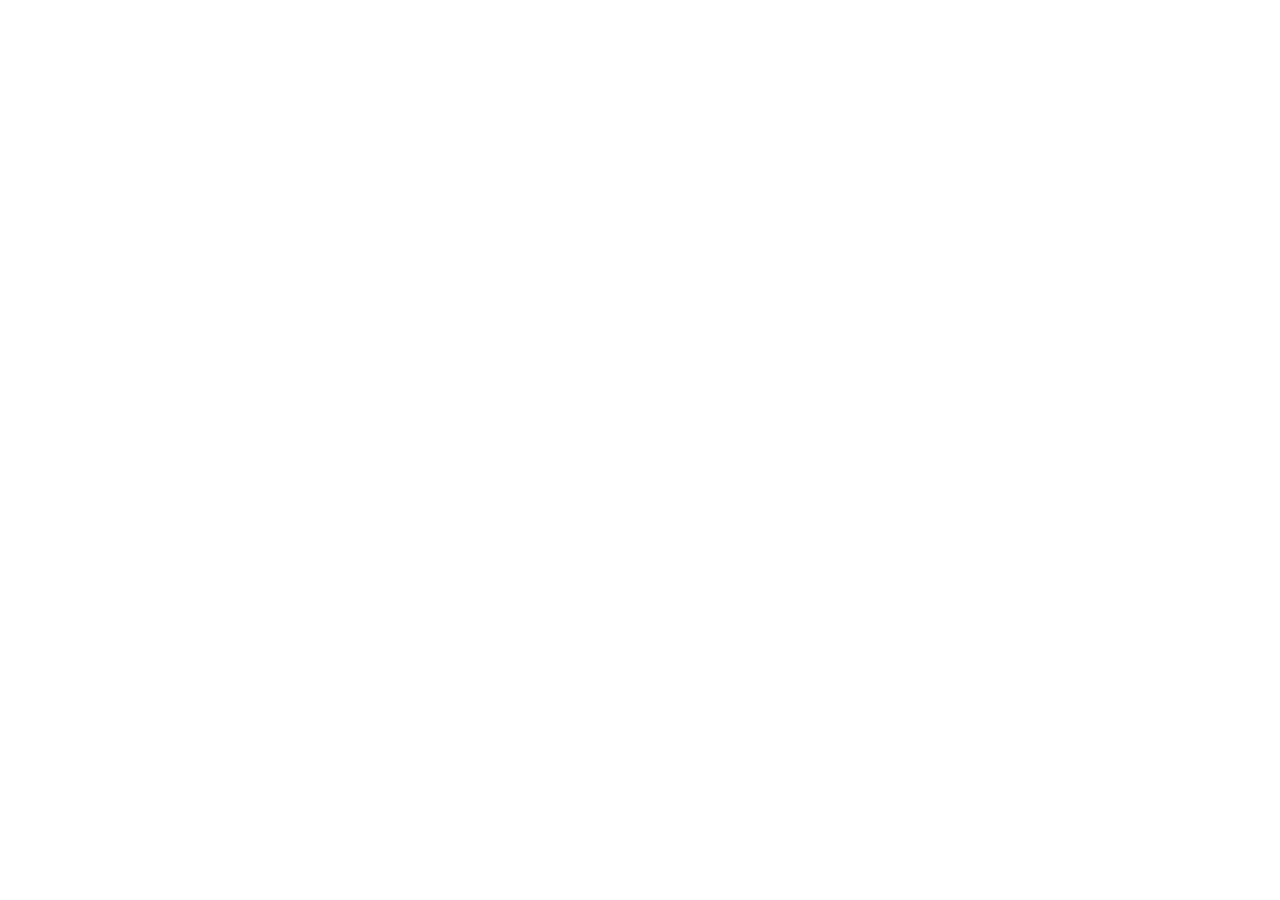
==== index.html @ 1dfe5463 "Changes" ====
<!DOCTYPE html>
<html lang="pt-BR">
  <head>
    <meta charset="UTF-8" />
    <meta name="viewport" content="width=device-width, initial-scale=1.0" />
    <title>Bio em Casa - Med em Casa 2026 | Domine Biologia no Nível que Medicina Exige</title>
    <meta name="description" content="Método Bio em Casa do Prof. Vitor Hugo Rocha. Um curso claro, estruturado e testado para quem quer resultados altos em Medicina, ENEM e vestibulares em geral." />
    <meta name="keywords" content="biologia, medicina, enem, vestibular, curso online, bio em casa, med em casa, prof vitor hugo" />
    
    <!-- Open Graph -->
    <meta property="og:title" content="Bio em Casa - Med em Casa 2026 | Domine Biologia" />
    <meta property="og:description" content="Um método claro, estruturado e testado para quem quer resultados altos em Medicina, ENEM e vestibulares em geral." />
    <meta property="og:type" content="website" />
    <meta property="og:image" content="https://lovable.dev/opengraph-image-p98pqg.png" />
    
    <meta name="twitter:card" content="summary_large_image" />
    <meta name="twitter:site" content="@Lovable" />
    <meta name="twitter:image" content="https://lovable.dev/opengraph-image-p98pqg.png" />
    
    <!-- Favicon -->
    <link rel="icon" type="image/png" href="/favicon.png" />
    
    <!-- Preconnect for fonts -->
    <link rel="preconnect" href="https://fonts.googleapis.com" />
    <link rel="preconnect" href="https://fonts.gstatic.com" crossorigin />
  </head>
  <body>
    <div id="root"></div>
    <script type="module" src="/src/main.tsx"></script>
  </body>
</html>
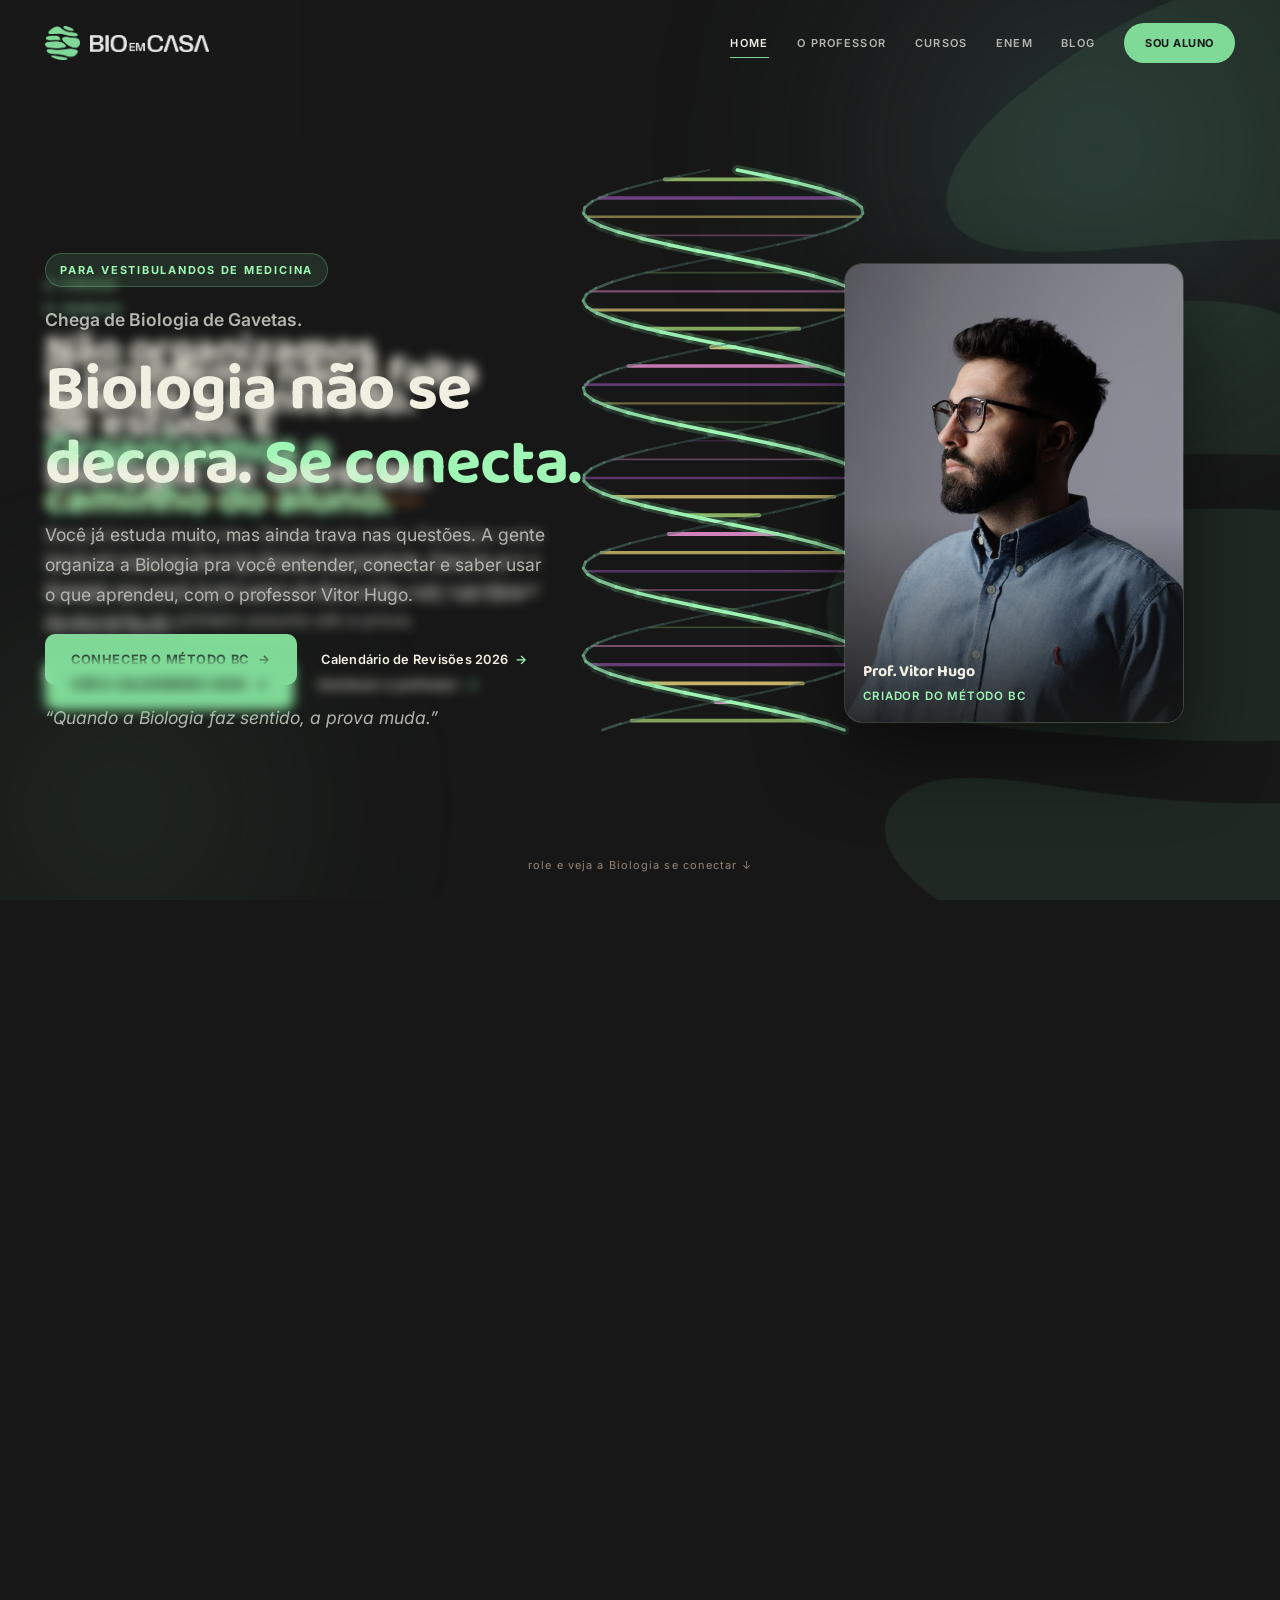
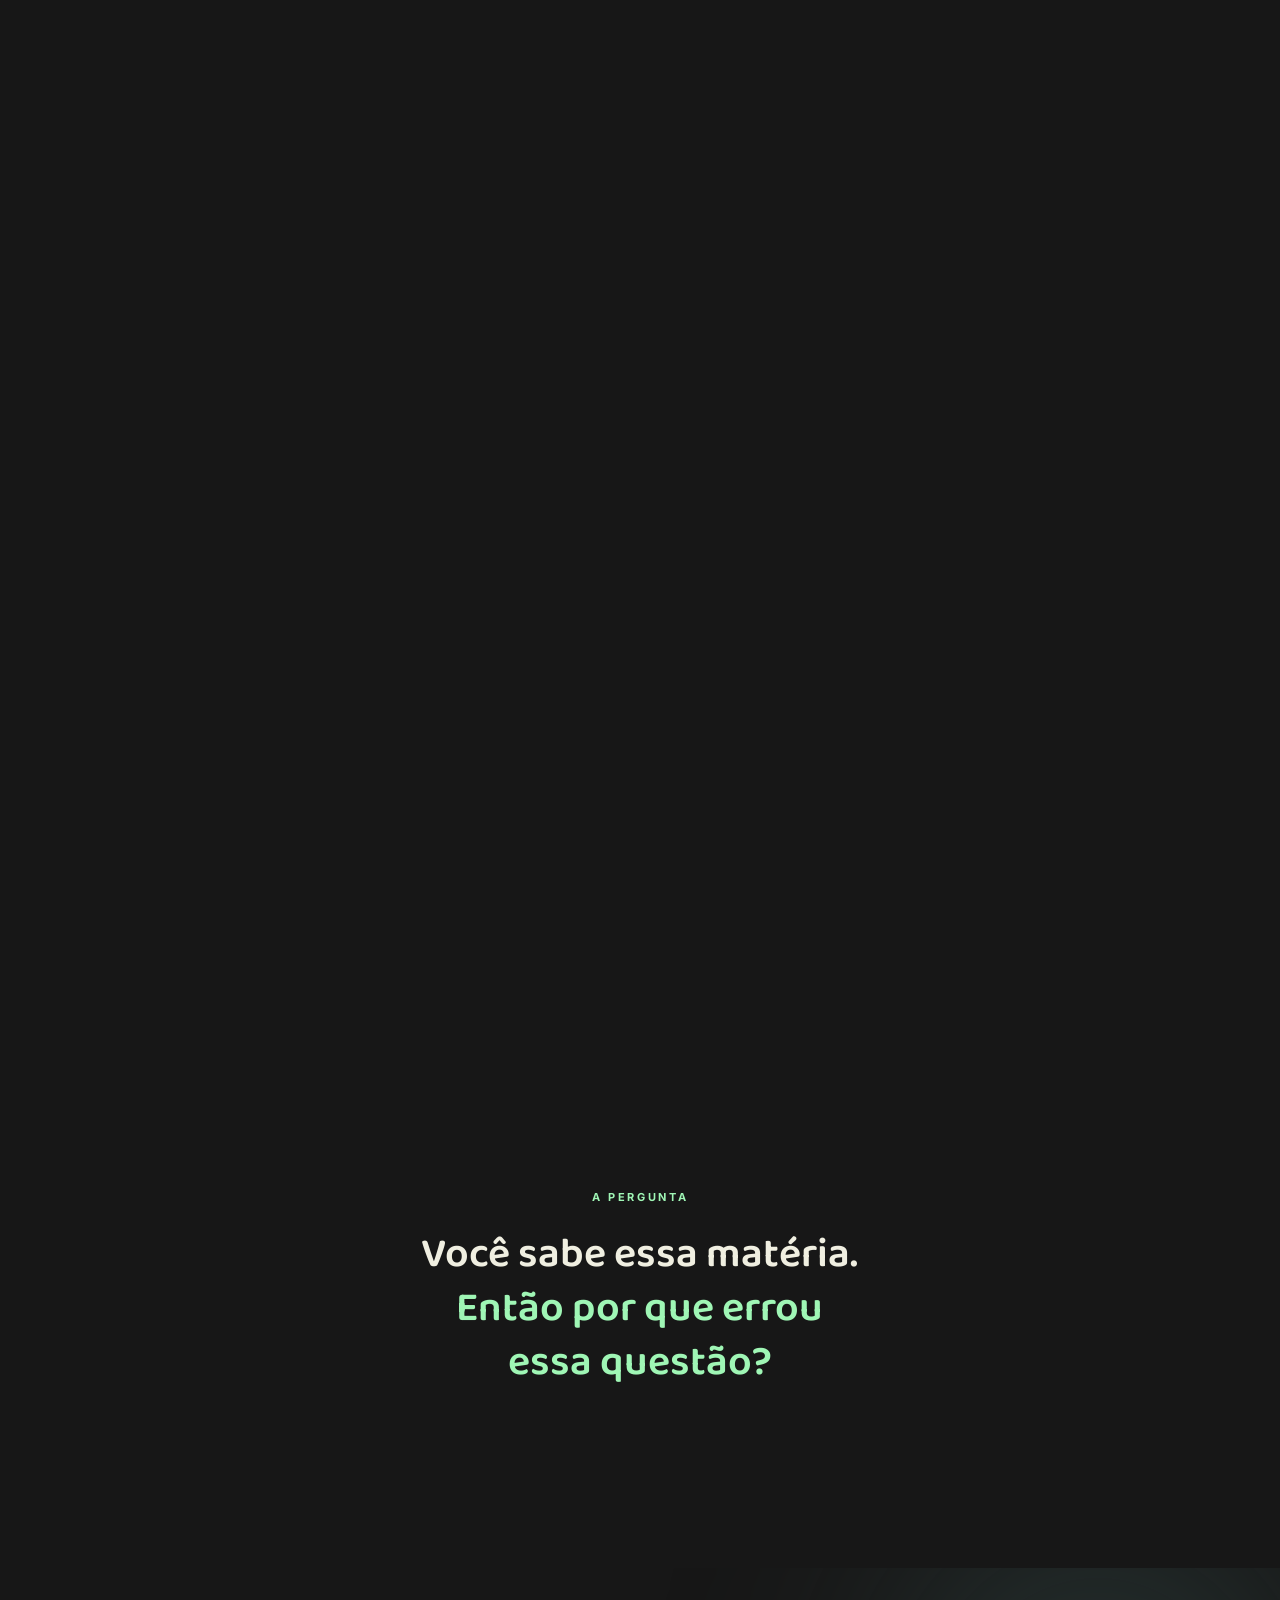
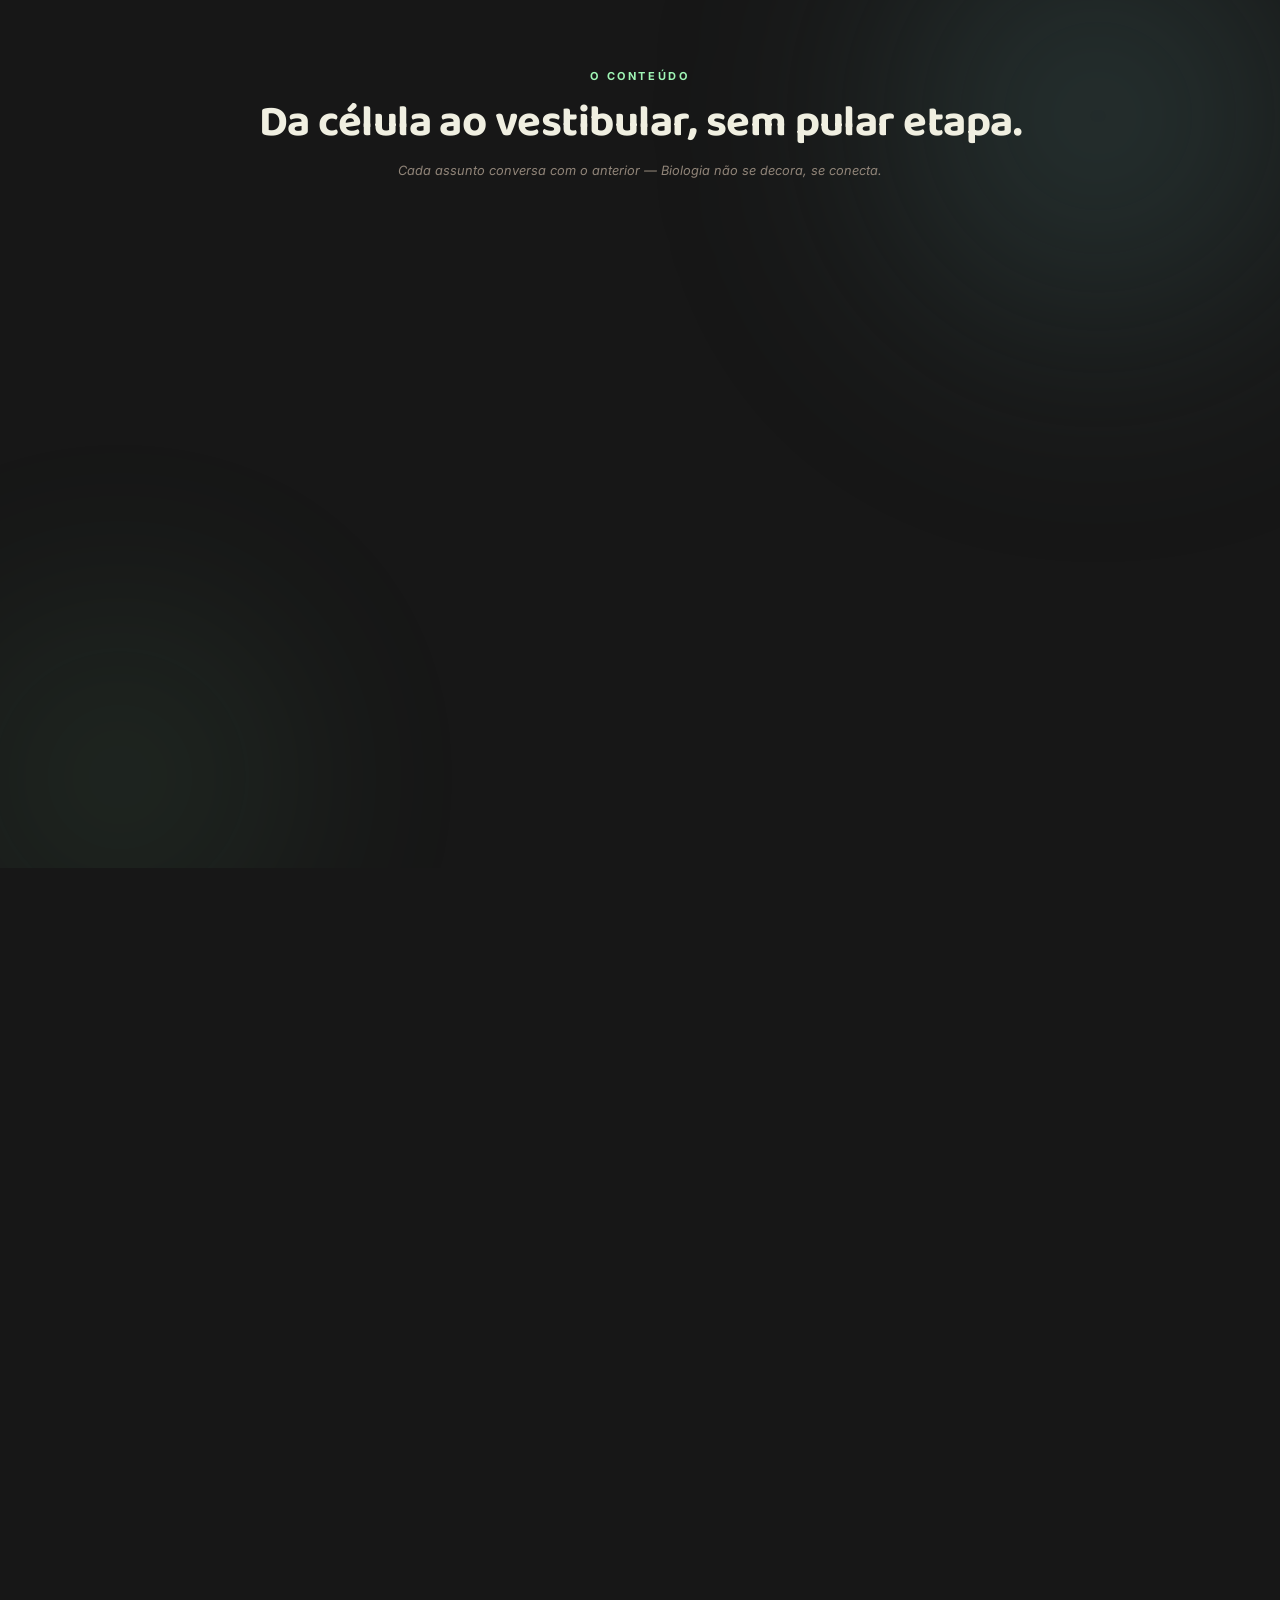
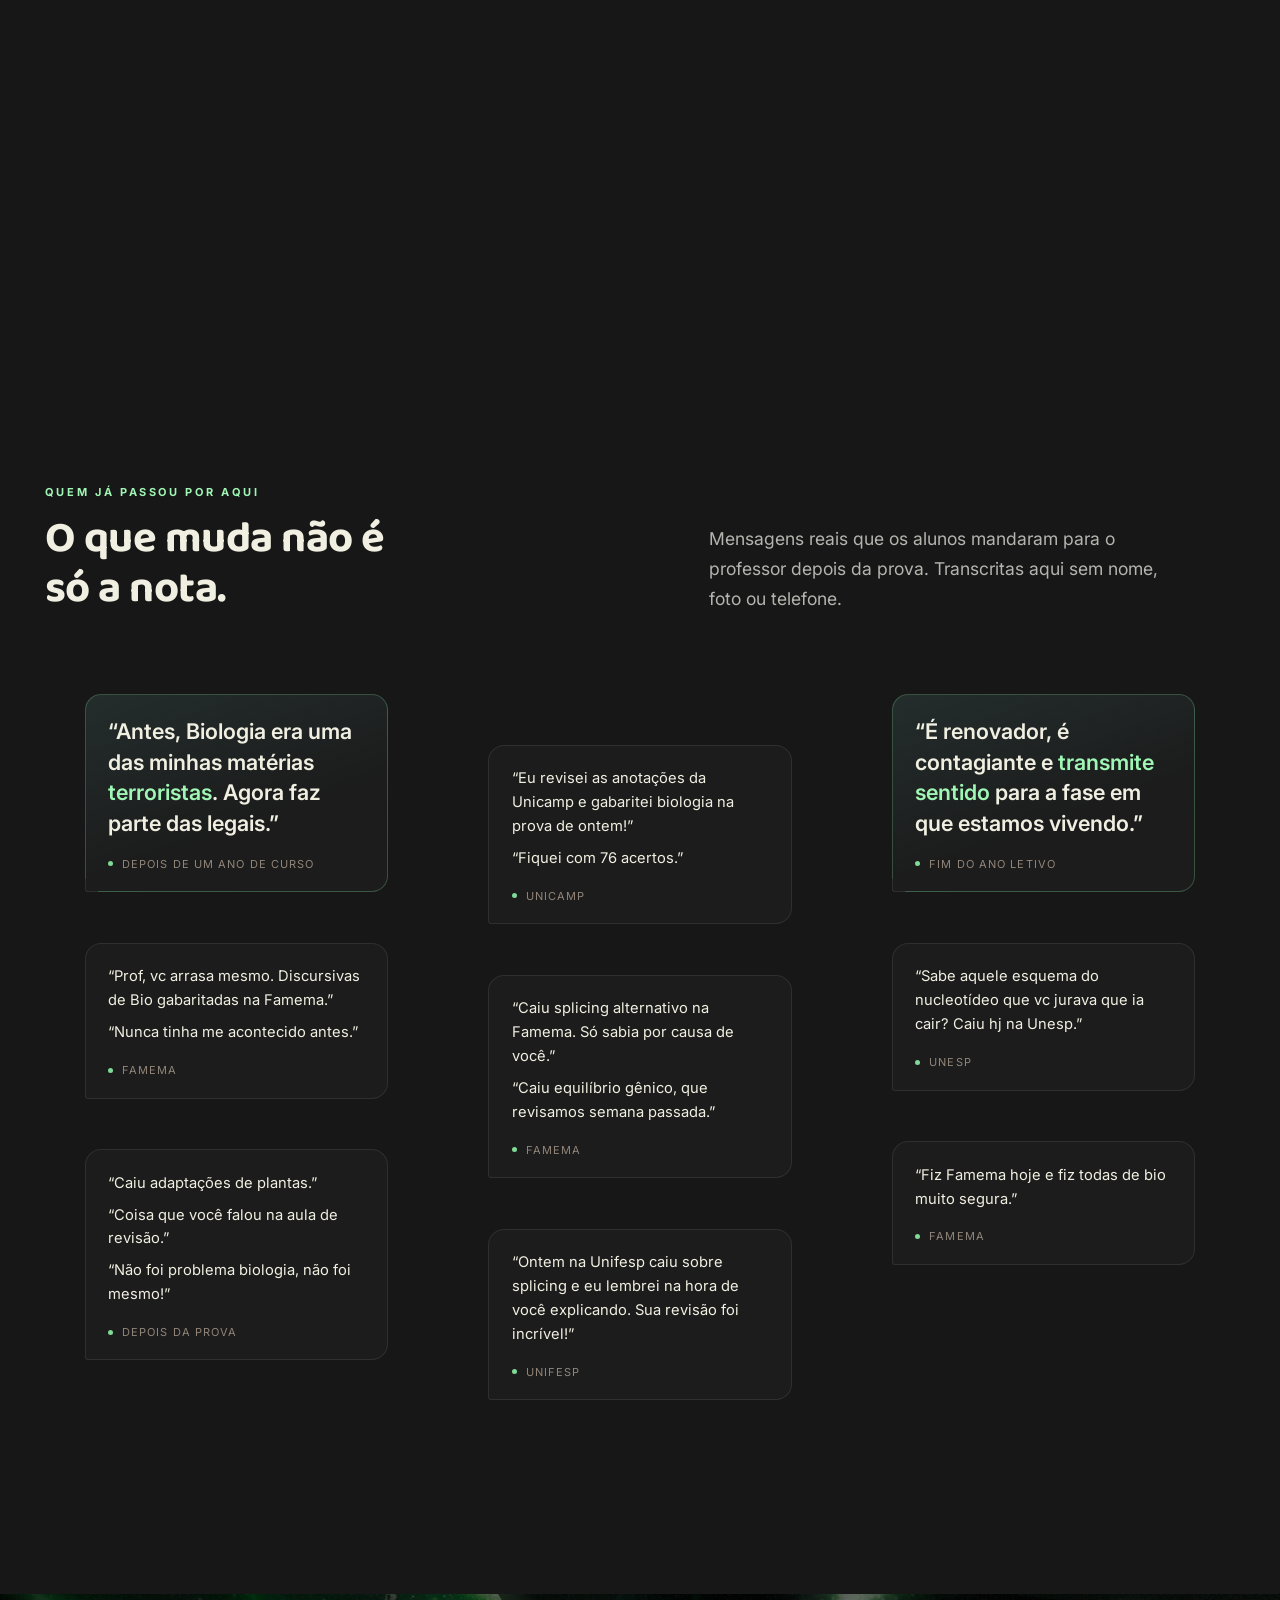
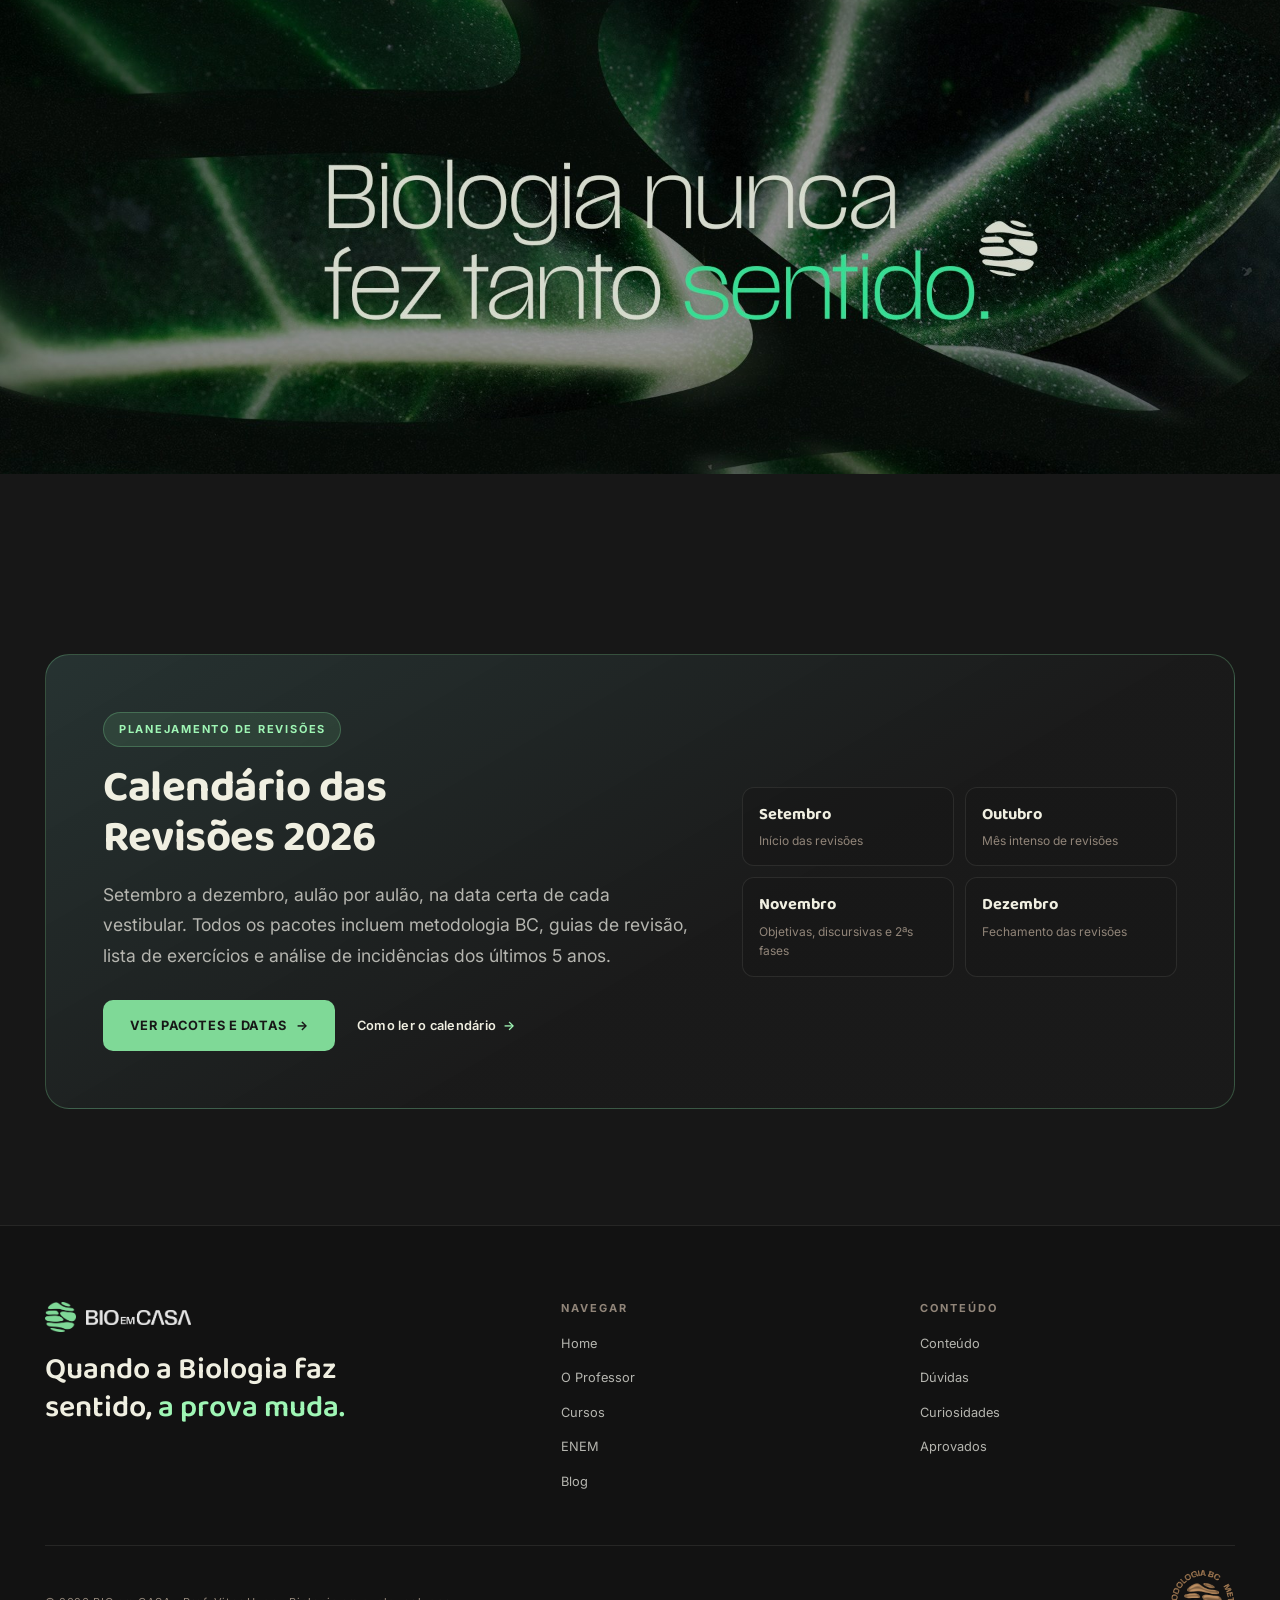
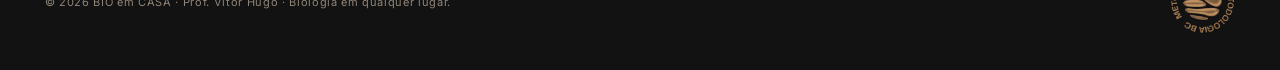
==== commit 21944da5: "Site BIO em CASA — versão inicial estática Home, O Professor, Cursos, ENEM e Blog. HTML/CSS/JS puro," ====
--- a/index.html
+++ b/index.html
@@ -1,31 +1,314 @@
-<!DOCTYPE html>
+<!doctype html>
 <html lang="pt-BR">
-  <head>
-    <meta charset="UTF-8" />
-    <meta name="viewport" content="width=device-width, initial-scale=1.0" />
-    <title>Bio em Casa - Med em Casa 2026 | Domine Biologia no Nível que Medicina Exige</title>
-    <meta name="description" content="Método Bio em Casa do Prof. Vitor Hugo Rocha. Um curso claro, estruturado e testado para quem quer resultados altos em Medicina, ENEM e vestibulares em geral." />
-    <meta name="keywords" content="biologia, medicina, enem, vestibular, curso online, bio em casa, med em casa, prof vitor hugo" />
-    
-    <!-- Open Graph -->
-    <meta property="og:title" content="Bio em Casa - Med em Casa 2026 | Domine Biologia" />
-    <meta property="og:description" content="Um método claro, estruturado e testado para quem quer resultados altos em Medicina, ENEM e vestibulares em geral." />
-    <meta property="og:type" content="website" />
-    <meta property="og:image" content="https://lovable.dev/opengraph-image-p98pqg.png" />
-    
-    <meta name="twitter:card" content="summary_large_image" />
-    <meta name="twitter:site" content="@Lovable" />
-    <meta name="twitter:image" content="https://lovable.dev/opengraph-image-p98pqg.png" />
-    
-    <!-- Favicon -->
-    <link rel="icon" type="image/png" href="/favicon.png" />
-    
-    <!-- Preconnect for fonts -->
-    <link rel="preconnect" href="https://fonts.googleapis.com" />
-    <link rel="preconnect" href="https://fonts.gstatic.com" crossorigin />
-  </head>
-  <body>
-    <div id="root"></div>
-    <script type="module" src="/src/main.tsx"></script>
-  </body>
+<head>
+<meta charset="utf-8">
+<meta name="viewport" content="width=device-width, initial-scale=1">
+<title>BIO em CASA — Biologia não se decora. Se conecta.</title>
+<meta name="description" content="Mentoria de Biologia para vestibulandos de Medicina, com o professor Vitor Hugo. Organizamos a Biologia para você entender, conectar e saber usar o que aprendeu.">
+<link rel="icon" href="favicon.png" type="image/png">
+<meta name="theme-color" content="#171717">
+
+<link rel="preconnect" href="https://fonts.googleapis.com">
+<link rel="preconnect" href="https://fonts.gstatic.com" crossorigin>
+<link rel="stylesheet" href="https://fonts.googleapis.com/css2?family=Baloo+2:wght@500;600;700;800&family=Inter:wght@400;500;600;700&display=swap">
+<link rel="preload" as="image" href="assets/img/professor/hero-vitor.jpg">
+<script>document.documentElement.classList.add('js')</script>
+<link rel="stylesheet" href="assets/css/site.css?v=20260915b">
+<link rel="stylesheet" href="assets/css/home.css?v=20260915c">
+</head>
+<body>
+
+<div class="progresso" aria-hidden="true"></div>
+
+<svg class="grain" aria-hidden="true" xmlns="http://www.w3.org/2000/svg">
+  <filter id="grao"><feTurbulence type="fractalNoise" baseFrequency="0.85" numOctaves="2" stitchTiles="stitch"/></filter>
+  <rect width="100%" height="100%" filter="url(#grao)"/>
+</svg>
+
+<!-- ======================================================= HEADER ======= -->
+<header class="topo" data-stuck="0">
+  <a class="marca" href="index.html" aria-label="BIO em CASA — início">
+    <img class="marca__icone" src="assets/img/marca/icone.png" alt="" width="312" height="300">
+    <img class="marca__wordmark" src="assets/img/marca/wordmark.png" alt="" width="1053" height="150">
+  </a>
+
+  <nav class="nav" aria-label="Principal">
+    <a class="nav__link" href="index.html" aria-current="page"><span data-txt="Home">Home</span></a>
+    <a class="nav__link" href="professor.html"><span data-txt="O Professor">O Professor</span></a>
+    <a class="nav__link" href="cursos.html"><span data-txt="Cursos">Cursos</span></a>
+    <a class="nav__link" href="enem.html"><span data-txt="ENEM">ENEM</span></a>
+    <a class="nav__link" href="blog.html"><span data-txt="Blog">Blog</span></a>
+    <a class="btn btn--pill" href="https://eveclass.com/pt" target="_blank" rel="noopener">Sou aluno</a>
+  </nav>
+
+  <button class="menu-btn" type="button" aria-label="Abrir menu" aria-expanded="false" aria-controls="gaveta">
+    <i></i><i></i>
+  </button>
+</header>
+
+<div class="gaveta" id="gaveta">
+  <a href="index.html"     style="--i:0">Home</a>
+  <a href="professor.html" style="--i:1">O Professor</a>
+  <a href="cursos.html"    style="--i:2">Cursos</a>
+  <a href="enem.html"      style="--i:3">ENEM</a>
+  <a href="blog.html"      style="--i:4">Blog</a>
+  <a href="https://eveclass.com/pt" target="_blank" rel="noopener"              style="--i:5">Sou aluno</a>
+</div>
+
+<main>
+
+<!-- ============================================ 01 · HERO / MOMENTO FOCAL -->
+<section class="hero-wrap" id="hero">
+  <div class="hero-palco">
+
+    <div class="ambient" aria-hidden="true"><span class="a1"></span><span class="a2"></span></div>
+
+    <!-- motivo orgânico: metade esquerda do MARK real (não aproximação
+         desenhada) — cortado em resolução nativa a partir do arquivo
+         original do logo (959×921px antes do corte), sangrando pela borda
+         direita, atrás da foto do professor. Aprovado pelo Caio depois de
+         um teste comparativo (opções A–D); esta é a opção B. -->
+    <img class="motivo" src="assets/img/marca/mark-metade.png" alt=""
+         width="479" height="921" aria-hidden="true">
+
+    <!-- A HÉLICE: nunca trocar por imagem — sempre redesenhada (helice.js) -->
+    <canvas id="helice" aria-hidden="true"></canvas>
+
+    <div class="hero-grade env">
+
+      <div class="hero-texto">
+
+        <!-- beat 01 -->
+        <div class="beat" data-ativo>
+          <span class="pilula">Para vestibulandos de Medicina</span>
+          <p class="beat__kicker">Chega de Biologia de Gavetas.</p>
+          <h1>Biologia não se decora. <b>Se conecta.</b></h1>
+          <p>Você já estuda muito, mas ainda trava nas questões. A gente organiza a Biologia
+             pra você entender, conectar e saber usar o que aprendeu, com o professor Vitor Hugo.</p>
+          <div class="beat__acoes">
+            <a class="btn btn--solido" href="cursos.html">Conhecer o Método BC <span class="seta" aria-hidden="true">→</span></a>
+            <a class="link-seta" href="cursos.html#calendario">Calendário de Revisões 2026 <i aria-hidden="true">→</i></a>
+          </div>
+          <p class="beat__aspas">“Quando a Biologia faz sentido, a prova muda.”</p>
+        </div>
+
+        <!-- beat 02 -->
+        <div class="beat">
+          <span class="olho">O inimigo</span>
+          <h2>O problema não é falta de estudo. É <span class="gaveta-termo">Biologia de Gavetas</span>.</h2>
+          <p>Bioquímica numa gaveta. Genética em outra. Fisiologia numa terceira. Cada assunto
+             guardado separado do outro. E a questão da prova, que cobra os três de uma vez,
+             não abre nenhuma delas.</p>
+          <div class="beat__acoes">
+            <a class="link-seta" href="#trilha">Ver a trilha de estudos <i aria-hidden="true">↓</i></a>
+          </div>
+        </div>
+
+        <!-- beat 03 -->
+        <div class="beat">
+          <span class="olho">A virada</span>
+          <h2>Não organizamos apenas o conteúdo. <b>Organizamos o caminho do aluno.</b></h2>
+          <p>Você não precisa de mais Biologia acumulada. Precisa que a Biologia que você já tem
+             pare de ficar solta, com o professor do seu lado, do primeiro assunto até a prova.</p>
+          <div class="beat__acoes">
+            <a class="btn btn--solido" href="cursos.html">Ver o Calendário 2026 <span class="seta" aria-hidden="true">→</span></a>
+            <a class="link-seta" href="professor.html">Conhecer o professor <i aria-hidden="true">→</i></a>
+          </div>
+        </div>
+
+      </div>
+
+      <div class="hero-obj">
+        <figure class="hero-foto">
+          <img src="assets/img/professor/hero-vitor.jpg" alt="O professor Vitor Hugo, de perfil, em estúdio"
+               width="900" height="1350" fetchpriority="high">
+          <figcaption>
+            <strong>Prof. Vitor Hugo</strong>
+            <span>Criador do Método BC</span>
+          </figcaption>
+        </figure>
+      </div>
+
+    </div>
+
+    <p class="hero-rolar">role e veja a Biologia se conectar <i aria-hidden="true">↓</i></p>
+  </div>
+</section>
+
+<!-- ==================================================== 02 · RESPIRO ===== -->
+<section class="respiro env">
+  <div>
+    <span class="olho" data-revelar>A pergunta</span>
+    <p data-revelar style="--atraso:120ms">Você sabe essa matéria.<br><b>Então por que errou essa questão?</b></p>
+  </div>
+</section>
+
+<!-- ======================================== 03 · TRILHA DE ESTUDOS ======= -->
+<section class="trilha-wrap" id="trilha" aria-labelledby="trilha-tit">
+  <div class="trilha-palco">
+    <div class="ambient" aria-hidden="true"><span class="a1"></span><span class="a2"></span></div>
+
+    <div class="trilha-topo">
+      <span class="olho">O conteúdo</span>
+      <h2 id="trilha-tit">Da célula ao vestibular, sem pular etapa.</h2>
+      <span class="subtit">Cada assunto conversa com o anterior — Biologia não se decora, se conecta.</span>
+    </div>
+
+    <!-- peças montadas por trilha.js (motor scroll-scene-build) -->
+    <div class="pecas" id="pecas"></div>
+  </div>
+</section>
+
+<!-- ================================================ 04 · DEPOIMENTOS ===== -->
+<section class="sec provas env" aria-labelledby="provas-tit">
+  <div class="provas__topo">
+    <div>
+      <span class="olho" data-revelar>Quem já passou por aqui</span>
+      <h2 id="provas-tit" data-revelar style="--atraso:80ms">O que muda não é só a nota.</h2>
+    </div>
+    <p class="texto medida-curta" data-revelar style="--atraso:160ms">
+      Mensagens reais que os alunos mandaram para o professor depois da prova.
+      Transcritas aqui sem nome, foto ou telefone.
+    </p>
+  </div>
+
+  <div class="provas__grade">
+
+    <div class="provas__col">
+      <blockquote class="balao balao--destaque" data-revelar>
+        <p>“Antes, Biologia era uma das minhas matérias <em>terroristas</em>. Agora faz parte das legais.”</p>
+        <footer class="balao__pe">Depois de um ano de curso</footer>
+      </blockquote>
+
+      <blockquote class="balao" data-revelar style="--atraso:120ms">
+        <p>“Prof, vc arrasa mesmo. Discursivas de Bio gabaritadas na Famema.”</p>
+        <p>“Nunca tinha me acontecido antes.”</p>
+        <footer class="balao__pe">FAMEMA</footer>
+      </blockquote>
+
+      <blockquote class="balao" data-revelar style="--atraso:200ms">
+        <p>“Caiu adaptações de plantas.”</p>
+        <p>“Coisa que você falou na aula de revisão.”</p>
+        <p>“Não foi problema biologia, não foi mesmo!”</p>
+        <footer class="balao__pe">Depois da prova</footer>
+      </blockquote>
+    </div>
+
+    <div class="provas__col">
+      <blockquote class="balao" data-revelar style="--atraso:60ms">
+        <p>“Eu revisei as anotações da Unicamp e gabaritei biologia na prova de ontem!”</p>
+        <p>“Fiquei com 76 acertos.”</p>
+        <footer class="balao__pe">UNICAMP</footer>
+      </blockquote>
+
+      <blockquote class="balao" data-revelar style="--atraso:140ms">
+        <p>“Caiu splicing alternativo na Famema. Só sabia por causa de você.”</p>
+        <p>“Caiu equilíbrio gênico, que revisamos semana passada.”</p>
+        <footer class="balao__pe">FAMEMA</footer>
+      </blockquote>
+
+      <blockquote class="balao" data-revelar style="--atraso:220ms">
+        <p>“Ontem na Unifesp caiu sobre splicing e eu lembrei na hora de você explicando. Sua revisão foi incrível!”</p>
+        <footer class="balao__pe">UNIFESP</footer>
+      </blockquote>
+    </div>
+
+    <div class="provas__col">
+      <blockquote class="balao balao--destaque" data-revelar style="--atraso:100ms">
+        <p>“É renovador, é contagiante e <em>transmite sentido</em> para a fase em que estamos vivendo.”</p>
+        <footer class="balao__pe">Fim do ano letivo</footer>
+      </blockquote>
+
+      <blockquote class="balao" data-revelar style="--atraso:180ms">
+        <p>“Sabe aquele esquema do nucleotídeo que vc jurava que ia cair? Caiu hj na Unesp.”</p>
+        <footer class="balao__pe">UNESP</footer>
+      </blockquote>
+
+      <blockquote class="balao" data-revelar style="--atraso:260ms">
+        <p>“Fiz Famema hoje e fiz todas de bio muito segura.”</p>
+        <footer class="balao__pe">FAMEMA</footer>
+      </blockquote>
+    </div>
+
+  </div>
+</section>
+
+<!-- ================================================ FRASE-IMAGEM ========= -->
+<figure class="mood-banda" data-revelar-img>
+  <img src="assets/img/home/mood-biologia.jpg" alt="Folhas em close, com a frase: Biologia nunca fez tanto sentido." width="1920" height="1080" loading="lazy">
+</figure>
+
+<!-- ================================================ 05 · CALENDÁRIO ====== -->
+<section class="sec chamada env" aria-labelledby="chamada-tit">
+  <div class="chamada__caixa" data-revelar>
+    <div>
+      <span class="pilula">Planejamento de revisões</span>
+      <h2 id="chamada-tit" style="margin-top:1.1rem">Calendário das Revisões 2026</h2>
+      <p class="texto medida">
+        Setembro a dezembro, aulão por aulão, na data certa de cada vestibular.
+        Todos os pacotes incluem metodologia BC, guias de revisão, lista de exercícios
+        e análise de incidências dos últimos 5 anos.
+      </p>
+      <div class="chamada__acoes">
+        <a class="btn btn--solido" href="cursos.html#pacotes">Ver pacotes e datas <span class="seta" aria-hidden="true">→</span></a>
+        <a class="link-seta" href="cursos.html#legenda">Como ler o calendário <i aria-hidden="true">→</i></a>
+      </div>
+    </div>
+
+    <div class="chamada__meses">
+      <div class="mes"><b>Setembro</b><span>Início das revisões</span></div>
+      <div class="mes"><b>Outubro</b><span>Mês intenso de revisões</span></div>
+      <div class="mes"><b>Novembro</b><span>Objetivas, discursivas e 2ªs fases</span></div>
+      <div class="mes"><b>Dezembro</b><span>Fechamento das revisões</span></div>
+    </div>
+  </div>
+</section>
+
+</main>
+
+<!-- ======================================================= RODAPÉ ======== -->
+<footer class="rodape">
+  <div class="env">
+    <div class="rodape__grade">
+      <div>
+        <a class="marca" href="index.html" aria-label="BIO em CASA — início">
+          <img class="marca__icone marca__icone--rodape" src="assets/img/marca/icone.png" alt="" width="312" height="300">
+          <img class="marca__wordmark marca__wordmark--rodape" src="assets/img/marca/wordmark.png" alt="" width="1053" height="150">
+        </a>
+        <p class="rodape__frase">Quando a Biologia faz sentido, <b>a prova muda.</b></p>
+      </div>
+
+      <nav aria-label="Navegação do rodapé">
+        <h4>Navegar</h4>
+        <ul>
+          <li><a href="index.html">Home</a></li>
+          <li><a href="professor.html">O Professor</a></li>
+          <li><a href="cursos.html">Cursos</a></li>
+          <li><a href="enem.html">ENEM</a></li>
+          <li><a href="blog.html">Blog</a></li>
+        </ul>
+      </nav>
+
+      <div>
+        <h4>Conteúdo</h4>
+        <ul>
+          <li><a href="blog.html#conteudo">Conteúdo</a></li>
+          <li><a href="blog.html#duvidas">Dúvidas</a></li>
+          <li><a href="blog.html#curiosidades">Curiosidades</a></li>
+          <li><a href="blog.html#aprovados">Aprovados</a></li>
+        </ul>
+      </div>
+    </div>
+
+    <div class="rodape__base">
+      <span>© <span id="ano">2026</span> BIO em CASA · Prof. Vitor Hugo · Biologia em qualquer lugar.</span>
+      <img class="rodape__selo" src="assets/img/marca/selo-bc.png" alt="Selo Metodologia BC" width="420" height="419" loading="lazy">
+    </div>
+  </div>
+</footer>
+
+<script src="assets/js/site.js?v=20260915b" defer></script>
+<script src="assets/js/helice.js?v=20260915b" defer></script>
+<script src="assets/js/trilha.js?v=20260915c" defer></script>
+</body>
 </html>
--- a/assets/css/site.css
+++ b/assets/css/site.css
@@ -0,0 +1,478 @@
+/* ==========================================================================
+   BIO em CASA — sistema base (tokens, shell, header, footer, componentes)
+   Design system aprovado: fundo #171717, verde de marca #7FD997,
+   display Baloo 2 + corpo Inter.
+   ========================================================================== */
+
+:root{
+  /* --- superfícies --- */
+  --bg:        #171717;
+  --bg-raise:  #1c1c1c;
+  --bg-sink:   #121212;
+
+  /* --- tinta --- */
+  --ink:       #F0EFE1;
+  --ink-2:     #B5B5AF;
+  /* A escala dimmed aprovada é #B5B5AF / #83786E / #675B53. Em texto pequeno,
+     #83786E dá 4.16:1 e #675B53 dá 2.73:1 sobre #171717 — ambos abaixo do
+     mínimo AA (4.5:1). A escala foi deslocada um degrau: --ink-3 abre
+     #83786E o mínimo necessário para passar (5.1:1) e os dois tons
+     aprovados seguem no sistema, agora reservados a texto grande e a
+     elementos decorativos. */
+  --ink-3:     #918579;
+  --ink-4:     #83786E;
+  --ink-5:     #675B53;
+
+  /* --- verde de marca --- */
+  --green:     #7FD997;
+  --mint:      #9FF6B5;
+  --petrol:    #3F5E5B;
+
+  /* --- linhas --- */
+  --line:      rgba(240,239,225,.09);
+  --line-2:    rgba(240,239,225,.16);
+  --green-soft:rgba(127,217,151,.12);
+  --green-line:rgba(127,217,151,.28);
+
+  /* --- legenda do Calendário (cores reais do carrossel, só aqui) --- */
+  --cal-obj:   #5AC9FC;   /* revisões objetivas  */
+  --cal-disc:  #FEE254;   /* revisões discursivas */
+  --cal-ambas: #69E892;   /* ambas                */
+  --cal-vest:  #FD8639;   /* datas de vestibular  */
+
+  /* --- tipografia --- */
+  --display: 'Baloo 2', 'Trebuchet MS', sans-serif;
+  --body:    'Inter', -apple-system, 'Segoe UI', sans-serif;
+
+  --t-hero:  clamp(2.35rem, 1.15rem + 3.6vw, 4.1rem);
+  --t-h2:    clamp(1.75rem, 1.05rem + 2.1vw, 2.85rem);
+  --t-h3:    clamp(1.15rem, .95rem + .7vw, 1.5rem);
+  --t-lead:  clamp(.95rem, .88rem + .28vw, 1.1rem);
+  --t-body:  .94rem;
+  --t-small: .8rem;
+  --t-label: .688rem;
+
+  /* --- ritmo --- */
+  --gut:     clamp(1.25rem, .4rem + 3vw, 3.5rem);
+  --max:     1280px;
+  --sec:     clamp(4rem, 2rem + 6.5vw, 7.5rem);
+
+  /* --- movimento --- */
+  --ease:    cubic-bezier(.16,1,.3,1);
+  --ease-io: cubic-bezier(.5,0,.2,1);
+  --nav-h:   86px;
+}
+
+*,*::before,*::after{ box-sizing:border-box; }
+
+/* `overflow-x: clip` — NUNCA `hidden`: hidden cria um contêiner de scroll
+   implícito no <body> e quebra silenciosamente todo `position:sticky`. */
+html{ overflow-x:clip; scroll-behavior:smooth; scroll-padding-top:calc(var(--nav-h) + 1.5rem); }
+body{
+  margin:0; overflow-x:clip;
+  background:var(--bg); color:var(--ink);
+  font-family:var(--body); font-size:var(--t-body); line-height:1.65;
+  -webkit-font-smoothing:antialiased; text-rendering:optimizeLegibility;
+}
+img,svg,canvas{ display:block; max-width:100%; }
+a{ color:inherit; text-decoration:none; }
+h1,h2,h3,h4{ font-family:var(--display); font-weight:700; line-height:1.14; margin:0; letter-spacing:-.012em; }
+p{ margin:0; }
+ul{ margin:0; padding:0; list-style:none; }
+button{ font:inherit; color:inherit; background:none; border:0; cursor:pointer; }
+::selection{ background:var(--green); color:var(--bg); }
+
+:focus-visible{
+  outline:2px solid var(--mint); outline-offset:3px; border-radius:4px;
+}
+
+/* ==========================================================================
+   Atmosfera — grão + glow ambiente que deriva sozinho
+   ========================================================================== */
+
+.grain{
+  position:fixed; inset:0; z-index:80; pointer-events:none;
+  opacity:.05; mix-blend-mode:overlay;
+}
+
+.ambient{ position:absolute; inset:0; overflow:hidden; pointer-events:none; z-index:0; }
+.ambient span{ position:absolute; border-radius:50%; will-change:transform; }
+.ambient .a1{
+  width:min(620px,58vw); aspect-ratio:1; top:-18%; right:-10%;
+  background:radial-gradient(circle,var(--petrol),transparent 70%);
+  filter:blur(100px); opacity:.5; animation:driftA 26s ease-in-out infinite;
+}
+.ambient .a2{
+  width:min(470px,46vw); aspect-ratio:1; bottom:-16%; left:-9%;
+  background:radial-gradient(circle,var(--green),transparent 70%);
+  filter:blur(110px); opacity:.15; animation:driftB 32s ease-in-out infinite;
+}
+@keyframes driftA{ 0%,100%{transform:translate(0,0) scale(1)} 50%{transform:translate(2.4vw,1.6vh) scale(1.08)} }
+@keyframes driftB{ 0%,100%{transform:translate(0,0) scale(1)} 50%{transform:translate(-2vw,-2.2vh) scale(1.05)} }
+
+/* motivo orgânico da marca — metade esquerda do MARK real (não aproximação
+   desenhada), ampliada e sangrando pela borda direita, atrás da foto do
+   professor. Opacidade baixa de propósito: é atmosfera que se funde com o
+   glow ambiente, não um segundo elemento disputando a hélice (o momento
+   focal do Hero). Só em desktop — some junto com a foto no breakpoint
+   mobile (ver home.css, onde .hero-obj também some). */
+.motivo{
+  position:absolute; z-index:0; pointer-events:none;
+  top:-4vh; right:-13vw; width:min(620px,52vw); height:auto;
+  opacity:.09;
+}
+
+/* ==========================================================================
+   Header
+   ========================================================================== */
+
+/* A barra encolhe no scroll SEM animar `height`: a altura da caixa é fixa e
+   quem encolhe é a faixa pintada (::before, via scaleY) enquanto o conteúdo
+   sobe por translate. Animar `height` aqui custava um quadro de ~66ms
+   exatamente no início do scroll — o pior momento possível. */
+.topo{
+  position:fixed; inset:0 0 auto; z-index:60; height:var(--nav-h);
+  display:flex; align-items:center; justify-content:space-between;
+  padding:0 var(--gut);
+  pointer-events:none;   /* a faixa transparente abaixo não bloqueia cliques */
+}
+.topo > *{ pointer-events:auto; }
+.topo::before{
+  content:""; position:absolute; inset:0; z-index:-1;
+  transform-origin:50% 0; opacity:0;
+  background:rgba(23,23,23,.82);
+  backdrop-filter:blur(14px) saturate(140%);
+  border-bottom:1px solid var(--line);
+  transition:transform .45s var(--ease), opacity .45s var(--ease);
+}
+.topo[data-stuck="1"]::before{ opacity:1; transform:scaleY(.767); }
+.topo > *{ transition:transform .45s var(--ease); }
+.topo[data-stuck="1"] > *{ transform:translateY(-10px); }
+
+/* Ícone + wordmark, dois arquivos (nunca reconstruído em fonte): "BIO EM
+   CASA" na arte usa Scale VF (tipografia real da identidade), que não está
+   disponível pra texto vivo no navegador (ver paleta-e-tipografia.md).
+   Baloo 2 é a substituta só onde o texto PRECISA ser vivo (títulos, corpo)
+   — no logo em si, sempre a imagem. O wordmark foi recomposto a partir das
+   duas linhas reais do lockup original ("BIO EM" + "CASA"), recortadas e
+   religadas lado a lado — mesmas letras, mesma fonte, só a DIAGRAMAÇÃO
+   muda de empilhada pra uma linha só, igual ao cabeçalho anterior. */
+.marca{ display:flex; align-items:center; gap:10px; }
+.marca__icone,.marca__wordmark{
+  width:auto; transform-origin:0 50%;
+  transition:transform .45s var(--ease);
+}
+.marca__icone{ height:34px; }
+.marca__wordmark{ height:17px; }
+.topo[data-stuck="1"] .marca__icone,
+.topo[data-stuck="1"] .marca__wordmark{ transform:scale(.82); }
+.marca__icone--rodape{ height:30px; }
+.marca__wordmark--rodape{ height:15px; }
+
+.nav{ display:flex; align-items:center; gap:clamp(1.1rem,2.2vw,2.25rem); }
+.nav__link{
+  position:relative; display:block; overflow:hidden;
+  font-size:var(--t-label); font-weight:600; letter-spacing:.12em;
+  text-transform:uppercase; color:var(--ink-2); padding:.35rem 0;
+}
+/* deslocamento de texto: o rótulo sobe e um duplicado entra por baixo */
+/* .22s, não .5s: esse efeito passa o texto por uma máscara (metade sobe,
+   metade entra por baixo) — em 500ms a meia-frase cortada fica visível por
+   tempo suficiente pra parecer quebrado; rápido, "pisca" como um flip de
+   painel de embarque e ninguém enxerga o corte. */
+.nav__link span{ display:block; transition:transform .22s var(--ease); }
+.nav__link span::after{
+  content:attr(data-txt); position:absolute; left:0; top:100%;
+  color:var(--ink); white-space:nowrap;
+}
+.nav__link:hover span,
+.nav__link:focus-visible span{ transform:translateY(-100%); }
+.nav__link[aria-current="page"]{ color:var(--ink); }
+.nav__link[aria-current="page"]::before{
+  content:""; position:absolute; left:0; bottom:0; width:100%; height:1px;
+  background:var(--green);
+}
+
+/* ==========================================================================
+   Botões
+   ========================================================================== */
+
+.btn{
+  --sweep:var(--mint);
+  position:relative; display:inline-flex; align-items:center; gap:.6rem;
+  padding:.92rem 1.65rem; border-radius:10px; overflow:hidden; isolation:isolate;
+  font-size:var(--t-small); font-weight:700; letter-spacing:.045em;
+  text-transform:uppercase; white-space:nowrap;
+  transition:transform .35s var(--ease), box-shadow .35s var(--ease);
+}
+.btn::before{
+  content:""; position:absolute; inset:0; z-index:-1;
+  background:var(--sweep); transform:translateX(-101%);
+  transition:transform .55s var(--ease);
+}
+.btn:hover::before,.btn:focus-visible::before{ transform:translateX(0); }
+.btn .seta{ transition:transform .45s var(--ease); }
+.btn:hover .seta{ transform:translateX(4px); }
+
+.btn--solido{ background:var(--green); color:var(--bg); }
+.btn--solido:hover{ box-shadow:0 12px 34px rgba(127,217,151,.22); transform:translateY(-2px); }
+
+.btn--pill{
+  background:var(--green); color:var(--bg); border-radius:100px;
+  padding:.7rem 1.35rem; font-size:var(--t-label);
+}
+.btn--pill:hover{ box-shadow:0 10px 26px rgba(127,217,151,.24); transform:translateY(-2px); }
+
+.btn--fantasma{
+  color:var(--ink); border:1px solid var(--line-2); --sweep:rgba(127,217,151,.1);
+}
+.btn--fantasma:hover{ border-color:var(--green-line); }
+
+/* link de texto com seta */
+.link-seta{
+  display:inline-flex; align-items:center; gap:.45rem;
+  font-size:var(--t-small); font-weight:600; letter-spacing:.02em; color:var(--ink);
+}
+.link-seta i{ font-style:normal; color:var(--mint); transition:transform .45s var(--ease); }
+.link-seta:hover i{ transform:translateX(5px); }
+.link-seta:hover{ color:var(--mint); }
+
+/* ==========================================================================
+   Estruturas de seção
+   ========================================================================== */
+
+.env{ width:min(100% - var(--gut)*2, var(--max)); margin-inline:auto; }
+.sec{ position:relative; padding-block:var(--sec); }
+/* seções encostadas não somam dois respiros — o intervalo entre elas é um só */
+.sec + .sec{ padding-top:0; }
+
+.olho{
+  display:block; font-size:var(--t-label); font-weight:700;
+  letter-spacing:.24em; text-transform:uppercase; color:var(--mint);
+  margin-bottom:.85rem;
+}
+.subtit{ color:var(--ink-3); font-style:italic; font-size:var(--t-small); }
+.texto{ color:var(--ink-2); font-size:var(--t-lead); line-height:1.72; }
+.medida{ max-width:56ch; }
+.medida-curta{ max-width:44ch; }
+
+.regua{ height:1px; background:var(--line); border:0; margin:0; }
+
+/* pílula de rótulo */
+.pilula{
+  display:inline-flex; align-items:center; gap:.5rem; width:fit-content;
+  padding:.45rem .9rem; border-radius:100px;
+  background:var(--green-soft); border:1px solid var(--green-line);
+  font-size:var(--t-label); font-weight:700; letter-spacing:.16em;
+  text-transform:uppercase; color:var(--mint);
+}
+
+/* barra de progresso da página */
+.progresso{
+  position:fixed; top:0; left:0; height:2px; width:0%; z-index:70;
+  background:linear-gradient(90deg,var(--petrol),var(--green),var(--mint));
+  transform-origin:0 50%;
+}
+
+/* ==========================================================================
+   Revelação de apoio — movimento SECUNDÁRIO (nunca o momento principal)
+   ========================================================================== */
+
+.js [data-revelar]{
+  opacity:0; transform:translateY(18px);
+  transition:opacity .85s var(--ease), transform .85s var(--ease);
+  transition-delay:var(--atraso,0ms);
+}
+[data-revelar].visivel{ opacity:1; transform:none; }
+
+/* imagens entram com blur + translateY (padrão do estúdio, nunca só opacidade) */
+.js [data-revelar-img]{
+  opacity:0; transform:translateY(26px) scale(1.02); filter:blur(14px);
+  transition:opacity 1s var(--ease), transform 1.1s var(--ease), filter 1.1s var(--ease);
+  transition-delay:var(--atraso,0ms);
+}
+[data-revelar-img].visivel{ opacity:1; transform:none; filter:blur(0); }
+
+/* ==========================================================================
+   Moldura de imagem — a "janela" da marca
+   ========================================================================== */
+
+.moldura{
+  position:relative; overflow:hidden; border-radius:18px;
+  box-shadow:0 0 0 1px var(--line), 0 26px 64px rgba(0,0,0,.5);
+  background:var(--bg-sink);
+}
+.moldura img{ width:100%; height:100%; object-fit:cover; transition:transform 1.1s var(--ease); }
+.moldura::after{
+  content:""; position:absolute; inset:0;
+  background:linear-gradient(180deg,transparent 52%,rgba(23,23,23,.85) 100%);
+}
+.moldura--viva:hover img{ transform:scale(1.05); }
+.moldura--viva{ transition:box-shadow .6s var(--ease); }
+.moldura--viva:hover{ box-shadow:0 0 0 1px var(--green-line), 0 32px 74px rgba(0,0,0,.55); }
+
+/* ==========================================================================
+   Rodapé
+   ========================================================================== */
+
+.rodape{
+  position:relative; border-top:1px solid var(--line);
+  padding:clamp(3rem,6vw,5rem) 0 2.25rem; background:var(--bg-sink);
+}
+.rodape__grade{
+  display:grid; gap:2.75rem;
+  grid-template-columns:minmax(0,1.5fr) repeat(2,minmax(0,1fr));
+}
+.rodape__frase{
+  font-family:var(--display); font-weight:600;
+  font-size:clamp(1.3rem,1rem + 1.2vw,1.9rem); line-height:1.25; color:var(--ink);
+  max-width:20ch; margin-top:1.15rem;
+}
+.rodape__frase b{ color:var(--mint); font-weight:600; }
+.rodape h4{
+  font-family:var(--body); font-size:var(--t-label); font-weight:700;
+  letter-spacing:.18em; text-transform:uppercase; color:var(--ink-3); margin-bottom:1rem;
+}
+.rodape li + li{ margin-top:.6rem; }
+.rodape li a{ color:var(--ink-2); font-size:var(--t-small); transition:color .3s var(--ease); }
+.rodape li a:hover{ color:var(--mint); }
+.rodape__base{
+  display:flex; flex-wrap:wrap; gap:1rem; justify-content:space-between;
+  align-items:center; margin-top:3.25rem; padding-top:1.5rem;
+  border-top:1px solid var(--line);
+  font-size:var(--t-label); letter-spacing:.06em; color:var(--ink-3);
+}
+.rodape__selo{ width:64px; height:auto; opacity:.85; }
+
+/* ==========================================================================
+   Menu mobile
+   ========================================================================== */
+
+.menu-btn{ display:none; width:40px; height:40px; position:relative; z-index:62; }
+.menu-btn i{
+  position:absolute; left:9px; width:22px; height:1.5px; background:var(--ink);
+  transition:transform .45s var(--ease), opacity .3s var(--ease);
+}
+.menu-btn i:nth-child(1){ top:15px; }
+.menu-btn i:nth-child(2){ top:23px; }
+[data-menu="aberto"] .menu-btn i:nth-child(1){ transform:translateY(4px) rotate(45deg); }
+[data-menu="aberto"] .menu-btn i:nth-child(2){ transform:translateY(-4px) rotate(-45deg); }
+
+.gaveta{
+  position:fixed; inset:0; z-index:59; display:none;
+  flex-direction:column; justify-content:center; gap:.4rem;
+  padding:0 var(--gut); background:var(--bg);
+}
+.gaveta::before{
+  content:""; position:absolute; inset:0;
+  background:radial-gradient(120% 80% at 80% 10%,rgba(63,94,91,.5),transparent 65%);
+  pointer-events:none;
+}
+.gaveta a{
+  position:relative; font-family:var(--display); font-weight:700;
+  font-size:clamp(1.9rem,10vw,2.9rem); color:var(--ink);
+  padding:.35rem 0; border-bottom:1px solid var(--line);
+  opacity:0; transform:translateY(22px);
+}
+[data-menu="aberto"] .gaveta{ display:flex; }
+[data-menu="aberto"] .gaveta a{
+  animation:entraMenu .6s var(--ease) forwards;
+  animation-delay:calc(var(--i) * 70ms + 60ms);
+}
+@keyframes entraMenu{ to{ opacity:1; transform:none; } }
+[data-menu="aberto"]{ overflow:hidden; }
+
+/* ==========================================================================
+   Responsivo
+   ========================================================================== */
+
+@media (max-width:900px){
+  :root{ --nav-h:68px; }
+  .nav{ display:none; }
+  .menu-btn{ display:block; }
+  .rodape__grade{ grid-template-columns:1fr 1fr; }
+  .rodape__grade > :first-child{ grid-column:1 / -1; }
+}
+@media (max-width:560px){
+  .rodape__grade{ grid-template-columns:1fr; }
+  .btn{ padding:.85rem 1.3rem; }
+}
+
+/* ==========================================================================
+   Movimento reduzido — conteúdo sempre visível, sem deslocamento grande
+   ========================================================================== */
+
+@media (prefers-reduced-motion:reduce){
+  html{ scroll-behavior:auto; }
+  *,*::before,*::after{
+    animation-duration:.001ms !important; animation-iteration-count:1 !important;
+    transition-duration:.001ms !important; scroll-behavior:auto !important;
+  }
+  [data-revelar],[data-revelar-img]{ opacity:1 !important; transform:none !important; filter:none !important; }
+  .ambient span{ animation:none; }
+  .gaveta a{ opacity:1; transform:none; }
+}
+
+/* título de seção padrão das páginas internas */
+.tit-secao{
+  font-size:var(--t-h2); max-width:18ch;
+  margin-bottom:clamp(2rem,4vw,3rem);
+}
+
+/* ==========================================================================
+   Alvos de toque
+   Links de texto (rodapé, links com seta, logo) ganham área de toque real.
+   A medida de ~44px vem do dedo, não do texto: vale para qualquer aparelho
+   sem ponteiro fino e também para telas estreitas, onde o dedo é a regra.
+   ========================================================================== */
+
+@media (hover:none), (max-width:760px){
+  .rodape li a{ display:inline-block; padding-block:.9rem; }
+  .rodape li + li{ margin-top:0; }
+  .link-seta{ padding-block:.72rem; }
+  .marca{ padding-block:.45rem; }
+  .cat{ padding-block:.25rem; }
+}
+
+/* ==========================================================================
+   Transição entre páginas (View Transitions, cross-document)
+
+   As quatro páginas dividem header e rodapé. Nomeando os dois, eles
+   PERMANECEM na troca em vez de piscar junto com o resto — o site passa a
+   parecer um objeto só, não quatro documentos. Progressive enhancement puro:
+   onde não há suporte, a navegação é a de sempre e nada se perde.
+   ========================================================================== */
+
+@view-transition{ navigation: auto; }
+
+.topo{ view-transition-name: topo; }
+.rodape{ view-transition-name: rodape; }
+
+::view-transition-old(root),
+::view-transition-new(root){
+  animation-duration:.3s;
+  animation-timing-function:var(--ease);
+}
+/* header e rodapé têm view-transition-name pra não "saltar" durante a troca
+   de página, mas PRECISAM manter o cross-fade padrão do navegador — nunca
+   `animation:none` nos dois ao mesmo tempo. O link ativo muda de estado
+   (cor + sublinhado) entre a página antiga e a nova (ex: "Cursos" normal
+   numa página, em negrito/sublinhado na outra); sem cross-fade, as duas
+   versões renderizam sobrepostas e cheias, e a diferença aparece como um
+   "fantasma" cortado no texto do link ativo. O crossfade padrão resolve
+   isso suavizando a diferença em vez de empilhar as duas por cima. */
+::view-transition-old(topo),::view-transition-new(topo),
+::view-transition-old(rodape),::view-transition-new(rodape){
+  animation-duration:.18s;
+  /* NÃO forçar mix-blend-mode:normal aqui — o padrão do navegador é
+     plus-lighter, feito justamente pra crossfade de texto não virar
+     "fantasma" duplicado enquanto as duas camadas ainda estão semi-
+     transparentes ao mesmo tempo. Foi isso, não a duração, que causava
+     o corte visível. */
+}
+
+@media (prefers-reduced-motion:reduce){
+  ::view-transition-group(*),
+  ::view-transition-old(*),
+  ::view-transition-new(*){ animation:none !important; }
+}
--- a/assets/css/home.css
+++ b/assets/css/home.css
@@ -0,0 +1,383 @@
+/* ==========================================================================
+   BIO em CASA — Home
+   Capítulo 01 · Hero (hélice redesenhada no scroll)
+   Capítulo 02 · Trilha de Estudos (motor scroll-scene-build)
+   ========================================================================== */
+
+/* ==========================================================================
+   01 · HERO — momento focal
+   Três beats de copy sobre um único objeto contínuo (a hélice), que nunca é
+   trocado por imagem: é sempre redesenhado no canvas.
+   ========================================================================== */
+
+.hero-wrap{ position:relative; height:290vh; }
+
+.hero-palco{
+  position:sticky; top:0; height:100vh; min-height:620px;
+  overflow:hidden; display:flex; align-items:center;
+}
+
+/* o canvas ocupa o palco inteiro: nos estados 2 e 3 a hélice precisa poder
+   crescer muito além da coluna da foto */
+#helice{ position:absolute; inset:0; width:100%; height:100%; z-index:1; }
+
+.hero-grade{
+  position:relative; z-index:3;
+  display:grid; grid-template-columns:minmax(0,1.02fr) minmax(0,1fr);
+  align-items:center; gap:var(--gut);
+  padding-top:var(--nav-h);
+}
+
+/* --- coluna de texto: os três beats ocupam o mesmo espaço --- */
+.hero-texto{ position:relative; }
+.beat{ display:flex; flex-direction:column; align-items:flex-start; gap:1.15rem; }
+.beat + .beat{ margin-top:3rem; }
+
+/* Com JS os três beats empilham na MESMA célula de grade (não em absolute):
+   a coluna passa a ter a altura do beat mais alto e o conteúdo fica centrado
+   de verdade. Sem JS eles continuam empilhados e todo o texto é legível. */
+.tem-js .hero-texto{ display:grid; }
+.tem-js .beat + .beat{ margin-top:0; }
+.tem-js .beat{
+  grid-area:1 / 1; align-self:center;
+  opacity:0; transform:translateY(26px); pointer-events:none;
+  transition:opacity .6s var(--ease), transform .7s var(--ease), filter .7s var(--ease);
+  filter:blur(6px);
+}
+.tem-js .beat[data-ativo]{ opacity:1; transform:none; filter:none; pointer-events:auto; }
+
+.beat__kicker{ font-size:var(--t-small); font-weight:600; color:var(--ink-3); }
+.beat h1{ font-size:var(--t-hero); max-width:15ch; }
+.beat h1 b{ color:var(--mint); font-weight:700; }
+.beat h2{ font-size:var(--t-h2); max-width:17ch; }
+.beat h2 b{ color:var(--mint); font-weight:700; }
+.beat p{ color:var(--ink-2); font-size:var(--t-lead); line-height:1.72; max-width:46ch; }
+.beat__acoes{ display:flex; flex-wrap:wrap; align-items:center; gap:1.5rem; margin-top:.35rem; }
+.beat__aspas{ font-style:italic; font-size:var(--t-small); color:var(--ink-3); }
+
+/* “Biologia de Gavetas” — o inimigo nomeado, tratado como termo técnico */
+.gaveta-termo{
+  display:inline-block; font-family:var(--display); font-weight:700;
+  color:var(--ink); border-bottom:2px solid var(--cal-vest);
+}
+
+/* --- coluna da foto --- */
+.hero-obj{ position:relative; display:flex; justify-content:center; align-items:center; }
+.hero-foto{
+  position:relative; margin:0; width:min(340px,76%); aspect-ratio:34/46;
+  margin-left:22%;
+  border-radius:18px; overflow:hidden;
+  border:1px solid var(--line-2);
+  box-shadow:0 30px 80px rgba(0,0,0,.5);
+  will-change:transform,opacity;
+}
+.hero-foto img{ width:100%; height:100%; object-fit:cover; }
+.hero-foto::after{
+  content:""; position:absolute; inset:0;
+  background:linear-gradient(180deg,transparent 55%,rgba(23,23,23,.88) 100%);
+}
+.hero-foto figcaption{
+  position:absolute; left:1.15rem; right:1.15rem; bottom:1rem; z-index:2;
+  display:flex; flex-direction:column; gap:.1rem;
+}
+.hero-foto strong{ font-family:var(--display); font-weight:700; font-size:1rem; }
+.hero-foto span{
+  font-size:.72rem; font-weight:600; letter-spacing:.07em;
+  text-transform:uppercase; color:var(--mint);
+}
+
+.hero-rolar{
+  position:absolute; left:0; right:0; bottom:1.6rem; z-index:4; text-align:center;
+  font-size:var(--t-label); letter-spacing:.1em; color:var(--ink-3);
+}
+.hero-rolar i{ display:inline-block; font-style:normal; animation:respira 2.6s ease-in-out infinite; }
+@keyframes respira{ 0%,100%{ transform:translateY(0); opacity:.6 } 50%{ transform:translateY(5px); opacity:1 } }
+
+/* ==========================================================================
+   02 · RESPIRO — uma pergunta, muito preto em volta
+   ========================================================================== */
+
+.respiro{
+  position:relative; min-height:62vh; display:grid; place-items:center;
+  text-align:center; padding-block:var(--sec);
+}
+.respiro p{
+  font-family:var(--display); font-weight:600;
+  font-size:clamp(1.45rem,1rem + 2.1vw,2.6rem); line-height:1.3;
+  max-width:18ch; color:var(--ink);
+}
+.respiro p b{ color:var(--mint); font-weight:600; }
+.respiro .olho{ margin-bottom:1.4rem; }
+
+/* ==========================================================================
+   03 · TRILHA DE ESTUDOS
+   Motor de scroll reaproveitado de mecanismos-testados/scroll-scene-build.
+   A lógica de scrub não muda; só o conteúdo e o acabamento das peças.
+   ========================================================================== */
+
+.trilha-wrap{ position:relative; height:400vh; }
+.trilha-palco{
+  position:sticky; top:0; height:100vh; min-height:640px;
+  overflow:hidden; display:flex; align-items:center; justify-content:center;
+}
+
+.trilha-topo{
+  position:absolute; top:11vh; left:50%; transform:translateX(-50%);
+  width:min(90vw,820px); text-align:center; z-index:5; pointer-events:none;
+}
+.trilha-topo h2{ font-size:var(--t-h2); }
+.trilha-topo .subtit{ display:block; margin-top:.7rem; }
+
+/* posicionado em absoluto (e não centrado pelo flex) para o palco ter uma
+   geometria previsível: o título ocupa o topo, as peças a faixa de baixo */
+.pecas{
+  position:absolute; top:34vh; left:50%; transform:translateX(-50%);
+  width:min(88vw,1220px); height:56vh; z-index:2;
+}
+
+.js .peca{ opacity:0; }
+
+/* o fio que liga as peças — a tese da marca desenhada: cada assunto
+   conversa com o anterior. Desenha-se conforme as peças aparecem. */
+.fio{ position:absolute; inset:0; width:100%; height:100%; overflow:visible; z-index:1; pointer-events:none; }
+.fio path{
+  fill:none; stroke:var(--green); stroke-width:1.4; stroke-linecap:round;
+  opacity:.52; stroke-dasharray:1; stroke-dashoffset:1;
+}
+
+.peca{
+  position:absolute; width:210px;
+  display:flex; flex-direction:column; gap:.8rem;
+  will-change:transform,opacity,filter;
+}
+.peca[data-size="feature"]{ width:280px; align-items:center; text-align:center; }
+
+.peca__art{
+  position:relative; width:118px; aspect-ratio:1; border-radius:16px; overflow:hidden;
+  box-shadow:0 0 0 1px var(--line), 0 20px 50px rgba(0,0,0,.45);
+  transition:box-shadow .6s var(--ease);
+}
+.peca[data-size="feature"] .peca__art{ width:166px; border-radius:20px; }
+.peca__art img{ width:100%; height:100%; object-fit:cover; transition:transform 1.1s var(--ease); }
+.peca__art::after{
+  content:""; position:absolute; inset:0;
+  background:linear-gradient(180deg,transparent 52%,rgba(23,23,23,.78) 100%);
+}
+.peca:hover .peca__art{ box-shadow:0 0 0 1px var(--green-line), 0 26px 60px rgba(0,0,0,.55); }
+.peca:hover .peca__art img{ transform:scale(1.06); }
+
+/* numeral fantasma dentro da moldura */
+.peca__n{
+  position:absolute; top:.2rem; left:.5rem; z-index:2;
+  font-family:var(--display); font-weight:700; font-size:1.6rem;
+  color:var(--ink); opacity:.35; line-height:1;
+  transition:opacity .6s var(--ease), transform .6s var(--ease);
+}
+.peca[data-size="feature"] .peca__n{ font-size:2.2rem; }
+.peca:hover .peca__n{ opacity:.6; transform:translateY(-2px); }
+
+.peca h3{ font-size:1.06rem; }
+.peca[data-size="feature"] h3{ font-size:1.28rem; }
+.peca p{ font-size:.78rem; line-height:1.55; color:var(--ink-2); max-width:27ch; }
+
+/* peça-selo: a metodologia aparece como selo e nome, nunca como explicação */
+.peca--selo .peca__art{
+  width:134px; display:grid; place-items:center; border-radius:50%;
+  background:radial-gradient(circle at 40% 32%,rgba(127,217,151,.14),transparent 70%);
+  box-shadow:0 0 46px rgba(127,217,151,.14);
+}
+.peca--selo .peca__art::after{ display:none; }
+.peca--selo .peca__art img{ width:100%; height:100%; object-fit:contain; }
+.peca--selo:hover .peca__art{ box-shadow:0 0 60px rgba(127,217,151,.26); }
+.peca--selo .peca__n{ display:none; }
+
+/* Composição em ARCO: os cinco assuntos sobem até a peça de destaque e
+   voltam a descer. Não é um espalhamento decorativo — é a forma da trilha,
+   e é ela que o fio percorre. O selo do Método BC fica FORA do arco, embaixo
+   do centro: ele está por trás de todos os capítulos, não é um deles. */
+.peca[data-pos="feature"]   { left:50%; top:0;    transform:translateX(-50%); }
+.peca[data-pos="left"]      { left:0;   top:52%; }
+.peca[data-pos="mid-left"]  { left:19%; top:31%; }
+.peca[data-pos="mid-right"] { right:19%; top:27%; align-items:flex-end; text-align:right; }
+.peca[data-pos="right"]     { right:0;  top:47%;  align-items:flex-end; text-align:right; }
+.peca[data-pos="mid-right"] .peca__n,
+.peca[data-pos="right"] .peca__n{ left:auto; right:.5rem; }
+.peca[data-pos="low-center"]{ left:50%; bottom:0; transform:translateX(-50%); align-items:center; text-align:center; width:190px; }
+
+/* ==========================================================================
+   04 · DEPOIMENTOS — mensagens reais, redesenhadas no sistema do site
+   (nunca o print inteiro: só o trecho, sem nome, foto ou telefone)
+   ========================================================================== */
+
+.provas{ position:relative; }
+.provas__topo{
+  display:grid; grid-template-columns:minmax(0,1fr) minmax(0,.85fr);
+  gap:var(--gut); align-items:end; margin-bottom:clamp(2.5rem,5vw,4rem);
+}
+.provas__topo h2{ font-size:var(--t-h2); max-width:15ch; }
+
+.provas__grade{
+  display:grid; grid-template-columns:repeat(3,minmax(0,1fr));
+  gap:clamp(1rem,1.6vw,1.5rem); align-items:start;
+}
+.provas__col{ display:flex; flex-direction:column; gap:clamp(1rem,1.6vw,1.5rem); }
+.provas__col:nth-child(2){ margin-top:clamp(1.5rem,4vw,3.5rem); }
+
+/* balão: a forma vem do WhatsApp de origem, o acabamento é do site */
+.balao{
+  position:relative; padding:1.35rem 1.4rem 1.15rem;
+  background:var(--bg-raise); border:1px solid var(--line);
+  border-radius:16px 16px 16px 4px;
+  transition:transform .5s var(--ease), border-color .5s var(--ease), box-shadow .5s var(--ease);
+}
+.balao::before{
+  content:""; position:absolute; left:-1px; bottom:-1px; width:14px; height:14px;
+  background:var(--bg-raise);
+  border-left:1px solid var(--line); border-bottom:1px solid var(--line);
+  border-radius:0 0 0 3px;
+  clip-path:polygon(0 0,100% 100%,0 100%);
+  transition:border-color .5s var(--ease);
+}
+.balao:hover{
+  transform:translateY(-4px); border-color:var(--green-line);
+  box-shadow:0 18px 44px rgba(0,0,0,.4);
+}
+.balao:hover::before{ border-color:var(--green-line); }
+.balao p{ font-size:.92rem; line-height:1.62; color:var(--ink); }
+.balao p + p{ margin-top:.5rem; }
+.balao__pe{
+  display:flex; align-items:center; gap:.55rem; margin-top:1rem;
+  font-size:var(--t-label); letter-spacing:.1em; text-transform:uppercase; color:var(--ink-3);
+}
+.balao__pe::before{
+  content:""; width:5px; height:5px; border-radius:50%; background:var(--green); flex:none;
+}
+
+/* o depoimento de transformação recebe peso de citação */
+.balao--destaque{
+  background:linear-gradient(160deg,rgba(63,94,91,.32),var(--bg-raise) 62%);
+  border-color:var(--green-line);
+}
+.balao--destaque p{
+  font-family:var(--body); font-weight:600;
+  font-size:clamp(1.05rem,.9rem + .6vw,1.35rem); line-height:1.42;
+}
+.balao--destaque em{ color:var(--mint); font-style:normal; }
+
+/* ==========================================================================
+   FRASE-IMAGEM — respiro fotográfico entre depoimentos e a chamada final
+   ========================================================================== */
+
+.mood-banda{ position:relative; overflow:hidden; margin:clamp(2rem,5vw,4rem) 0; }
+.mood-banda img{
+  width:100%; height:clamp(260px,40vw,480px); object-fit:cover; display:block;
+}
+
+/* ==========================================================================
+   05 · CALENDÁRIO 2026 — chamada para o produto
+   ========================================================================== */
+
+.chamada{ position:relative; overflow:hidden; }
+.chamada__caixa{
+  position:relative; z-index:2;
+  display:grid; grid-template-columns:minmax(0,1.15fr) minmax(0,.85fr);
+  gap:clamp(2rem,4vw,4rem); align-items:center;
+  padding:clamp(2rem,4.5vw,4rem);
+  background:linear-gradient(150deg,rgba(63,94,91,.4),rgba(28,28,28,.7) 58%);
+  border:1px solid var(--green-line); border-radius:24px;
+}
+.chamada h2{ font-size:var(--t-h2); max-width:16ch; margin-bottom:1rem; }
+.chamada__acoes{ display:flex; flex-wrap:wrap; gap:1.35rem; align-items:center; margin-top:1.85rem; }
+
+.chamada__meses{
+  display:grid; grid-template-columns:repeat(2,minmax(0,1fr)); gap:.65rem;
+}
+.mes{
+  padding:.9rem 1rem; border-radius:12px;
+  background:rgba(23,23,23,.5); border:1px solid var(--line);
+  transition:border-color .45s var(--ease), transform .45s var(--ease);
+}
+.mes:hover{ border-color:var(--green-line); transform:translateY(-3px); }
+.mes b{
+  display:block; font-family:var(--display); font-size:1.02rem;
+  font-weight:700; color:var(--ink);
+}
+.mes span{ display:block; font-size:.75rem; color:var(--ink-3); margin-top:.15rem; }
+
+/* ==========================================================================
+   Responsivo
+   ========================================================================== */
+
+@media (max-width:1000px){
+  .hero-grade{ grid-template-columns:1fr; gap:2.5rem; }
+  .hero-obj{ order:-1; }
+  .hero-foto{ margin-left:0; width:min(230px,52vw); }
+  .beat h1{ max-width:none; }
+  .provas__topo{ grid-template-columns:1fr; }
+  .provas__grade{ grid-template-columns:repeat(2,minmax(0,1fr)); }
+  .chamada__caixa{ grid-template-columns:1fr; }
+}
+
+@media (max-width:760px){
+  /* Hero no mobile: o pin continua — o que muda é a COMPOSIÇÃO.
+     A hélice ocupa a metade de cima da tela e os três beats trocam embaixo
+     dela; a foto do professor sai do hero (ela reaparece adiante e na página
+     O Professor) para não disputar espaço vertical com a hélice. */
+  .hero-wrap{ height:250vh; }
+  .hero-palco{ height:100svh; min-height:0; }
+  .hero-grade{
+    grid-template-columns:1fr; grid-template-rows:1fr;
+    gap:0; padding-top:44vh; height:100%; align-items:center;
+  }
+  .hero-obj{ display:none; }
+  .motivo{ display:none; }  /* some junto com a foto: sem foto, sem sentido de "atrás dela" */
+  .hero-texto{ align-self:center; }
+  #helice{ z-index:1; }
+  .beat{ gap:.9rem; }
+  .beat p{ font-size:.9rem; }
+  .beat__acoes{ gap:1rem; }
+  .hero-rolar{ display:none; }
+
+  /* Trilha: sem pin, composição empilhada (mesmo fallback do mecanismo) */
+  .trilha-wrap{ height:auto; }
+  .trilha-palco{ position:relative; height:auto; min-height:0; display:block; padding:5rem 0 3rem; }
+  .trilha-topo{ position:relative; top:auto; left:auto; transform:none; width:auto; padding:0 var(--gut); margin-bottom:3rem; }
+  /* .pecas é `position:absolute` no desktop — sem este reset o palco do
+     capítulo fica sem altura e as peças saem do fluxo. */
+  .pecas{
+    position:relative; top:auto; left:auto; transform:none;
+    width:min(88vw,420px); height:auto; margin:0 auto;
+    display:flex; flex-direction:column; align-items:center; gap:2.75rem;
+  }
+  .peca,.peca[data-pos]{
+    position:relative !important; inset:auto !important; transform:none !important;
+    opacity:1 !important; filter:none !important;
+    width:100% !important; align-items:center !important; text-align:center !important;
+  }
+  .peca[data-pos] .peca__n{ left:.5rem; right:auto; }
+  .peca p{ max-width:32ch; }
+  .provas__grade{ grid-template-columns:1fr; }
+  .provas__col:nth-child(2){ margin-top:0; }
+  .chamada__meses{ grid-template-columns:1fr; }
+}
+
+@media (prefers-reduced-motion:reduce){
+  .hero-wrap,.trilha-wrap{ height:auto; }
+  /* sem pin o palco fica alto; a hélice é desenhada uma vez e precisa ficar
+     na faixa de cima, junto do primeiro bloco de texto e da foto */
+  #helice{ inset:0 0 auto; height:min(74vh,620px); }
+  .hero-palco,.trilha-palco{ position:relative; height:auto; min-height:0; display:block; padding-block:5rem; }
+  .tem-js .beat{ position:relative; inset:auto; opacity:1; transform:none; filter:none; pointer-events:auto; }
+  .tem-js .beat + .beat{ margin-top:2.5rem; }
+  .trilha-topo{ position:relative; top:auto; left:auto; transform:none; width:auto; margin:0 auto 3rem; }
+  .pecas{
+    position:relative; top:auto; left:auto; transform:none;
+    width:min(88vw,760px); height:auto; margin:0 auto;
+    display:flex; flex-wrap:wrap; justify-content:center; gap:2.5rem;
+  }
+  .peca,.peca[data-pos]{
+    position:relative !important; inset:auto !important; transform:none !important;
+    opacity:1 !important; filter:none !important; width:230px !important;
+  }
+  .hero-rolar{ display:none; }
+}
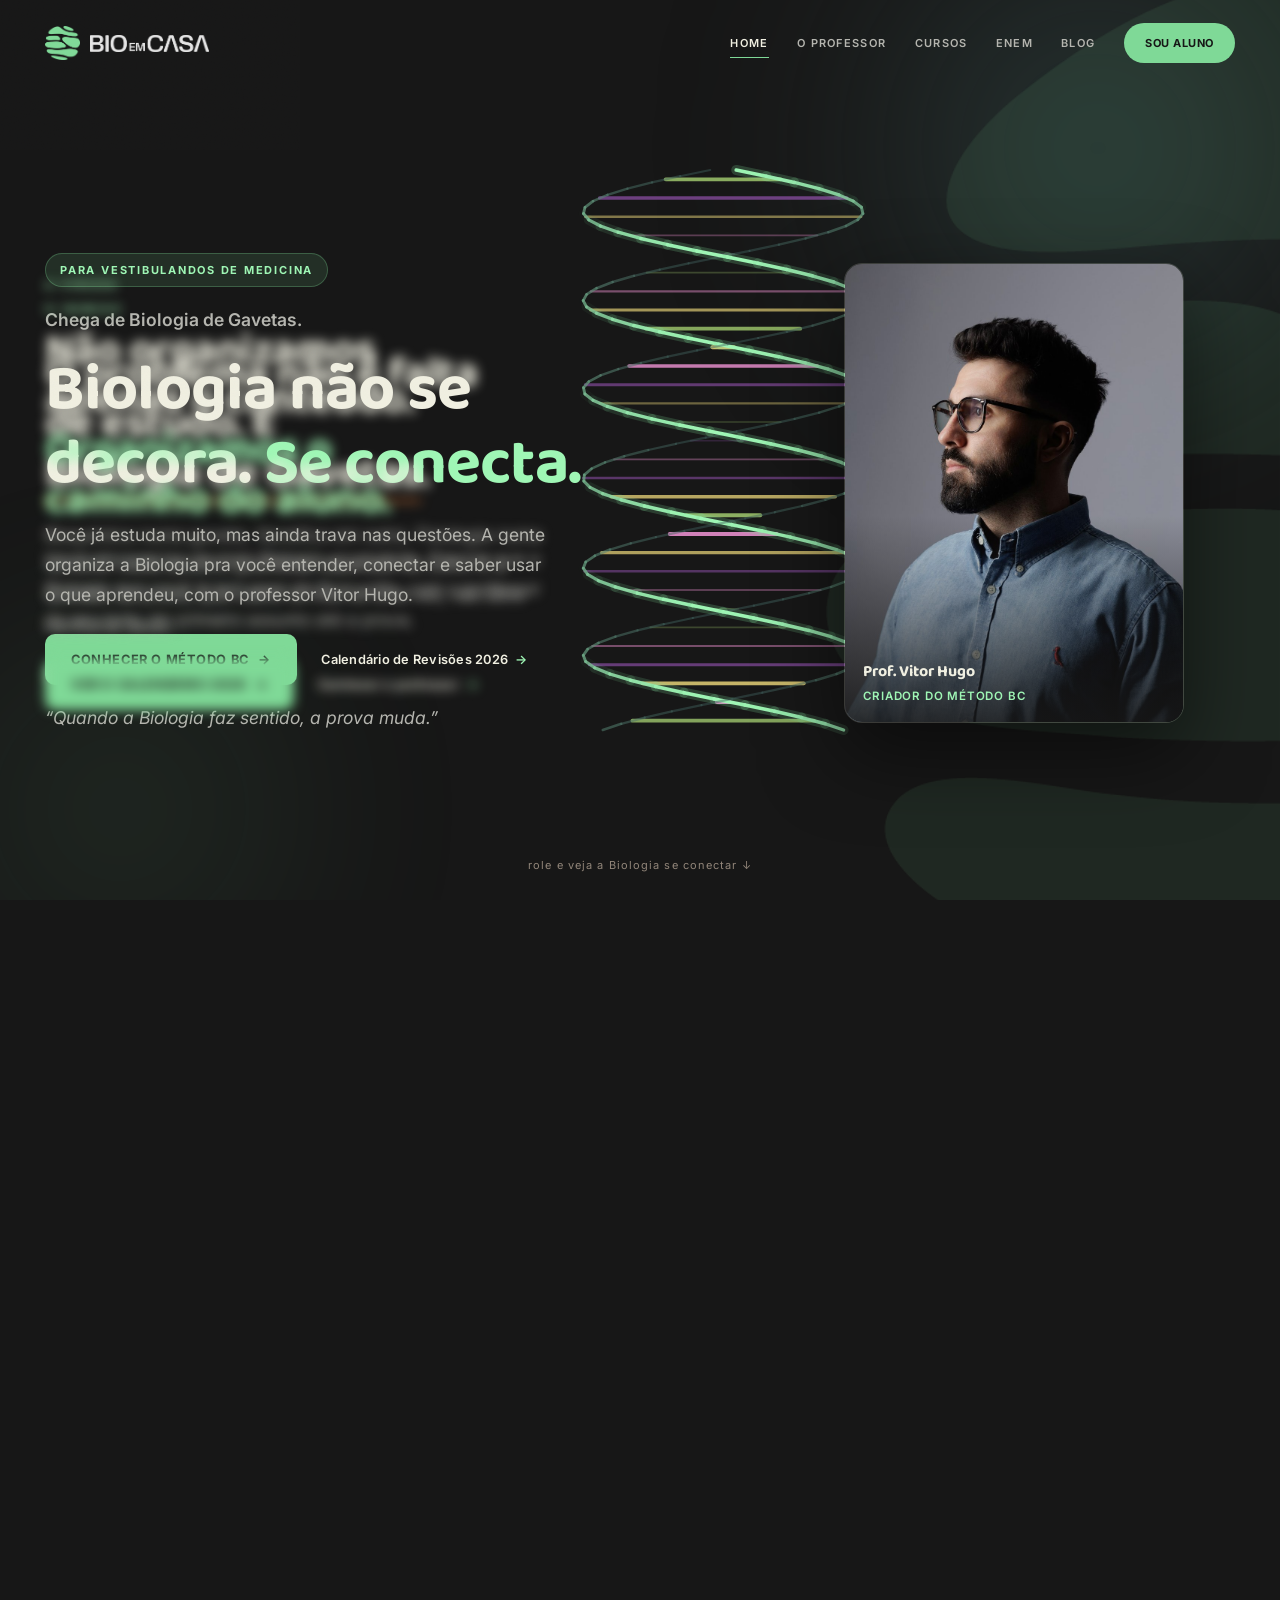
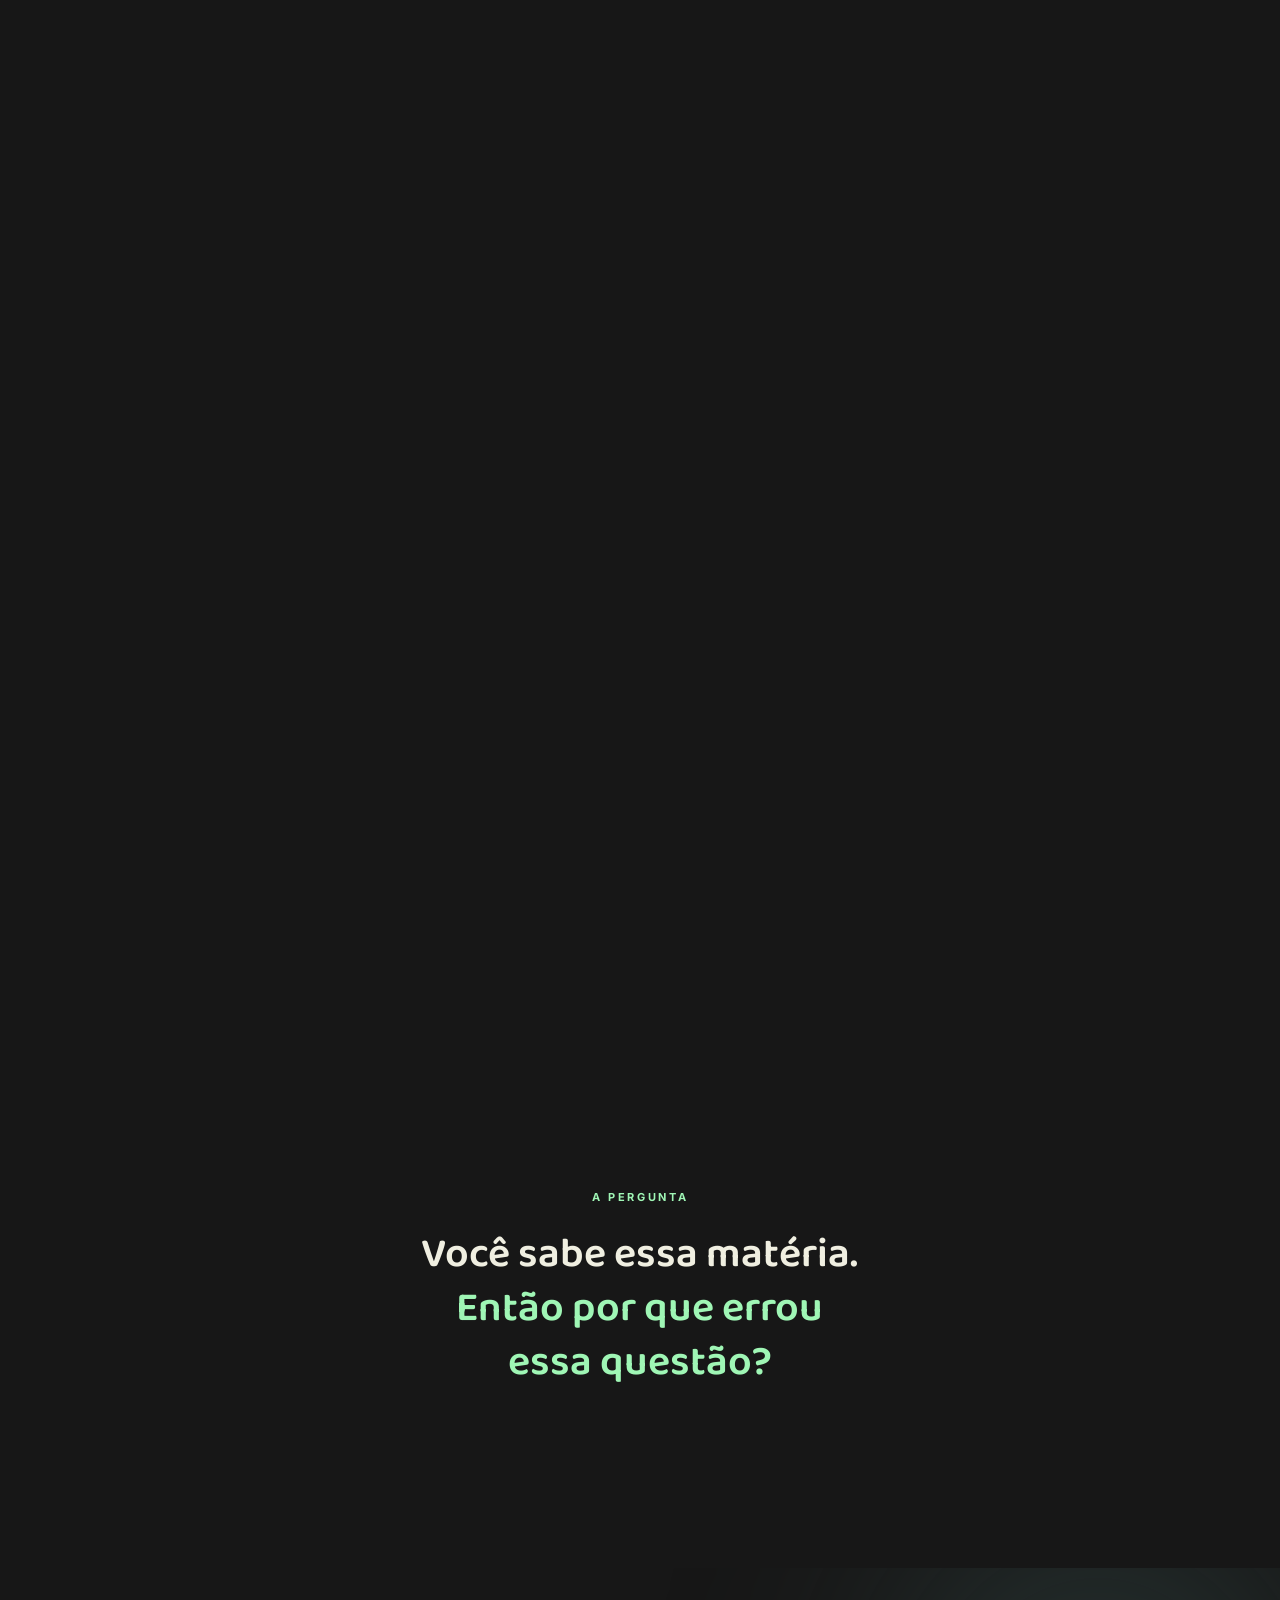
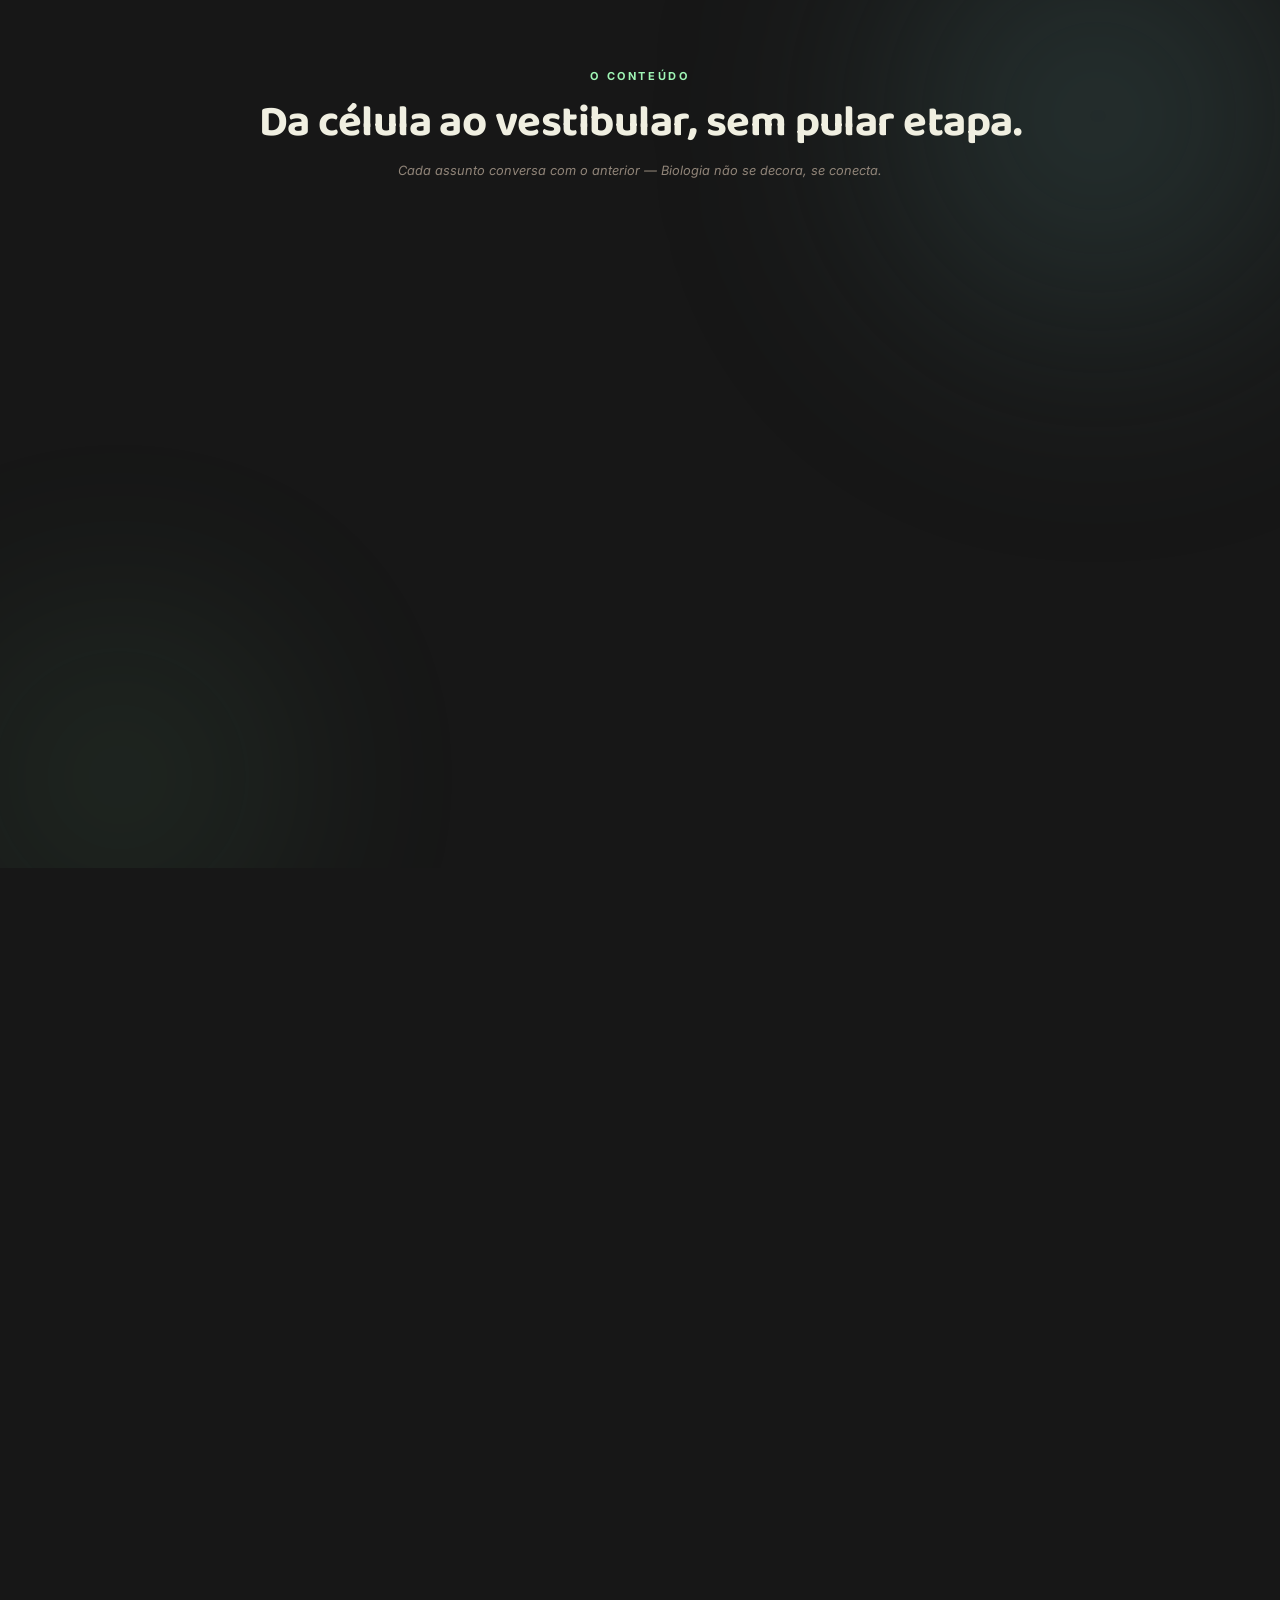
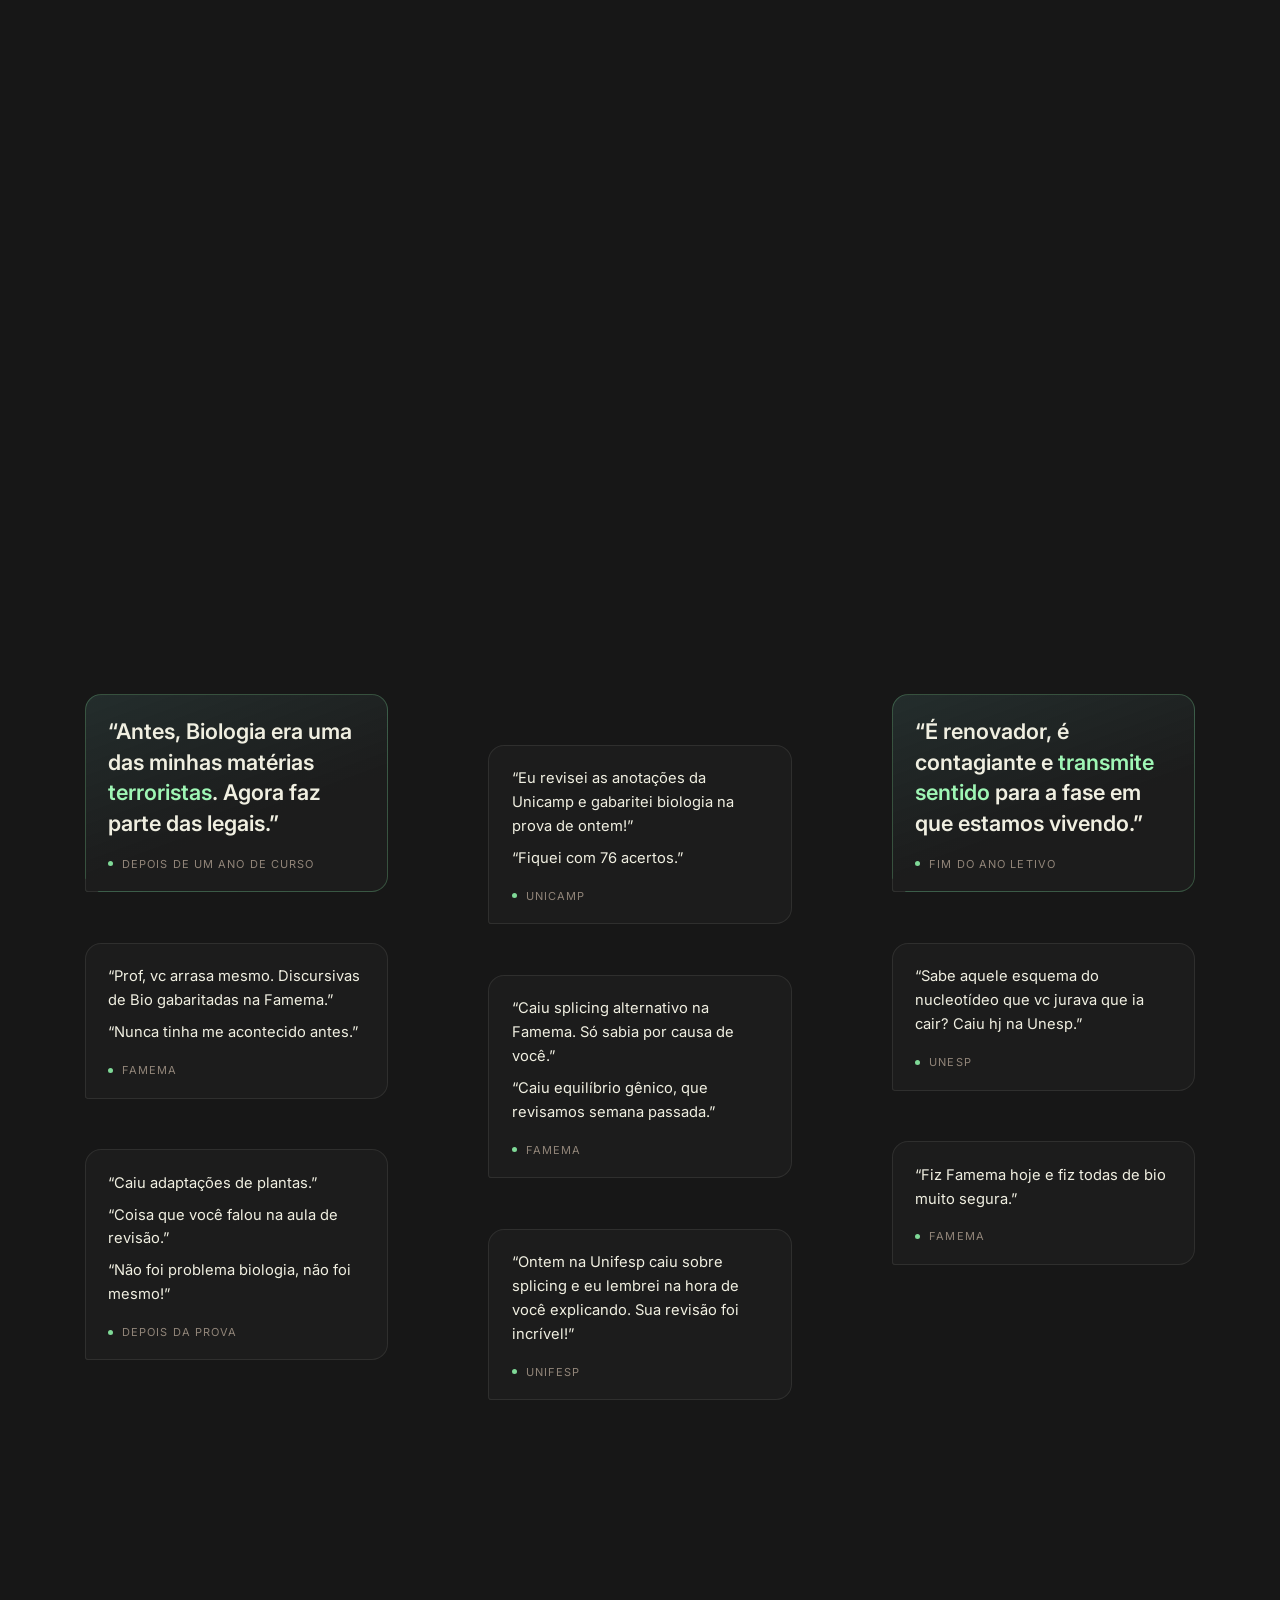
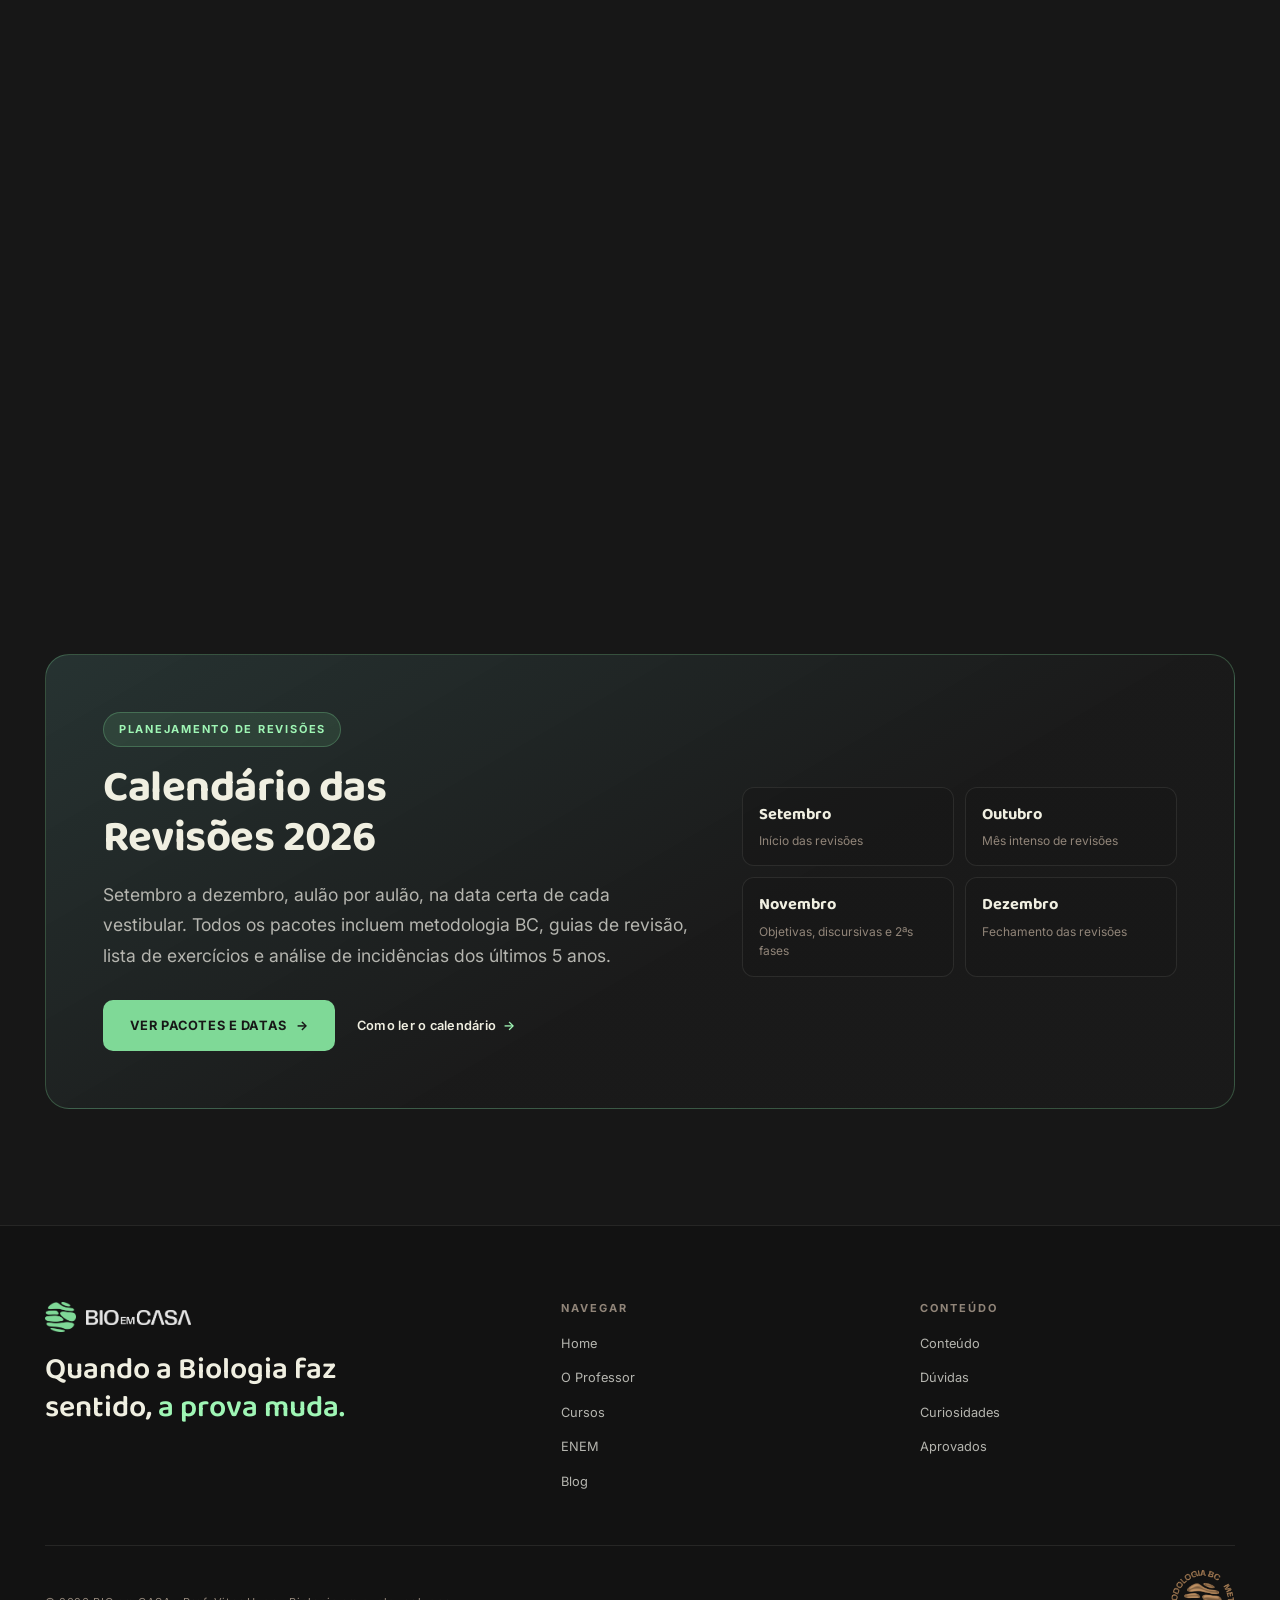
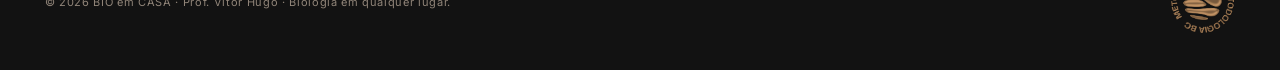
==== commit d4aec055: "Trilha de Estudos: conexão em anel no mobile No mobile, os 5 assuntos passam a se conectar visualmen" ====
--- a/index.html
+++ b/index.html
@@ -14,7 +14,7 @@
 <link rel="preload" as="image" href="assets/img/professor/hero-vitor.jpg">
 <script>document.documentElement.classList.add('js')</script>
 <link rel="stylesheet" href="assets/css/site.css?v=20260915b">
-<link rel="stylesheet" href="assets/css/home.css?v=20260915c">
+<link rel="stylesheet" href="assets/css/home.css?v=20260915f">
 </head>
 <body>
 
--- a/assets/css/home.css
+++ b/assets/css/home.css
@@ -338,24 +338,49 @@
   .beat__acoes{ gap:1rem; }
   .hero-rolar{ display:none; }
 
-  /* Trilha: sem pin, composição empilhada (mesmo fallback do mecanismo) */
+  /* Trilha no mobile: sem pin nem arco — os assuntos se conectam em ANEL,
+     com o selo Método BC no centro (ele está por trás de todos os
+     capítulos, não é um deles — igual na composição desktop, só que aqui
+     isso vira literalmente o centro do círculo). O .fio (SVG do arco
+     desktop) continua escondido pelo JS (semPin) e não é usado aqui: o
+     anel é só CSS, um ::before no .pecas. */
   .trilha-wrap{ height:auto; }
   .trilha-palco{ position:relative; height:auto; min-height:0; display:block; padding:5rem 0 3rem; }
-  .trilha-topo{ position:relative; top:auto; left:auto; transform:none; width:auto; padding:0 var(--gut); margin-bottom:3rem; }
+  .trilha-topo{ position:relative; top:auto; left:auto; transform:none; width:auto; padding:0 var(--gut); margin-bottom:2.5rem; }
   /* .pecas é `position:absolute` no desktop — sem este reset o palco do
      capítulo fica sem altura e as peças saem do fluxo. */
   .pecas{
     position:relative; top:auto; left:auto; transform:none;
-    width:min(88vw,420px); height:auto; margin:0 auto;
-    display:flex; flex-direction:column; align-items:center; gap:2.75rem;
+    width:min(84vw,340px); aspect-ratio:1; height:auto; margin:0 auto;
+    display:block;
+  }
+  .pecas::before{
+    content:""; position:absolute; inset:7%; border-radius:50%;
+    border:1.5px solid var(--green); opacity:.45; pointer-events:none;
   }
   .peca,.peca[data-pos]{
-    position:relative !important; inset:auto !important; transform:none !important;
+    position:absolute !important; right:auto !important; bottom:auto !important;
     opacity:1 !important; filter:none !important;
-    width:100% !important; align-items:center !important; text-align:center !important;
-  }
-  .peca[data-pos] .peca__n{ left:.5rem; right:auto; }
-  .peca p{ max-width:32ch; }
+    width:29% !important; align-items:center !important; text-align:center !important;
+    gap:.4rem;
+  }
+  /* ordem da trilha, agora ao redor do anel (sentido horário a partir do topo) */
+  .peca[data-pos="left"]      { left:50% !important; top:15% !important; transform:translate(-50%,-50%) !important; }
+  .peca[data-pos="mid-left"]  { left:83% !important; top:39% !important; transform:translate(-50%,-50%) !important; }
+  .peca[data-pos="feature"]   { left:70% !important; top:78% !important; transform:translate(-50%,-50%) !important; width:35% !important; }
+  .peca[data-pos="mid-right"] { left:30% !important; top:78% !important; transform:translate(-50%,-50%) !important; }
+  .peca[data-pos="right"]     { left:17% !important; top:39% !important; transform:translate(-50%,-50%) !important; }
+  /* selo Método BC: sai do anel e vira o centro (o "hub") */
+  .peca[data-pos="low-center"]{
+    left:50% !important; top:50% !important; transform:translate(-50%,-50%) !important;
+    width:22% !important;
+  }
+  .peca[data-pos] .peca__art{ width:100%; }
+  .peca[data-pos="low-center"] h3{ display:none; }
+  .peca[data-pos] .peca__n{ left:.3rem; right:auto; top:.2rem; font-size:.7rem; }
+  .peca h3,.peca[data-size="feature"] h3{ font-size:.72rem; line-height:1.22; }
+  .peca[data-pos="feature"] h3{ font-size:.78rem; }
+  .peca p{ display:none; }
   .provas__grade{ grid-template-columns:1fr; }
   .provas__col:nth-child(2){ margin-top:0; }
   .chamada__meses{ grid-template-columns:1fr; }
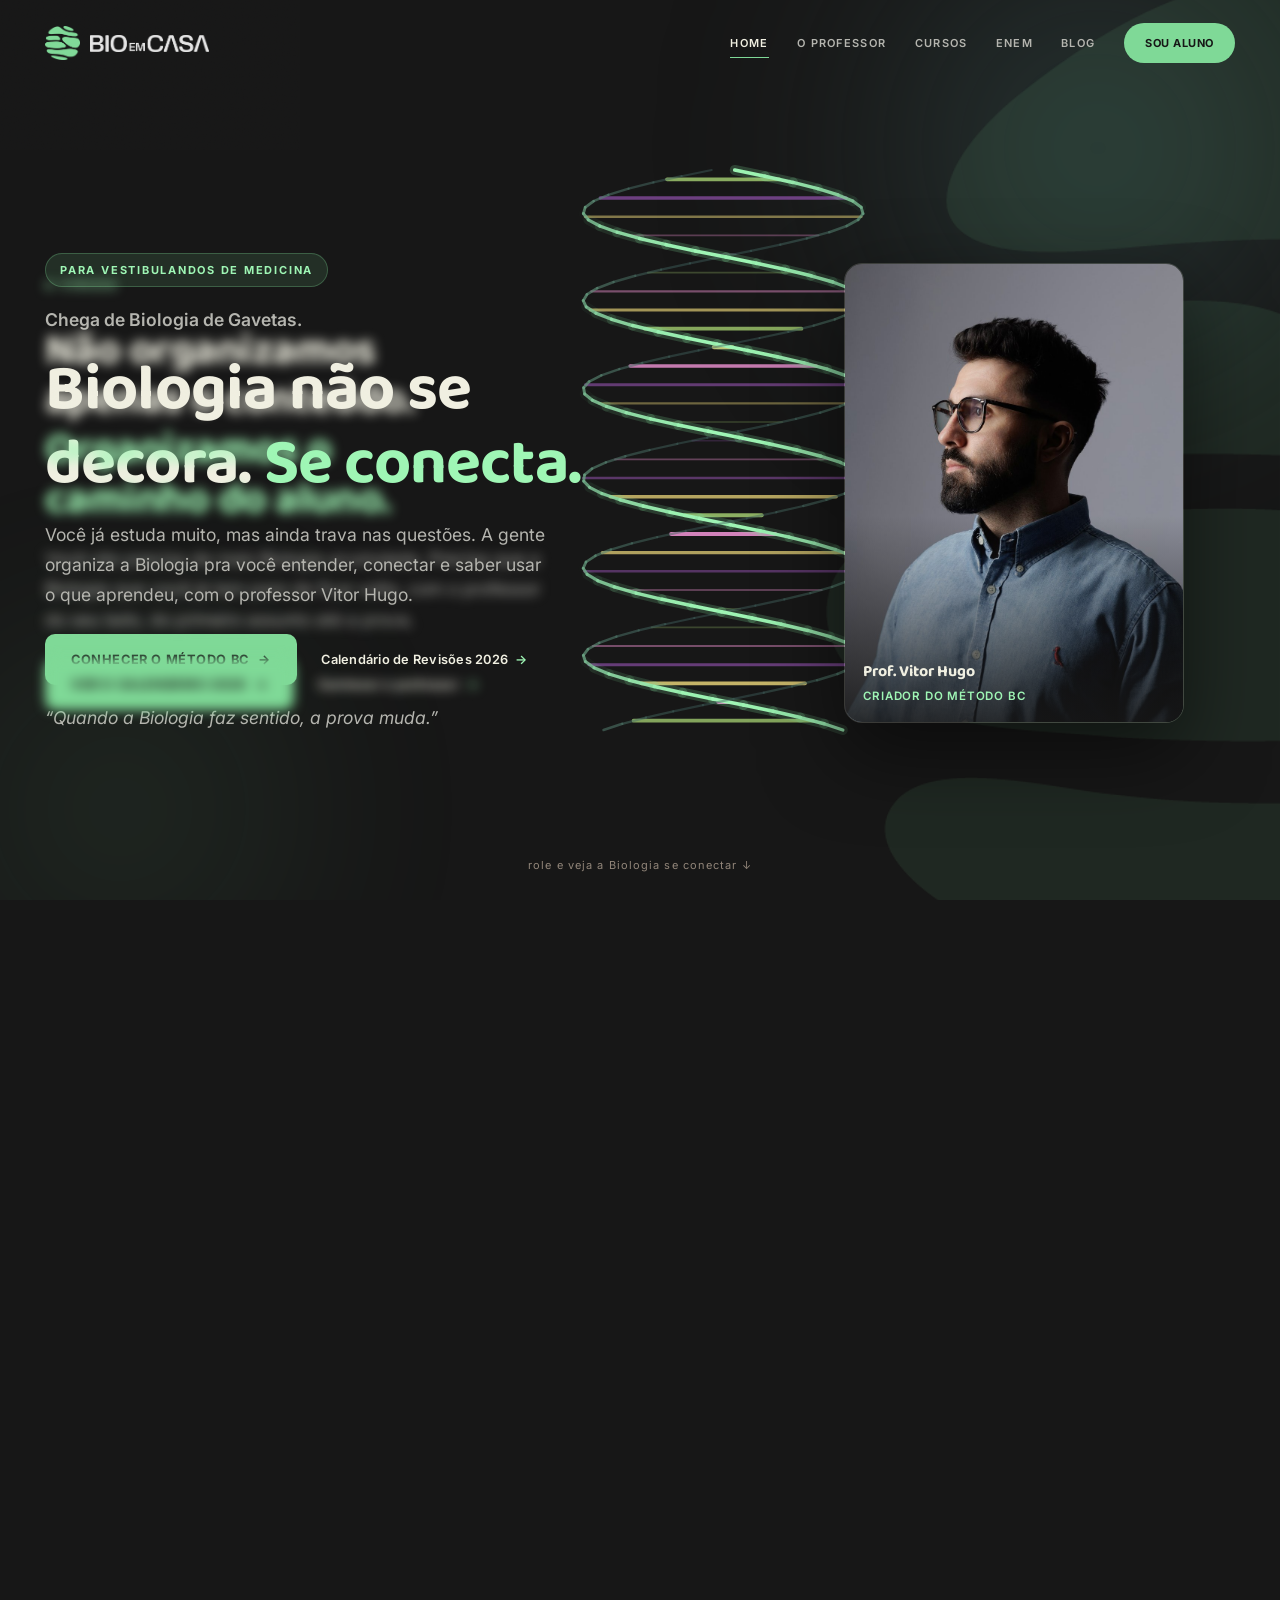
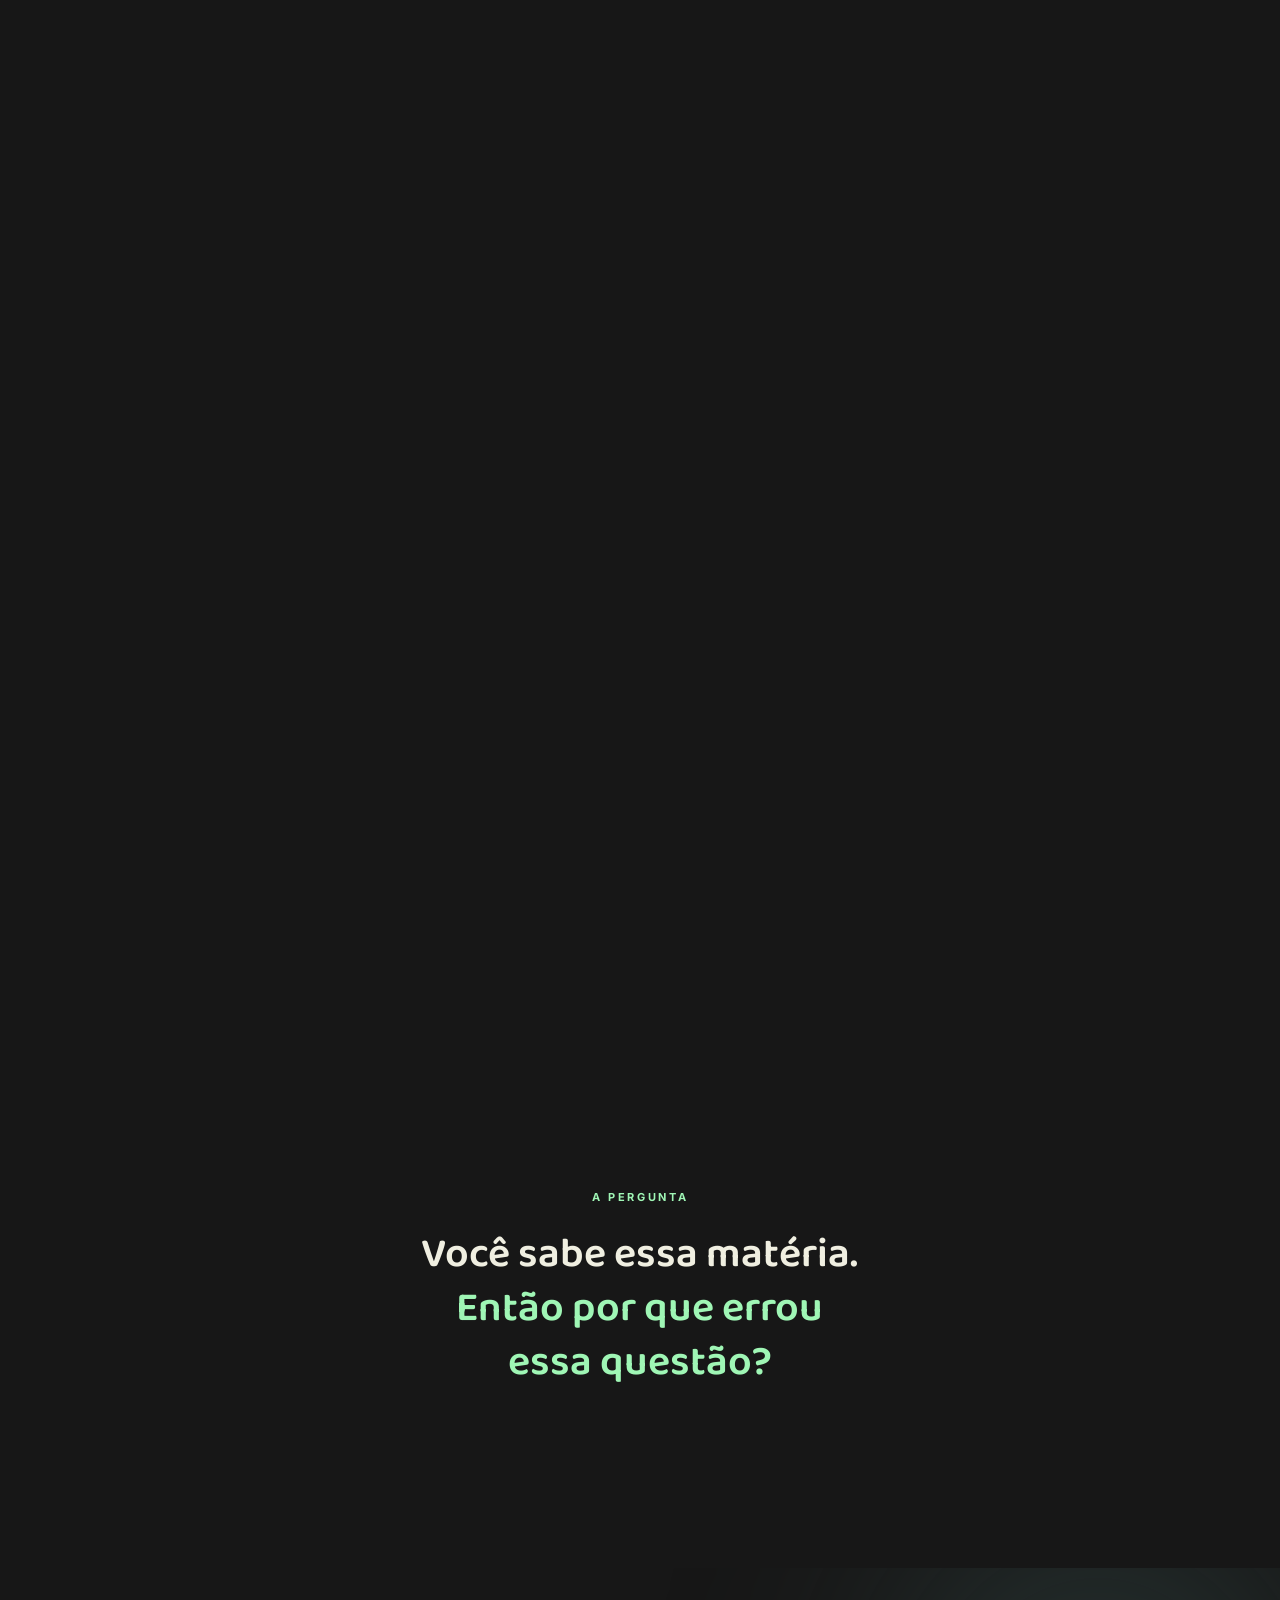
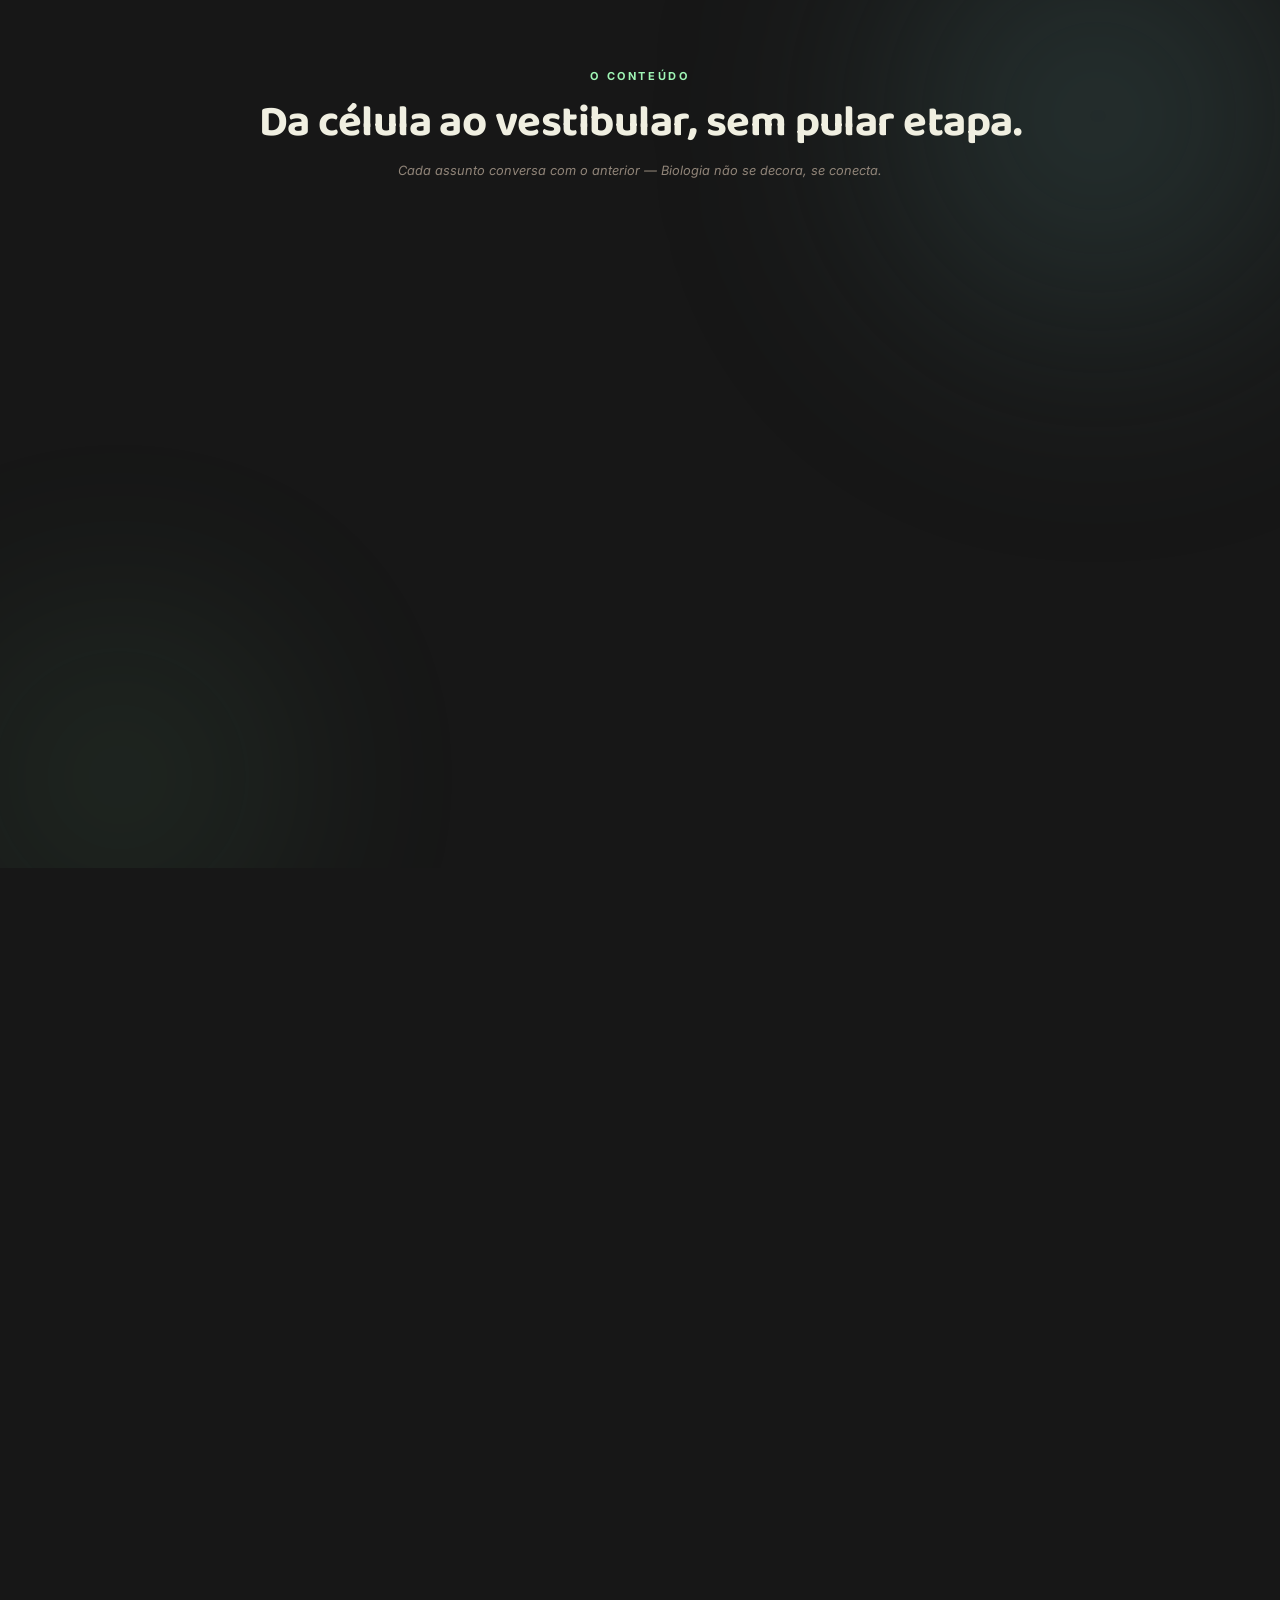
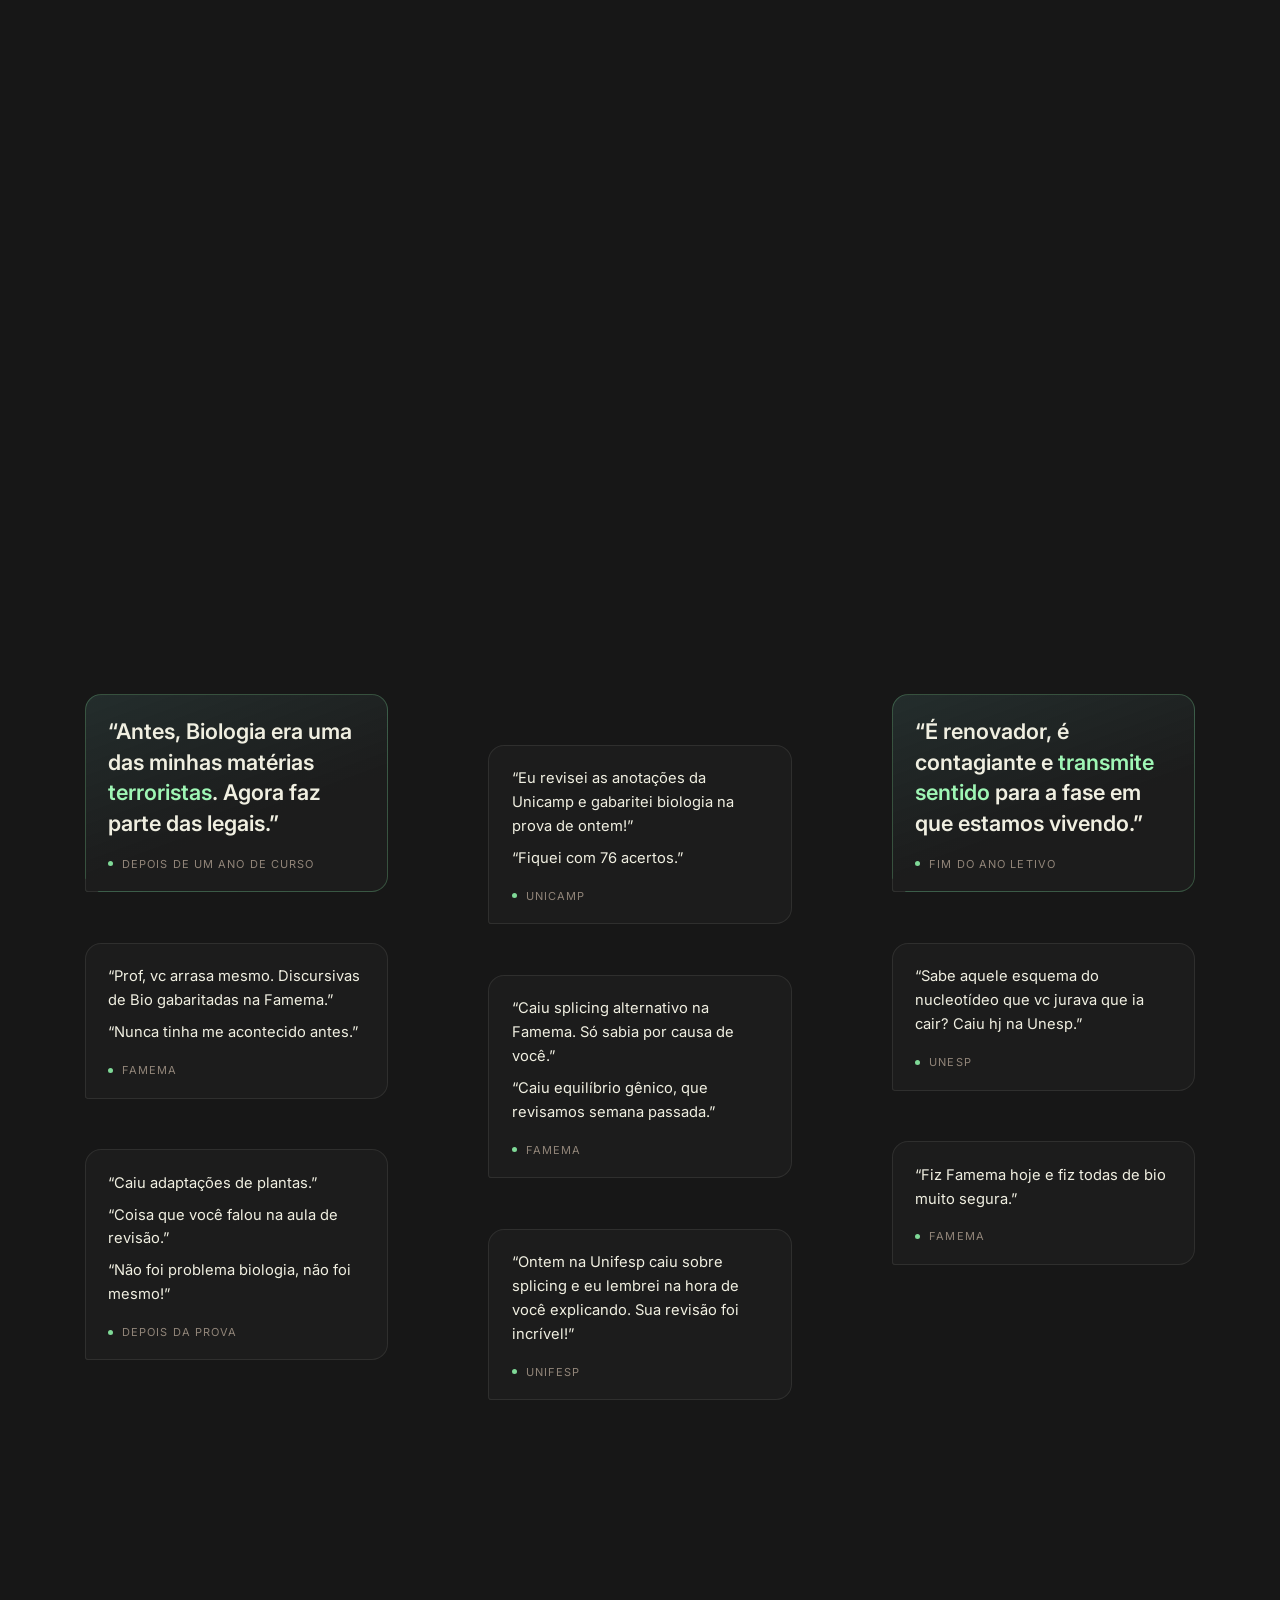
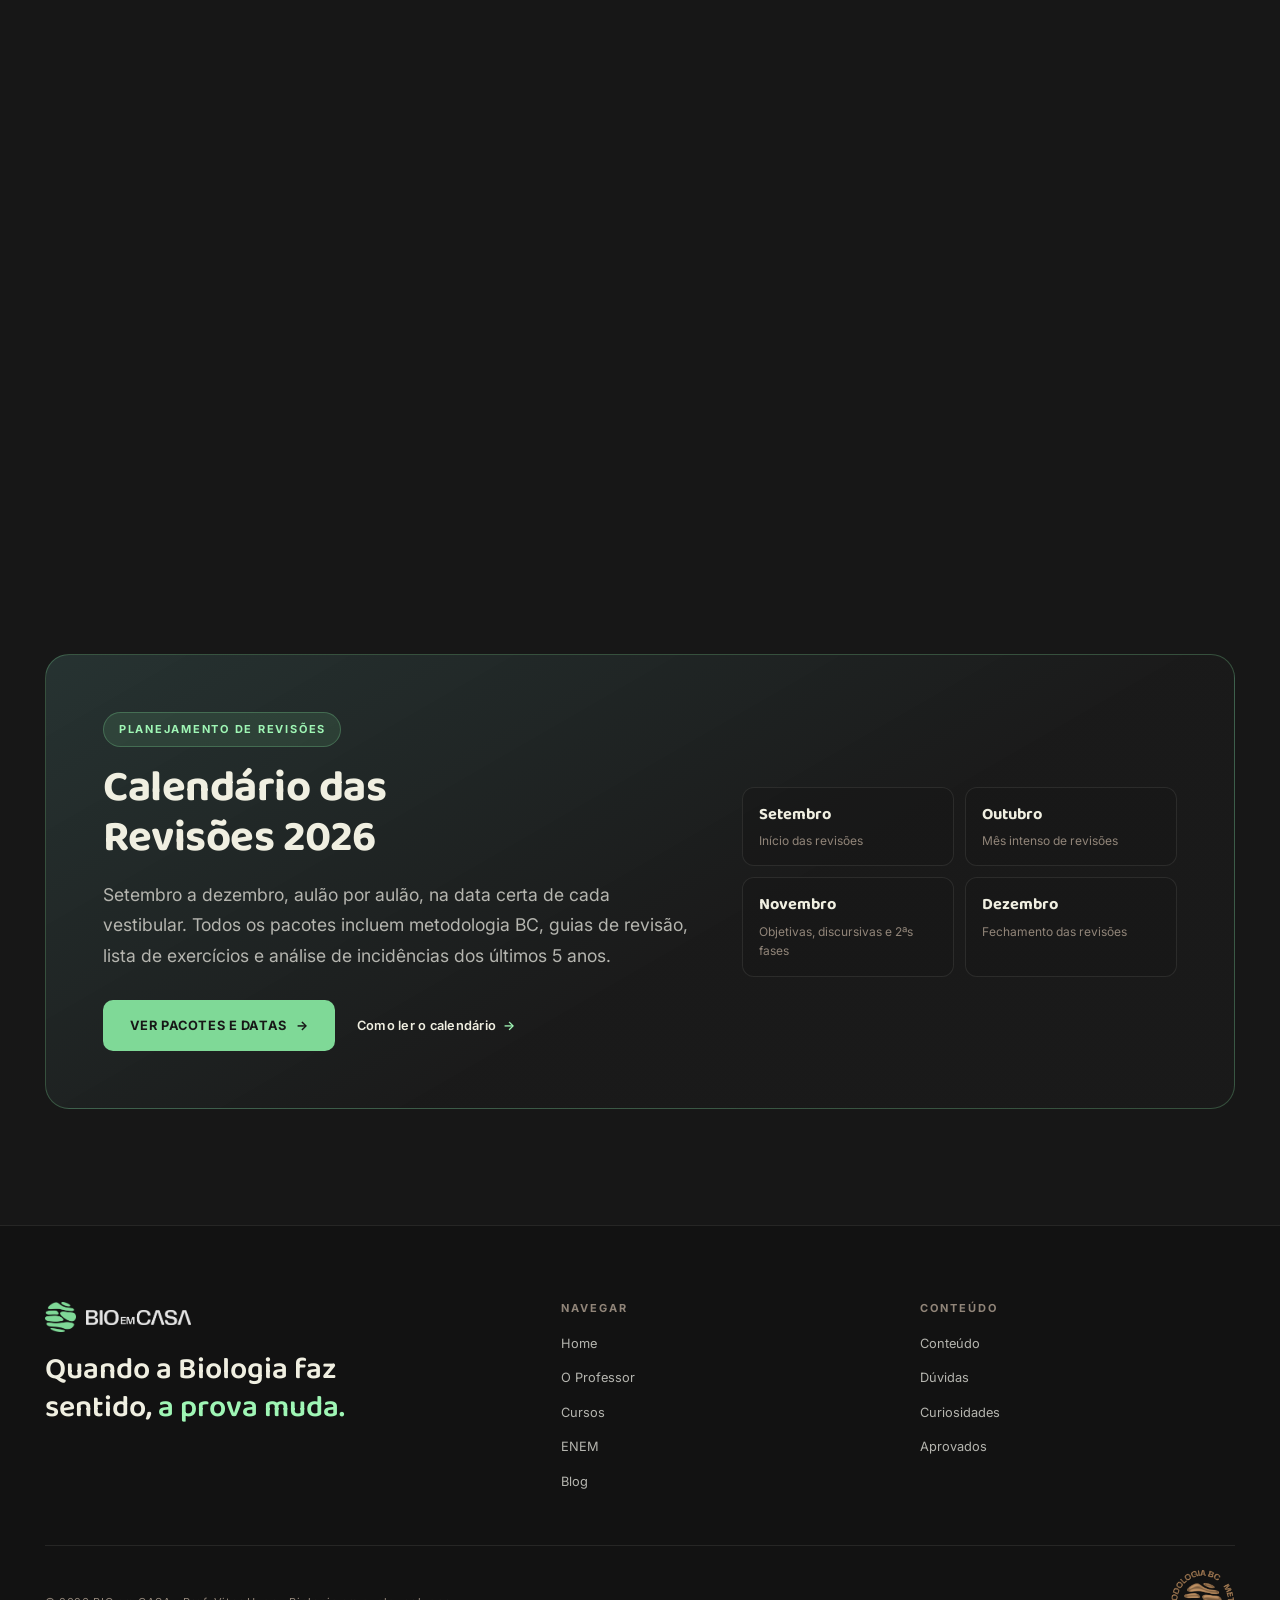
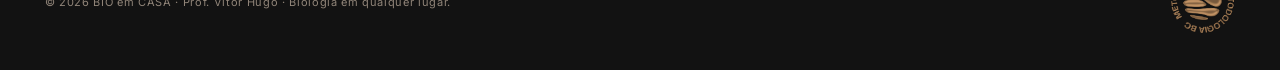
==== commit 52167824: "Trilha mobile: cards do mesmo tamanho + entrada animada formando o anel - Todos os 5 cards do anel f" ====
--- a/index.html
+++ b/index.html
@@ -14,7 +14,7 @@
 <link rel="preload" as="image" href="assets/img/professor/hero-vitor.jpg">
 <script>document.documentElement.classList.add('js')</script>
 <link rel="stylesheet" href="assets/css/site.css?v=20260915b">
-<link rel="stylesheet" href="assets/css/home.css?v=20260915f">
+<link rel="stylesheet" href="assets/css/home.css?v=20260915g">
 </head>
 <body>
 
@@ -309,6 +309,6 @@
 
 <script src="assets/js/site.js?v=20260915b" defer></script>
 <script src="assets/js/helice.js?v=20260915b" defer></script>
-<script src="assets/js/trilha.js?v=20260915c" defer></script>
+<script src="assets/js/trilha.js?v=20260915d" defer></script>
 </body>
 </html>
--- a/assets/css/home.css
+++ b/assets/css/home.css
@@ -367,7 +367,7 @@
   /* ordem da trilha, agora ao redor do anel (sentido horário a partir do topo) */
   .peca[data-pos="left"]      { left:50% !important; top:15% !important; transform:translate(-50%,-50%) !important; }
   .peca[data-pos="mid-left"]  { left:83% !important; top:39% !important; transform:translate(-50%,-50%) !important; }
-  .peca[data-pos="feature"]   { left:70% !important; top:78% !important; transform:translate(-50%,-50%) !important; width:35% !important; }
+  .peca[data-pos="feature"]   { left:70% !important; top:78% !important; transform:translate(-50%,-50%) !important; }
   .peca[data-pos="mid-right"] { left:30% !important; top:78% !important; transform:translate(-50%,-50%) !important; }
   .peca[data-pos="right"]     { left:17% !important; top:39% !important; transform:translate(-50%,-50%) !important; }
   /* selo Método BC: sai do anel e vira o centro (o "hub") */
@@ -379,7 +379,6 @@
   .peca[data-pos="low-center"] h3{ display:none; }
   .peca[data-pos] .peca__n{ left:.3rem; right:auto; top:.2rem; font-size:.7rem; }
   .peca h3,.peca[data-size="feature"] h3{ font-size:.72rem; line-height:1.22; }
-  .peca[data-pos="feature"] h3{ font-size:.78rem; }
   .peca p{ display:none; }
   .provas__grade{ grid-template-columns:1fr; }
   .provas__col:nth-child(2){ margin-top:0; }
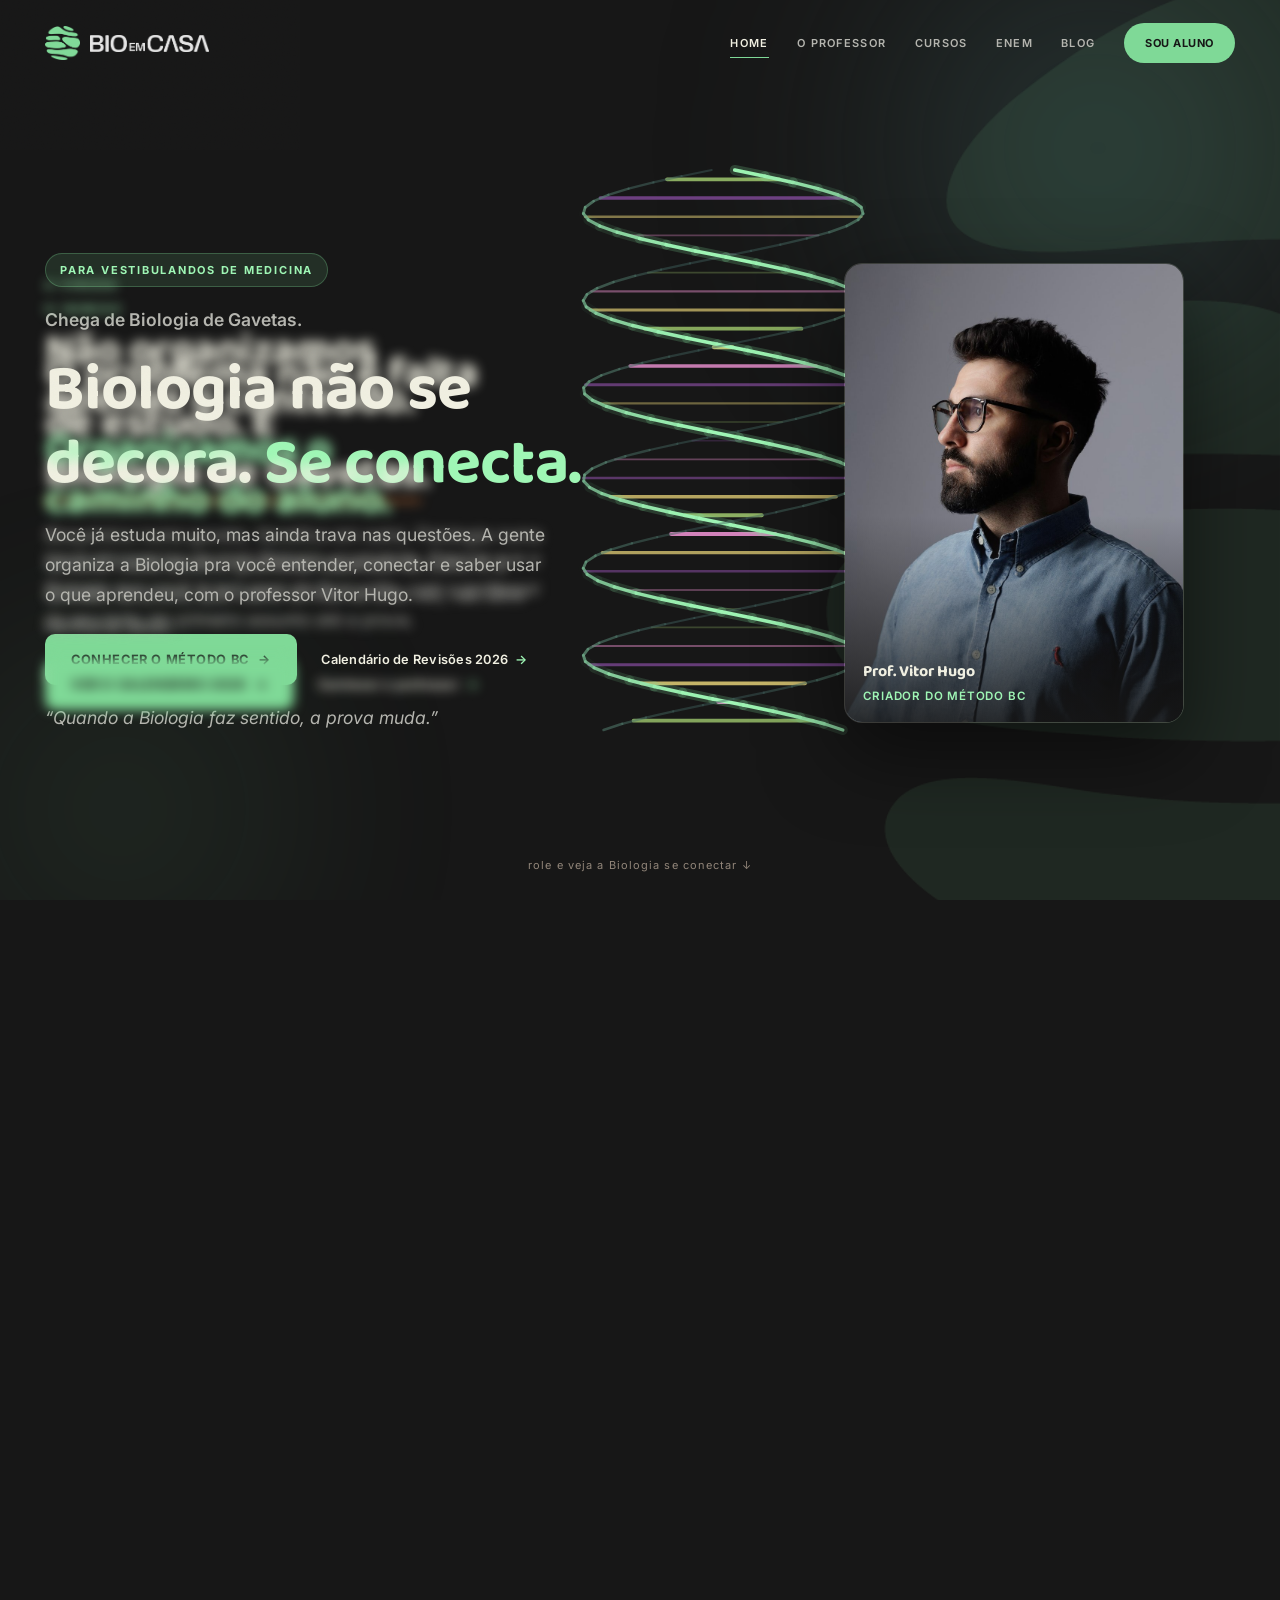
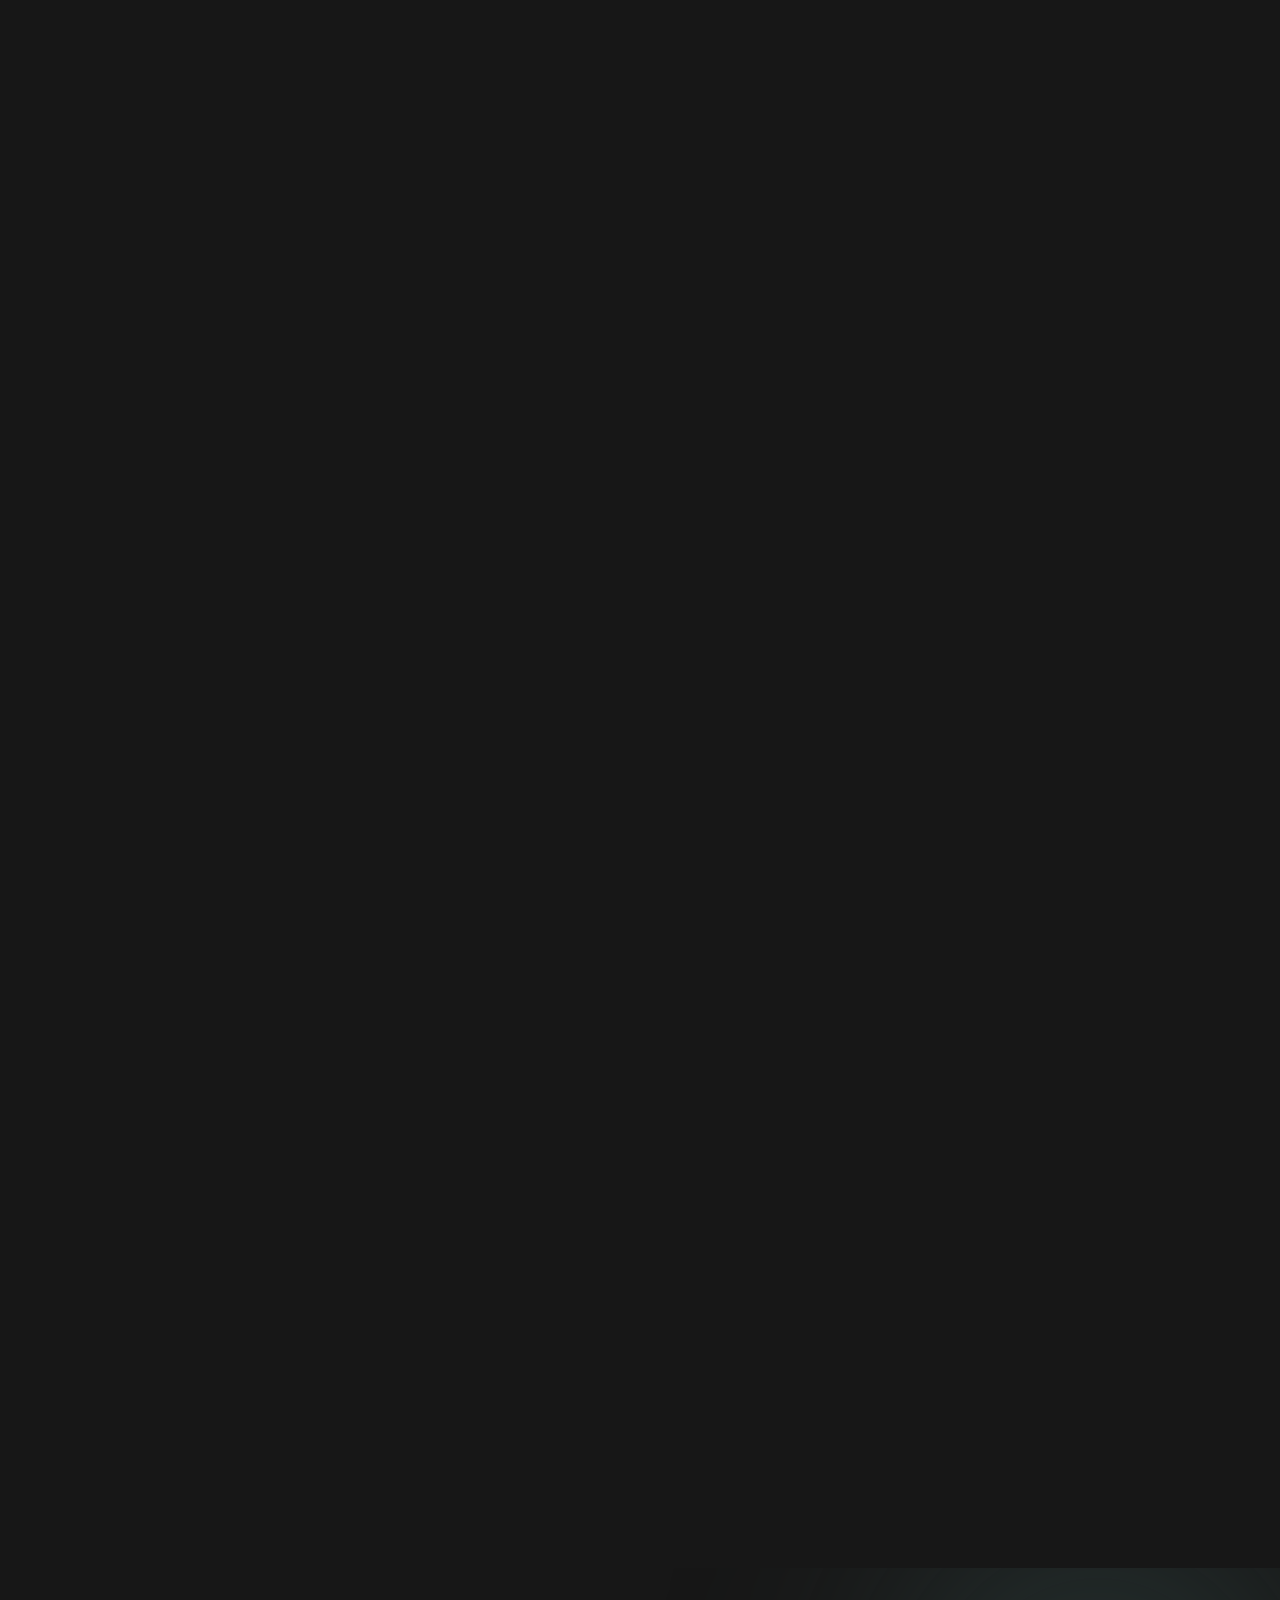
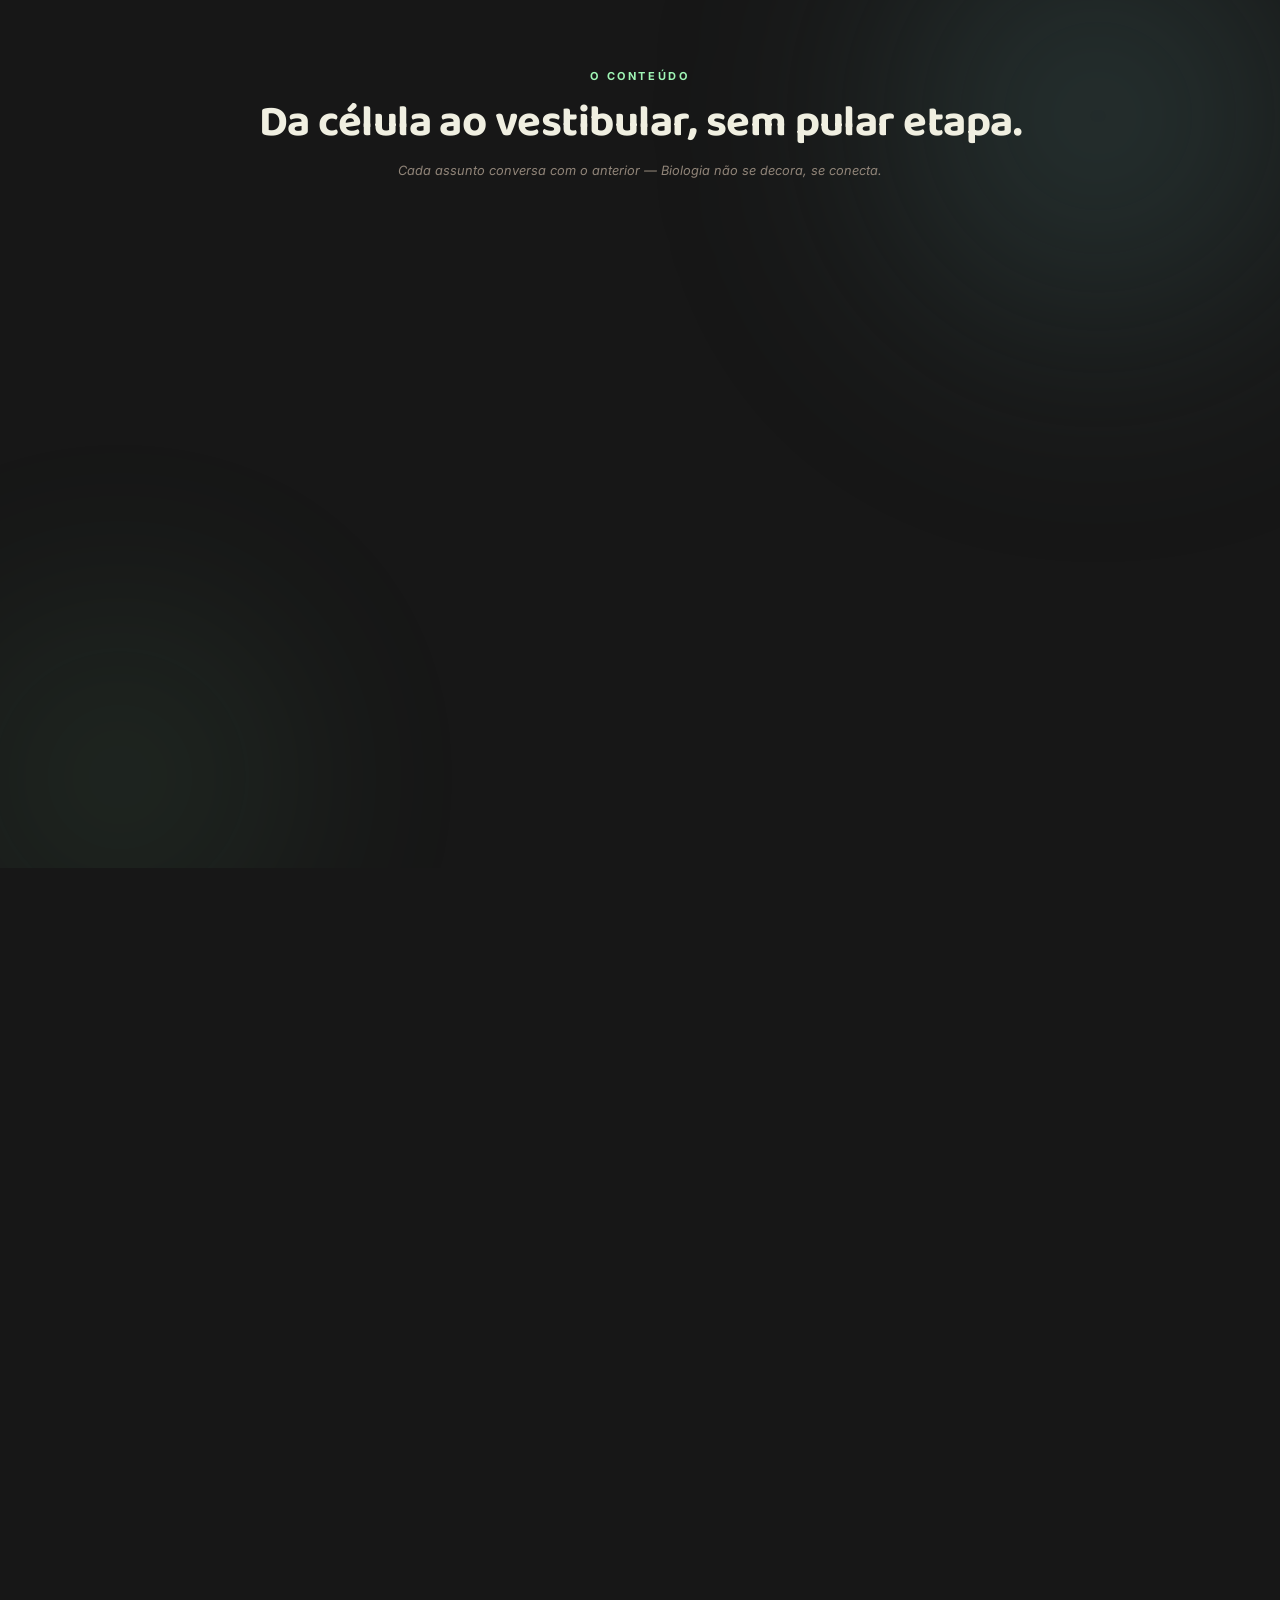
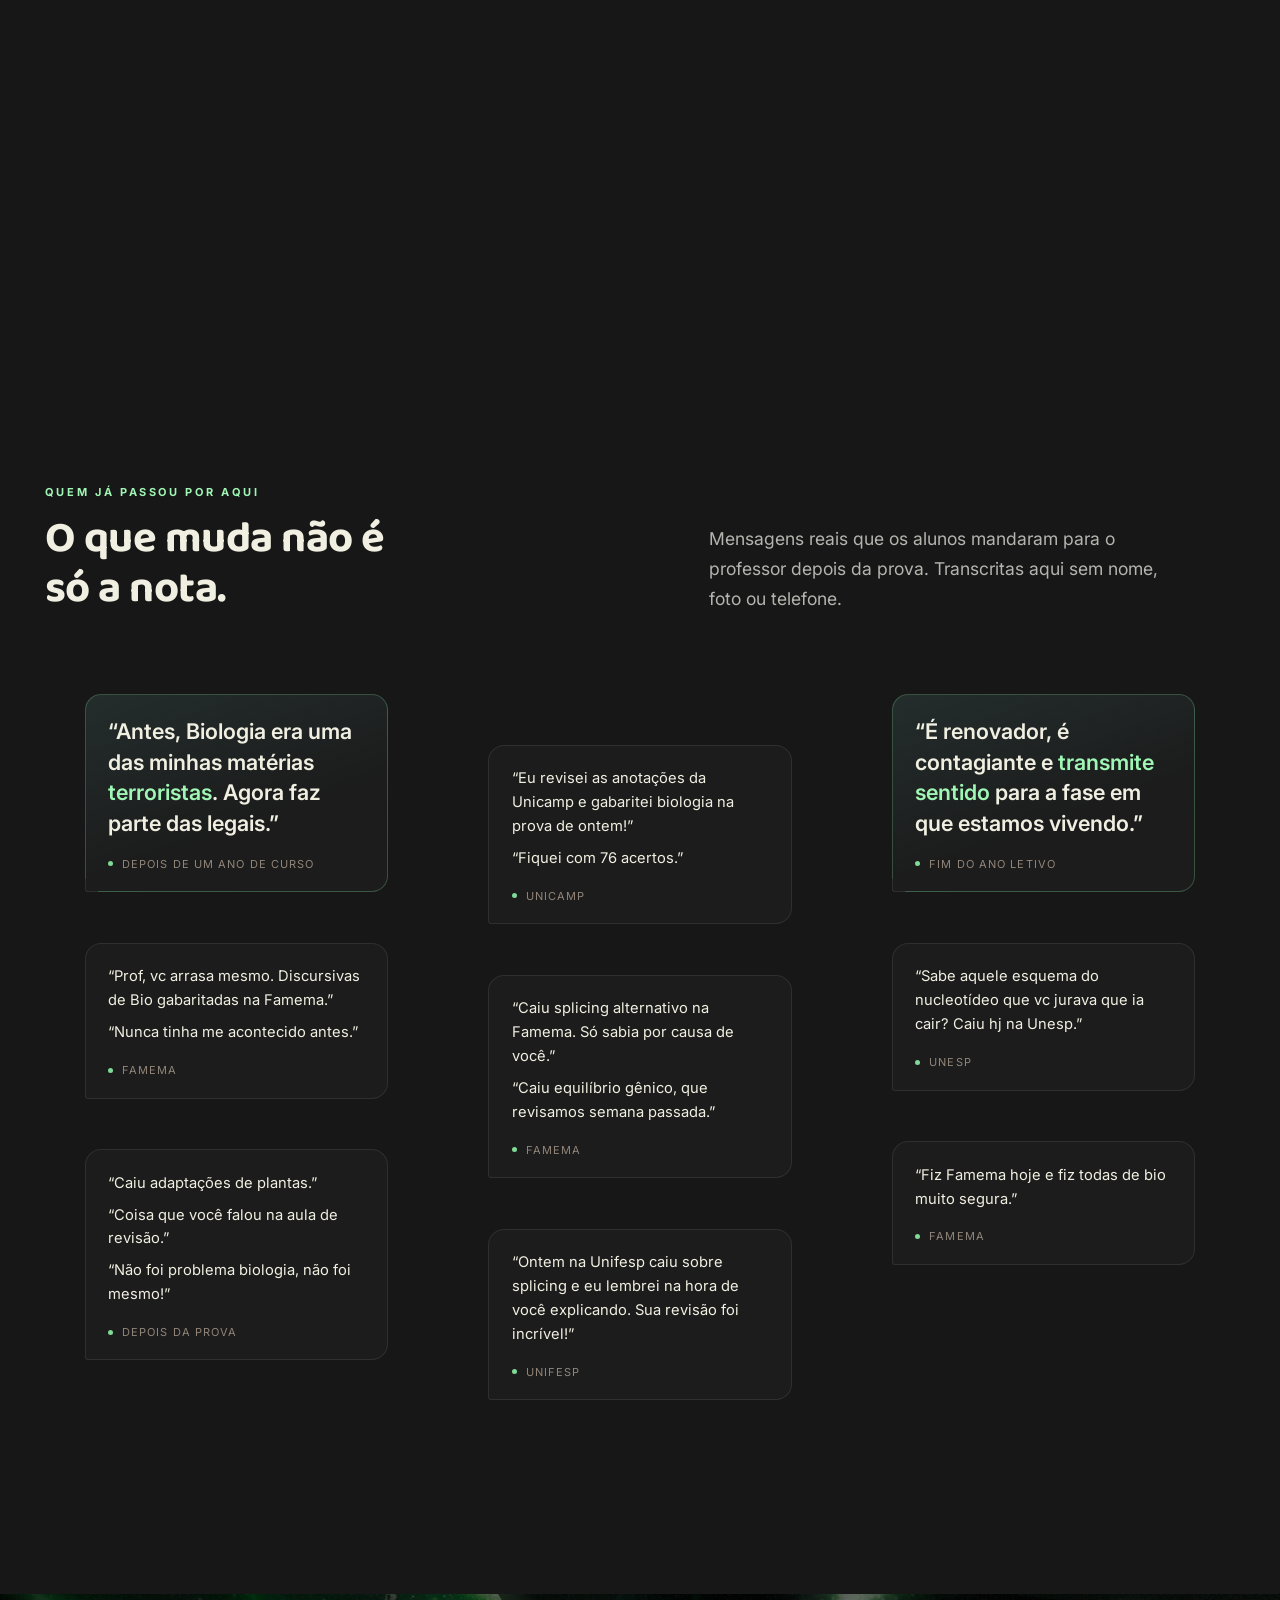
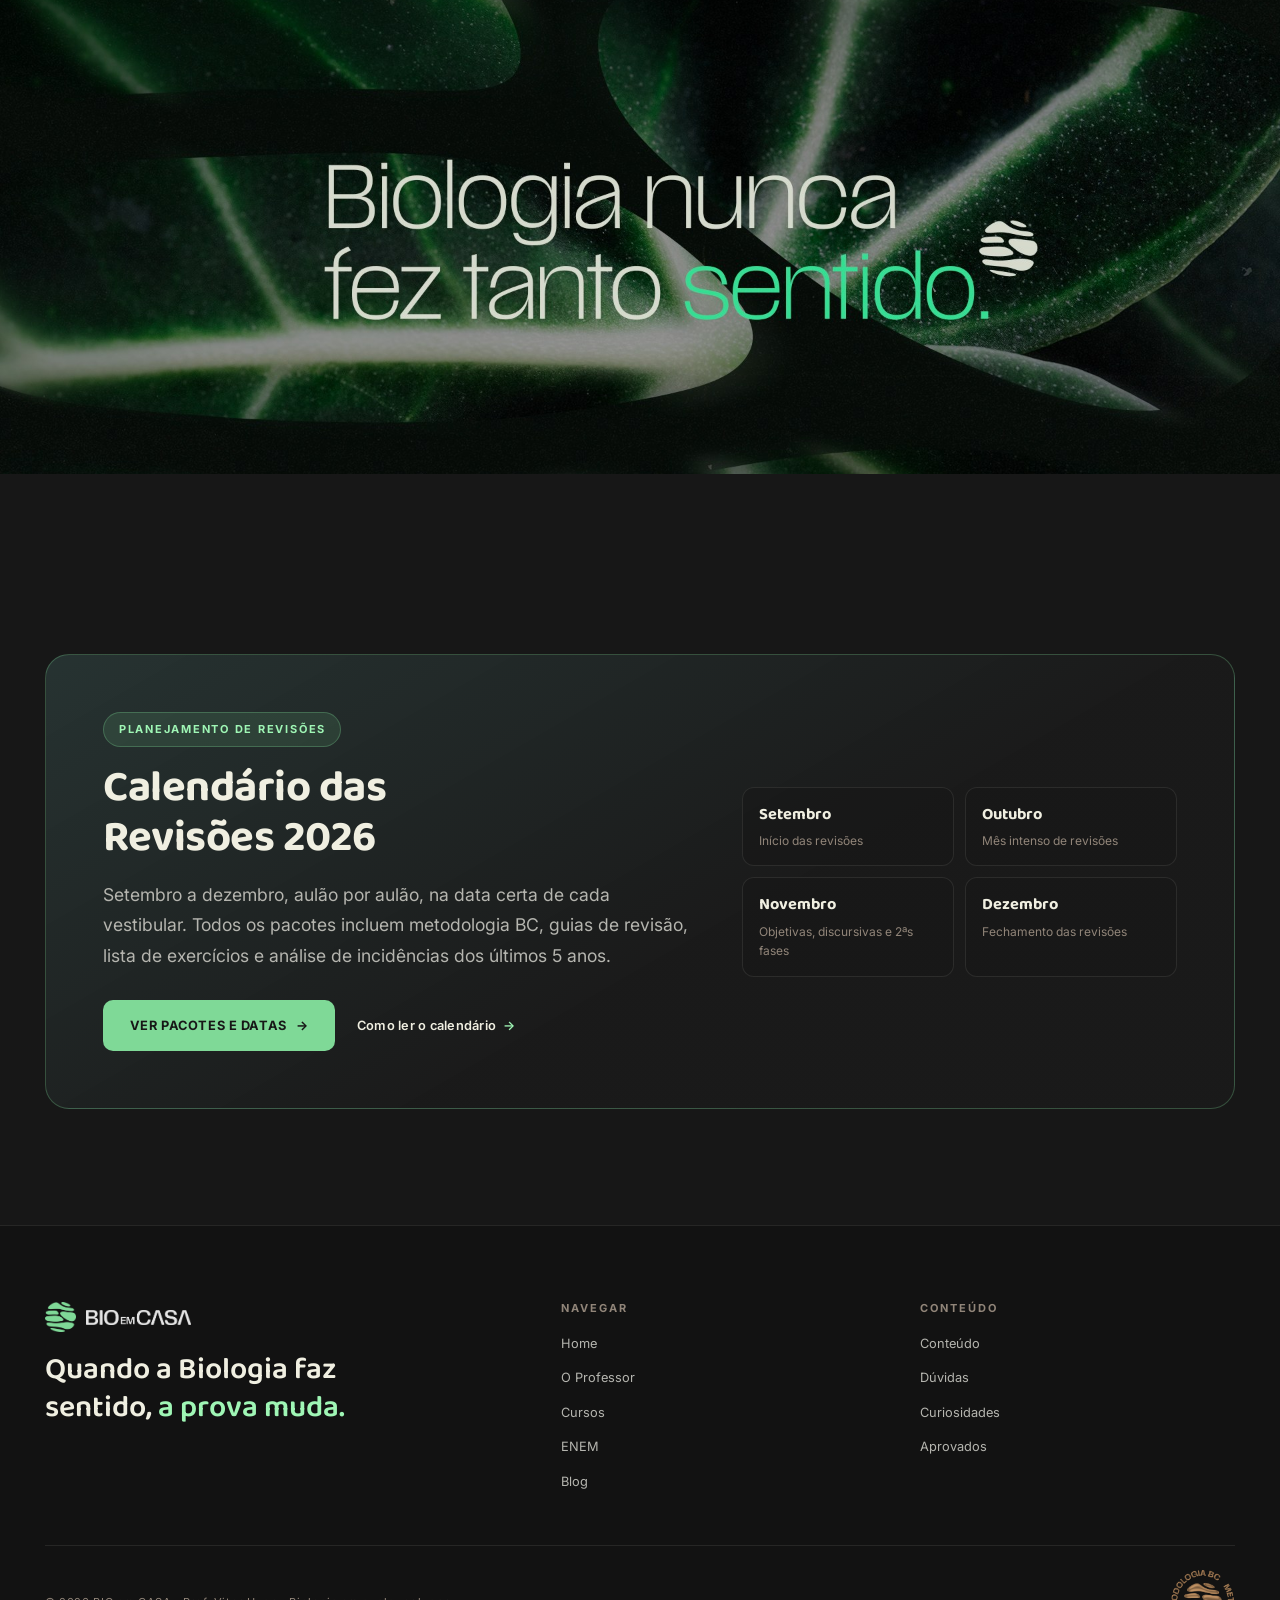
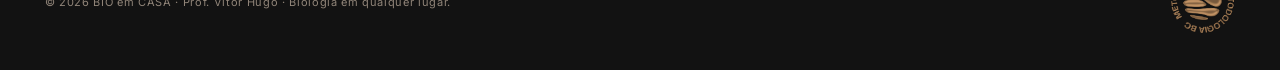
==== commit 2291f8b1: "Menu: remove o "cortezinho" do efeito de hover O padding do link ficava dentro do overflow:hidden, e" ====
--- a/index.html
+++ b/index.html
@@ -13,7 +13,7 @@
 <link rel="stylesheet" href="https://fonts.googleapis.com/css2?family=Baloo+2:wght@500;600;700;800&family=Inter:wght@400;500;600;700&display=swap">
 <link rel="preload" as="image" href="assets/img/professor/hero-vitor.jpg">
 <script>document.documentElement.classList.add('js')</script>
-<link rel="stylesheet" href="assets/css/site.css?v=20260915b">
+<link rel="stylesheet" href="assets/css/site.css?v=20260915c">
 <link rel="stylesheet" href="assets/css/home.css?v=20260915g">
 </head>
 <body>
--- a/assets/css/site.css
+++ b/assets/css/site.css
@@ -173,16 +173,19 @@
 .nav__link{
   position:relative; display:block; overflow:hidden;
   font-size:var(--t-label); font-weight:600; letter-spacing:.12em;
-  text-transform:uppercase; color:var(--ink-2); padding:.35rem 0;
+  text-transform:uppercase; color:var(--ink-2);
 }
 /* deslocamento de texto: o rótulo sobe e um duplicado entra por baixo */
 /* .22s, não .5s: esse efeito passa o texto por uma máscara (metade sobe,
    metade entra por baixo) — em 500ms a meia-frase cortada fica visível por
    tempo suficiente pra parecer quebrado; rápido, "pisca" como um flip de
    painel de embarque e ninguém enxerga o corte. */
-.nav__link span{ display:block; transition:transform .22s var(--ease); }
+/* o respiro vertical mora no span (e no duplicado), não no link: com padding
+   no link, o overflow:hidden deixava uma faixa do texto original e do
+   duplicado aparecendo — o "cortezinho" no hover. */
+.nav__link span{ display:block; padding:.35rem 0; transition:transform .22s var(--ease); }
 .nav__link span::after{
-  content:attr(data-txt); position:absolute; left:0; top:100%;
+  content:attr(data-txt); position:absolute; left:0; top:100%; padding:.35rem 0;
   color:var(--ink); white-space:nowrap;
 }
 .nav__link:hover span,
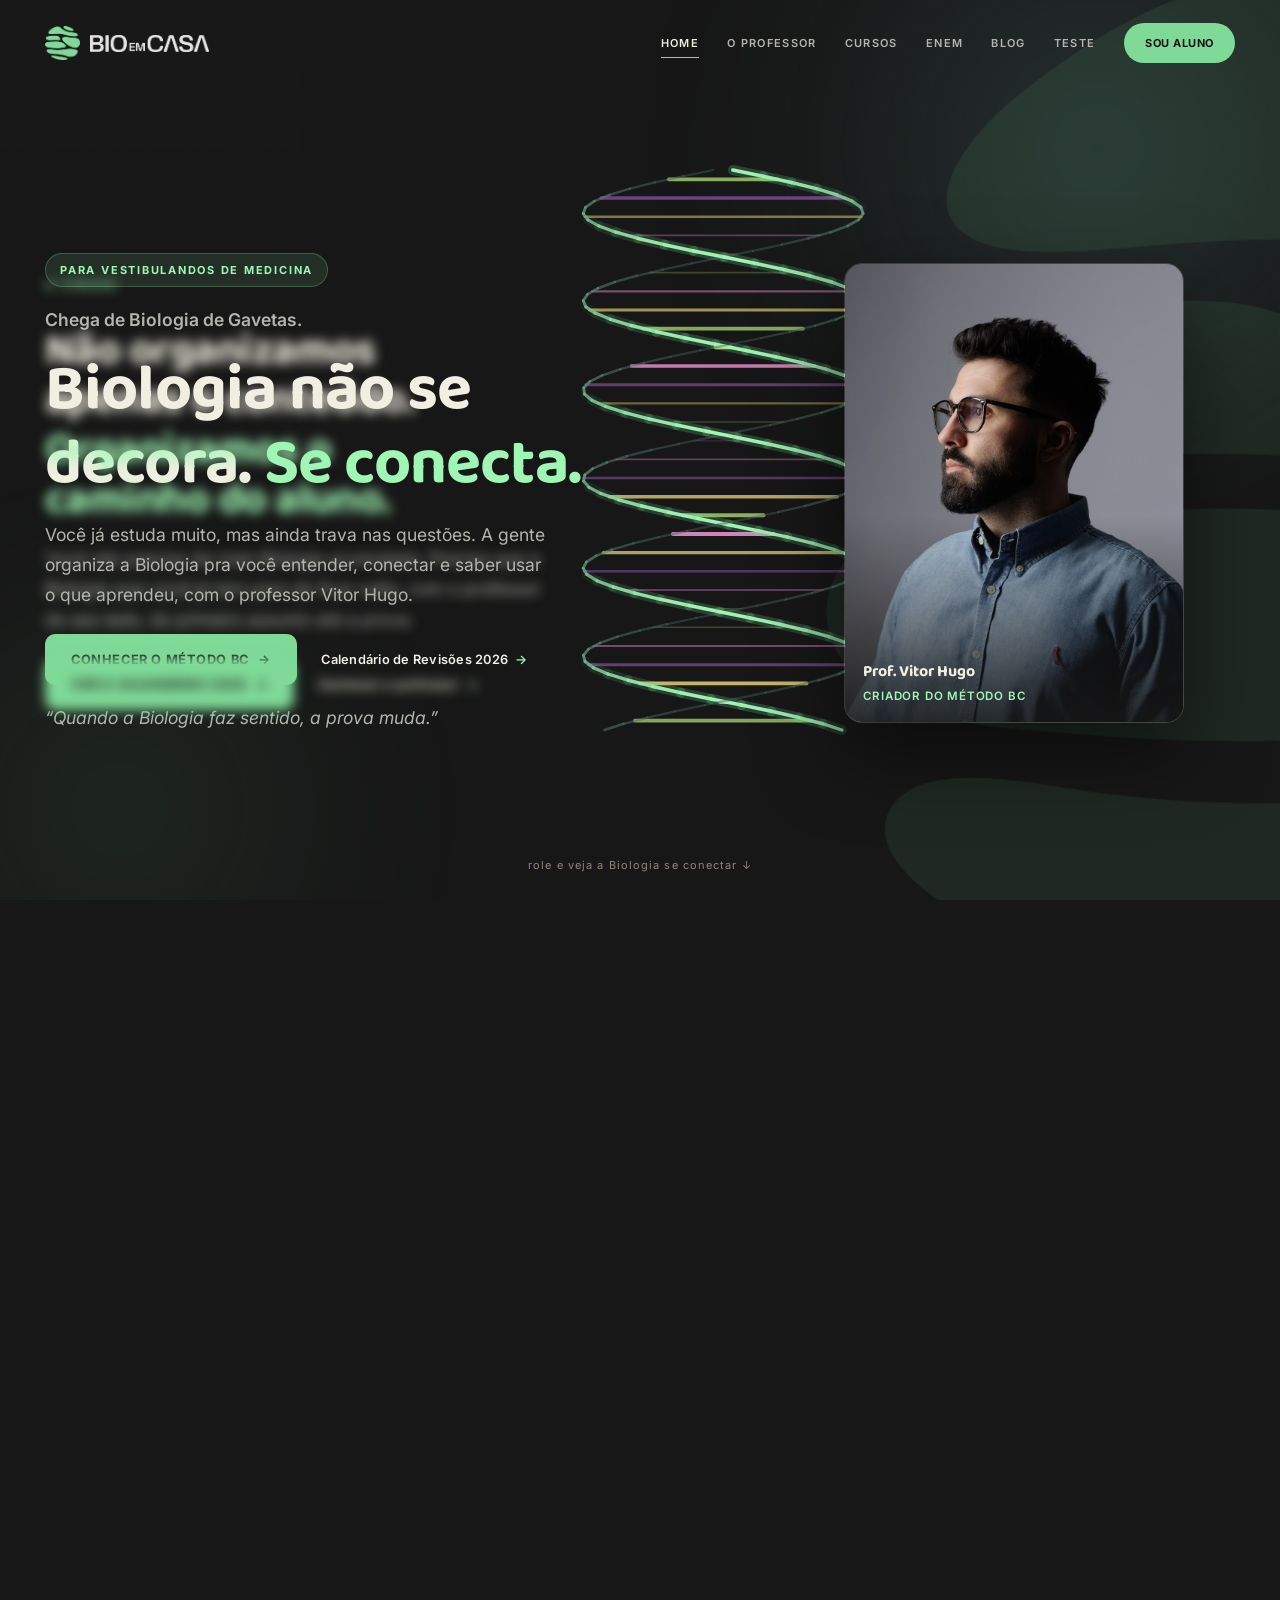
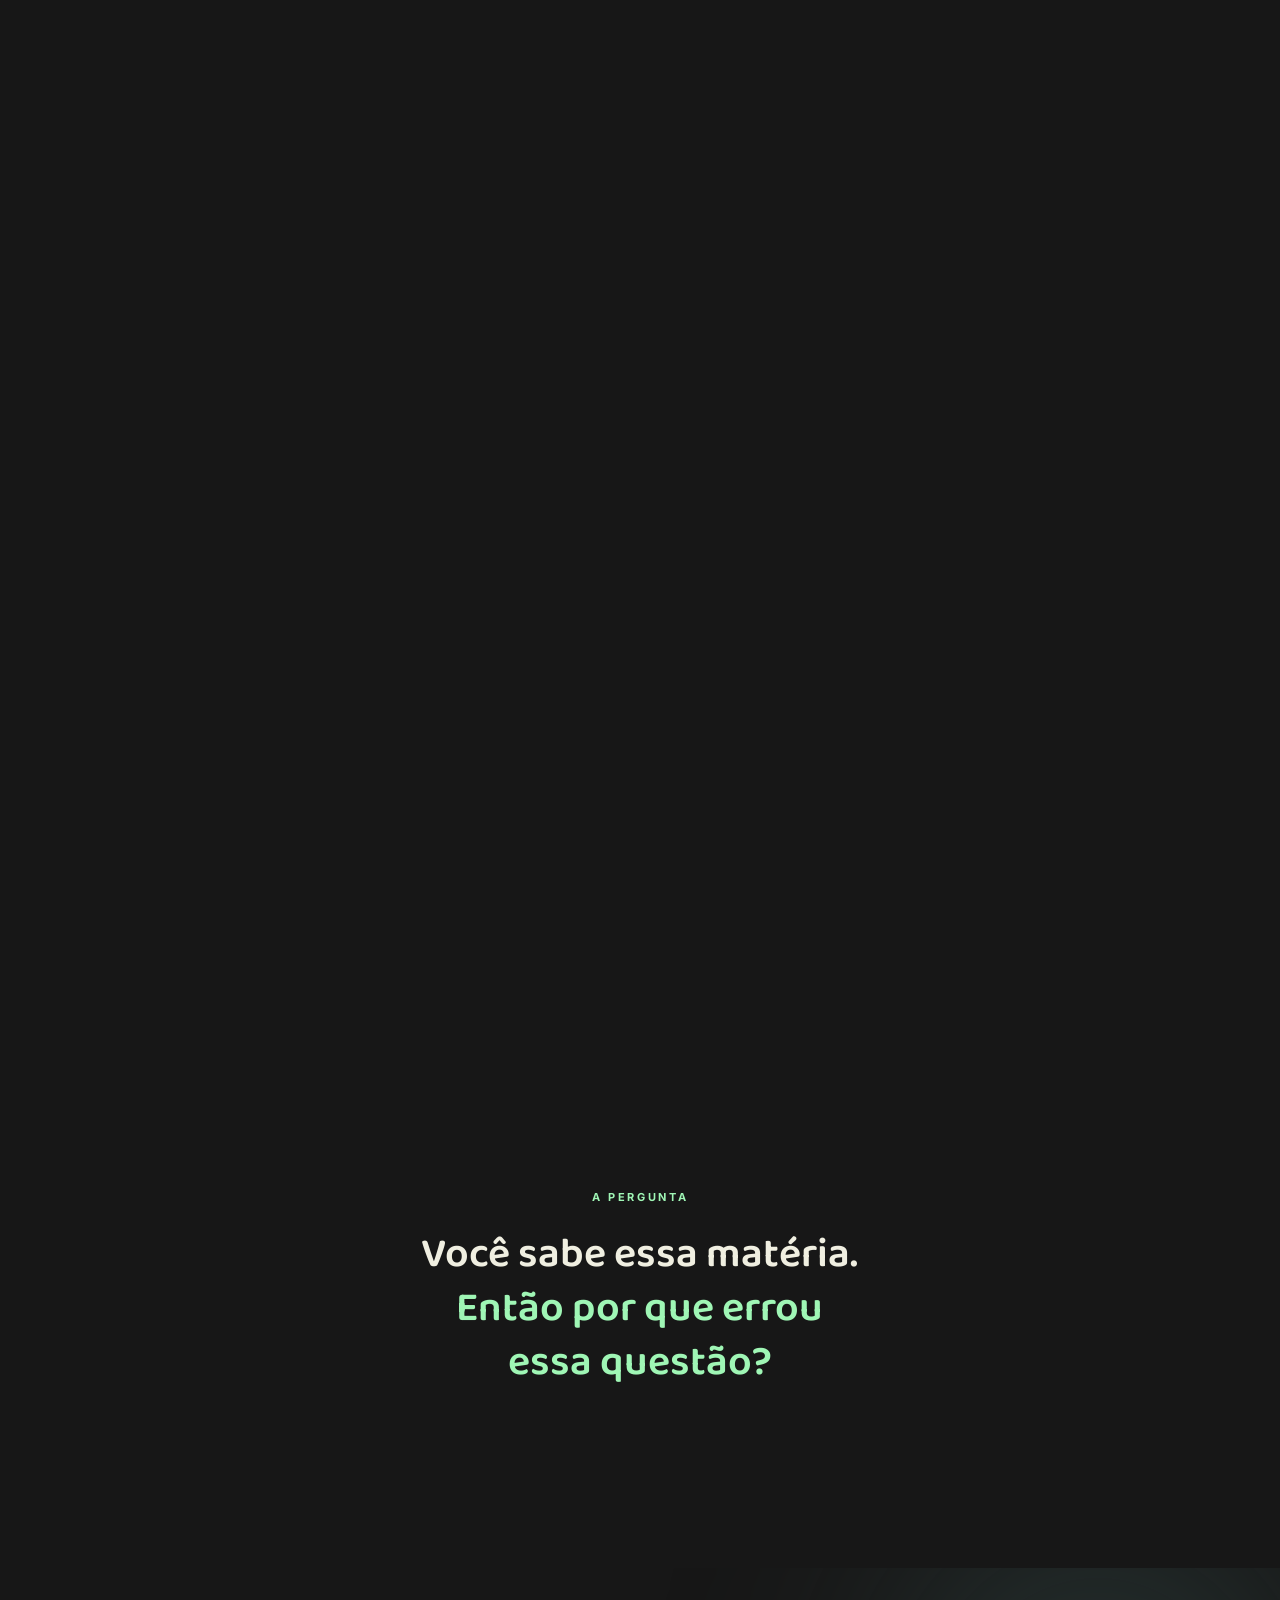
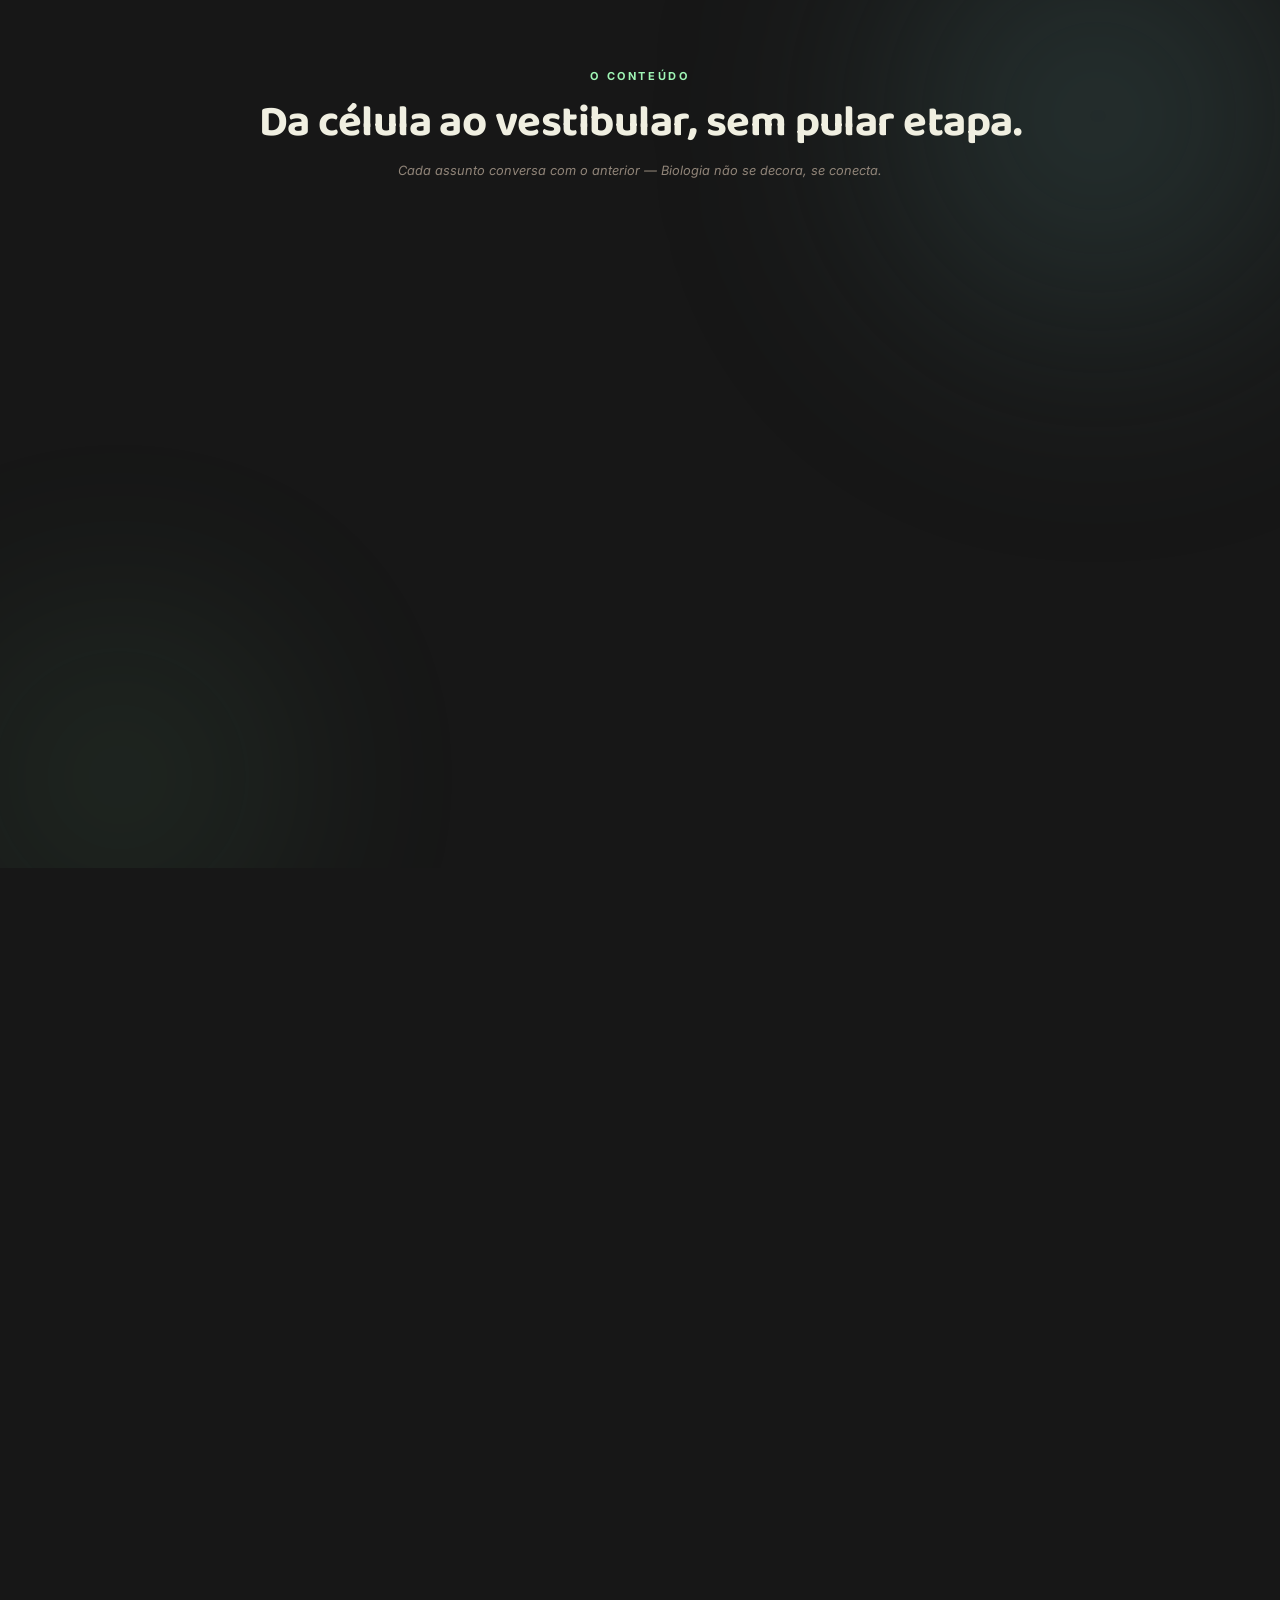
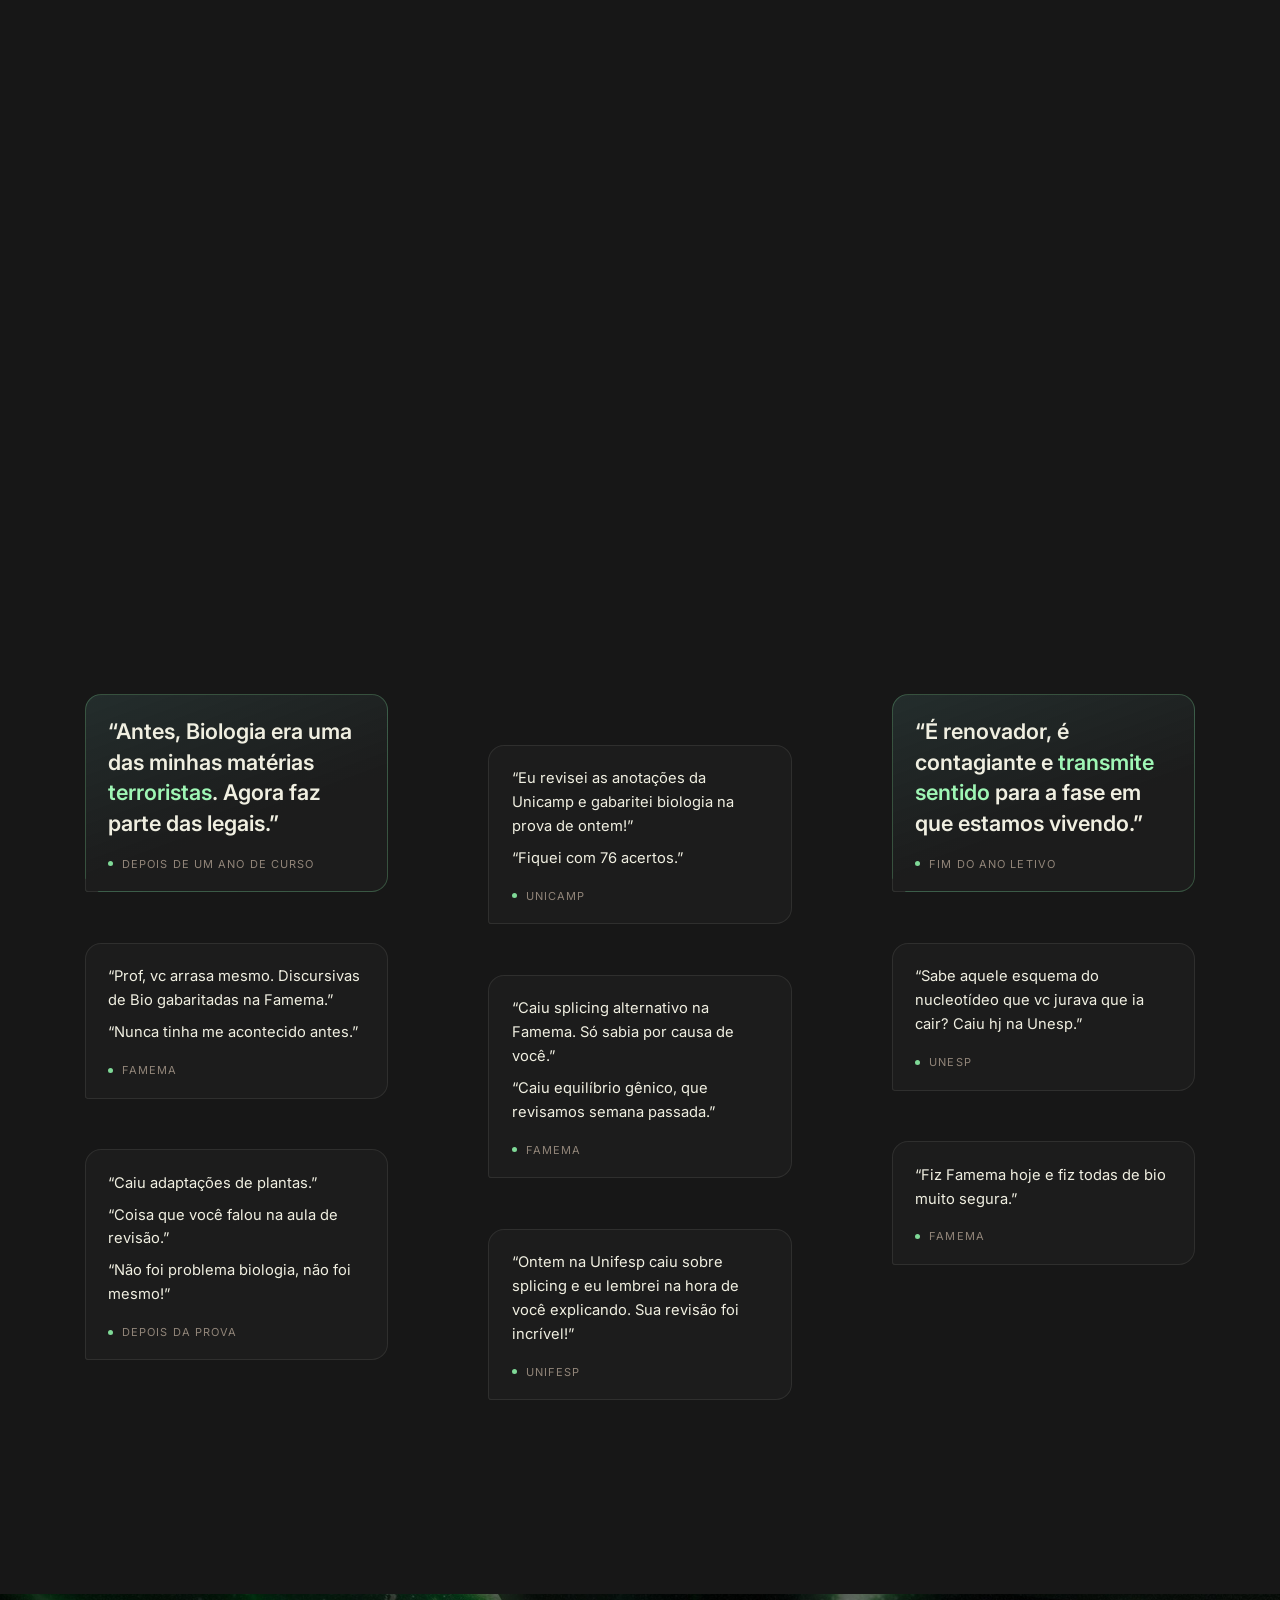
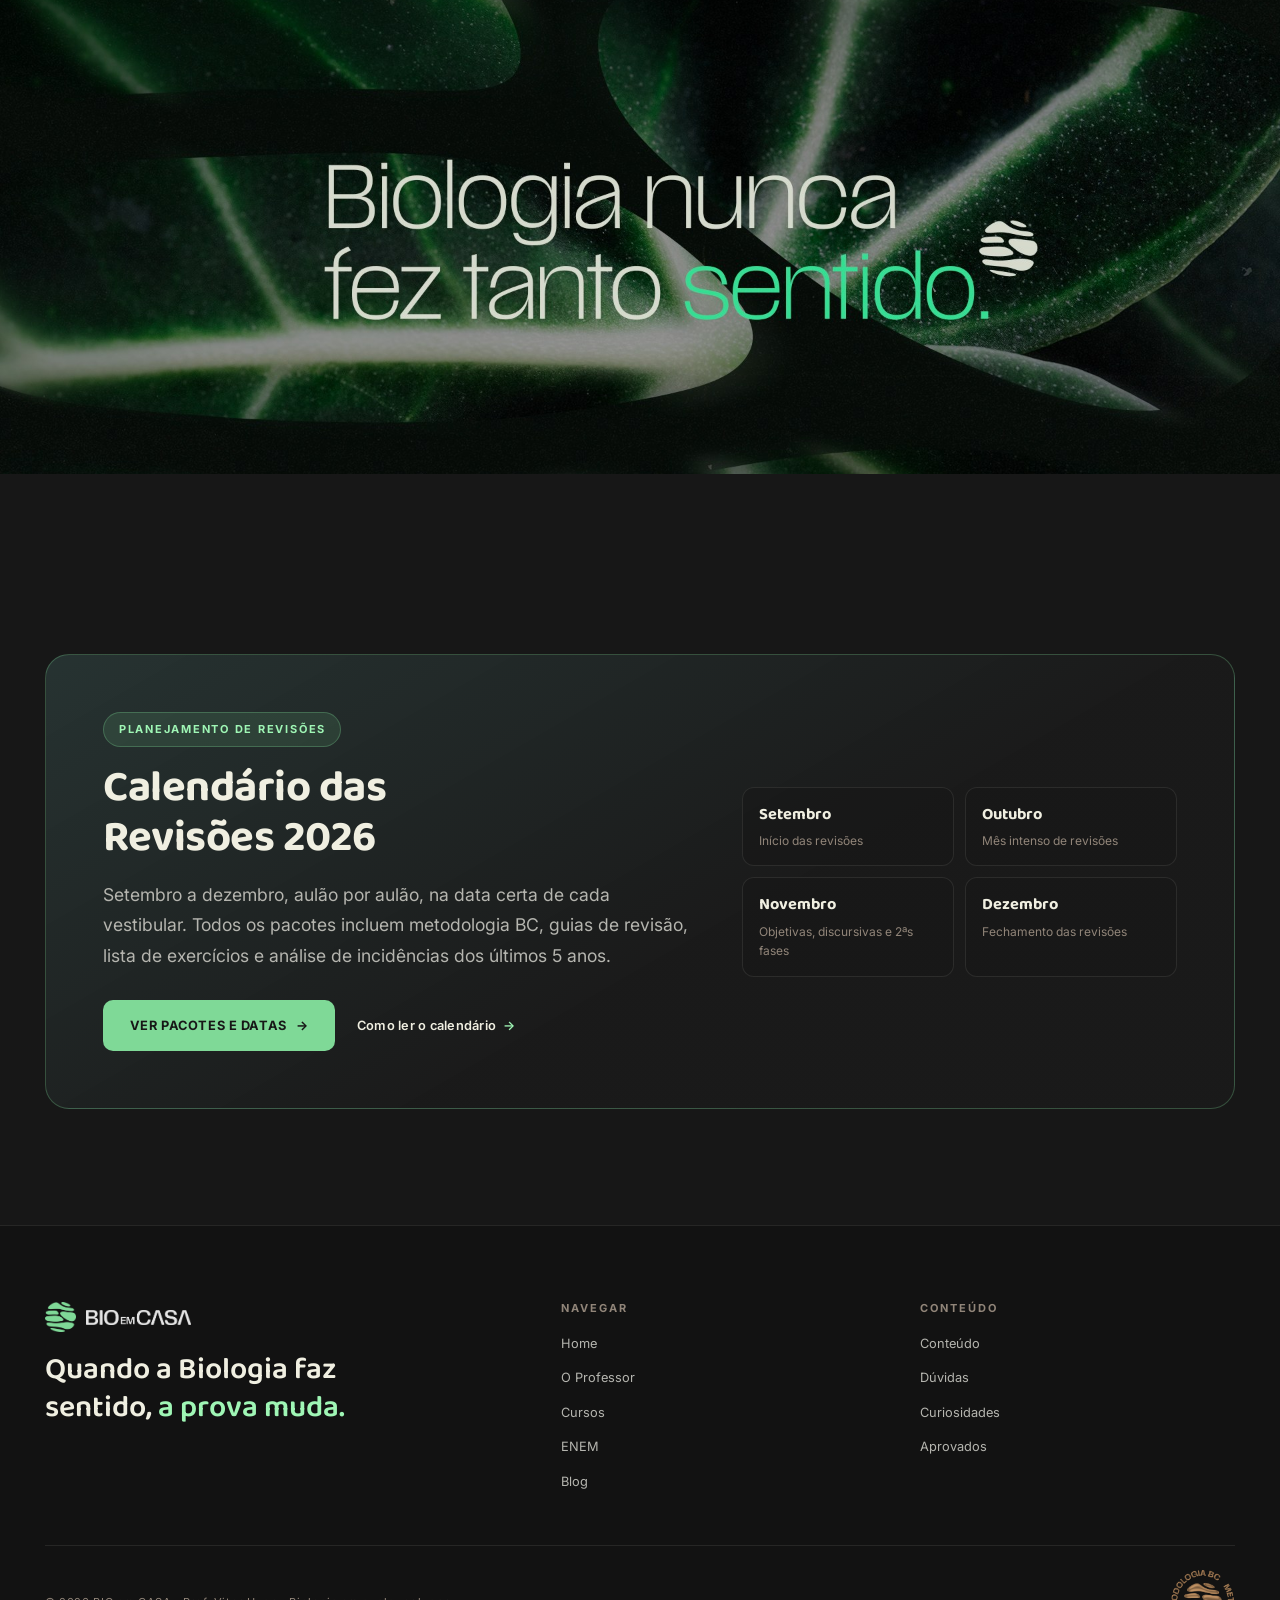
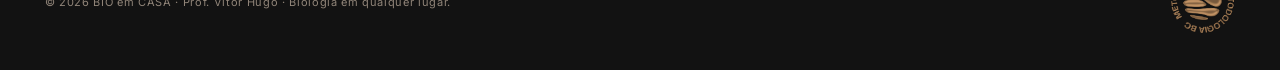
==== commit a7f39b06: "Adiciona página de Teste de Performance + aba no menu - Nova página teste-performance.html (autossuf" ====
--- a/index.html
+++ b/index.html
@@ -38,6 +38,7 @@
     <a class="nav__link" href="cursos.html"><span data-txt="Cursos">Cursos</span></a>
     <a class="nav__link" href="enem.html"><span data-txt="ENEM">ENEM</span></a>
     <a class="nav__link" href="blog.html"><span data-txt="Blog">Blog</span></a>
+    <a class="nav__link" href="teste-performance.html" target="_blank" rel="noopener"><span data-txt="Teste">Teste</span></a>
     <a class="btn btn--pill" href="https://eveclass.com/pt" target="_blank" rel="noopener">Sou aluno</a>
   </nav>
 
@@ -52,7 +53,8 @@
   <a href="cursos.html"    style="--i:2">Cursos</a>
   <a href="enem.html"      style="--i:3">ENEM</a>
   <a href="blog.html"      style="--i:4">Blog</a>
-  <a href="https://eveclass.com/pt" target="_blank" rel="noopener"              style="--i:5">Sou aluno</a>
+  <a href="teste-performance.html" target="_blank" rel="noopener" style="--i:5">Teste</a>
+  <a href="https://eveclass.com/pt" target="_blank" rel="noopener"              style="--i:6">Sou aluno</a>
 </div>
 
 <main>
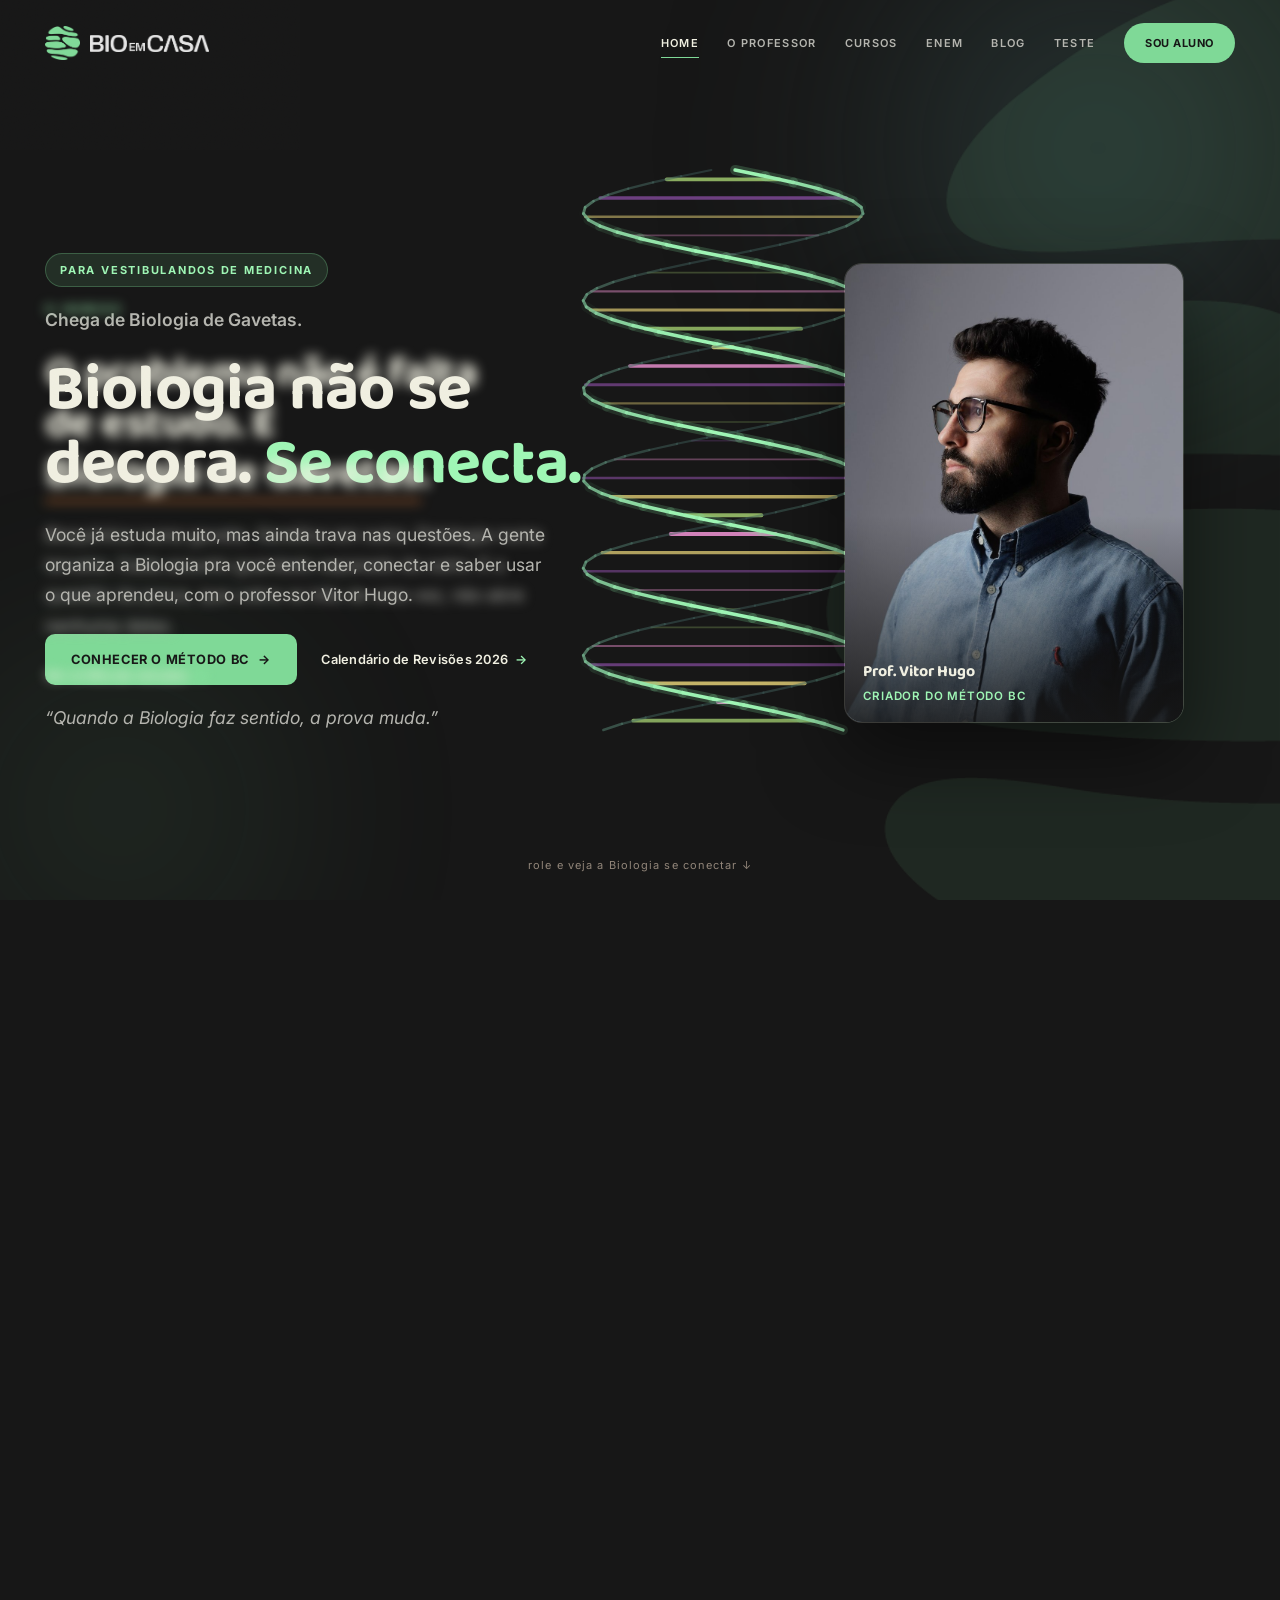
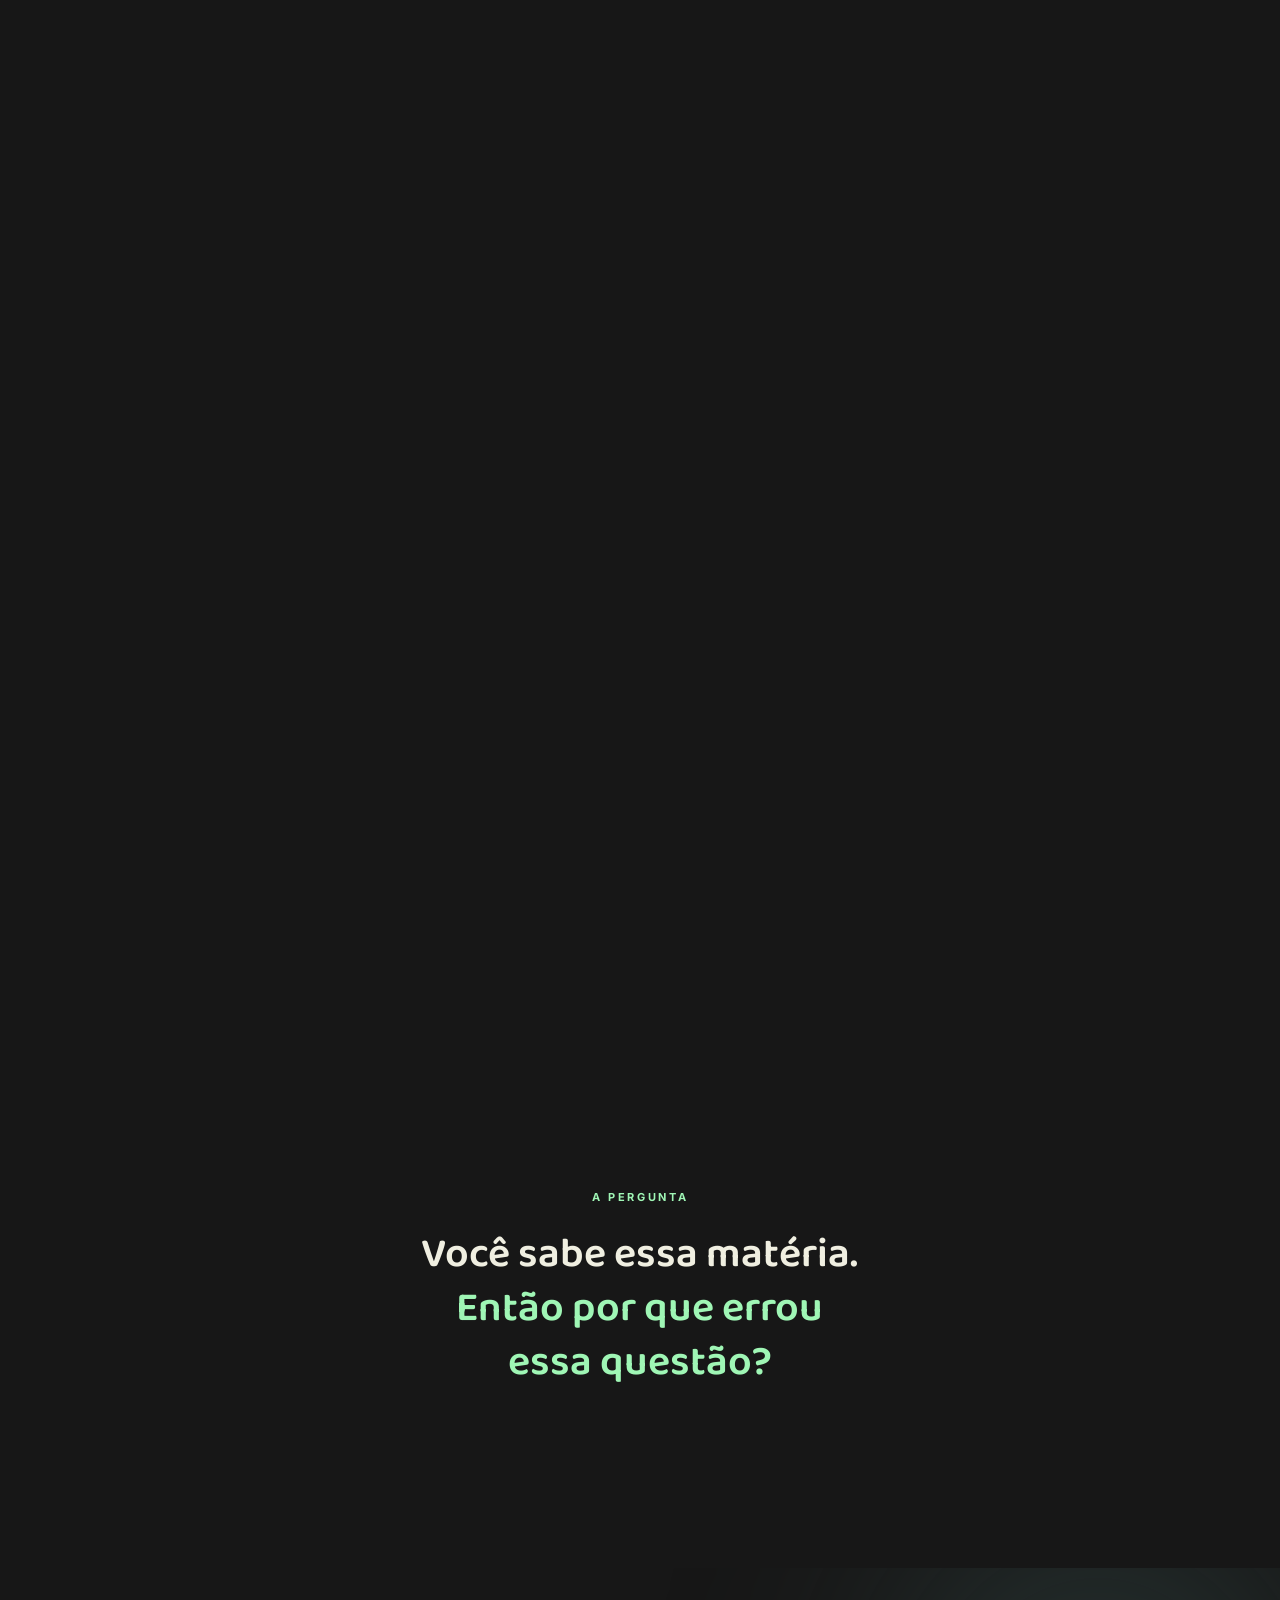
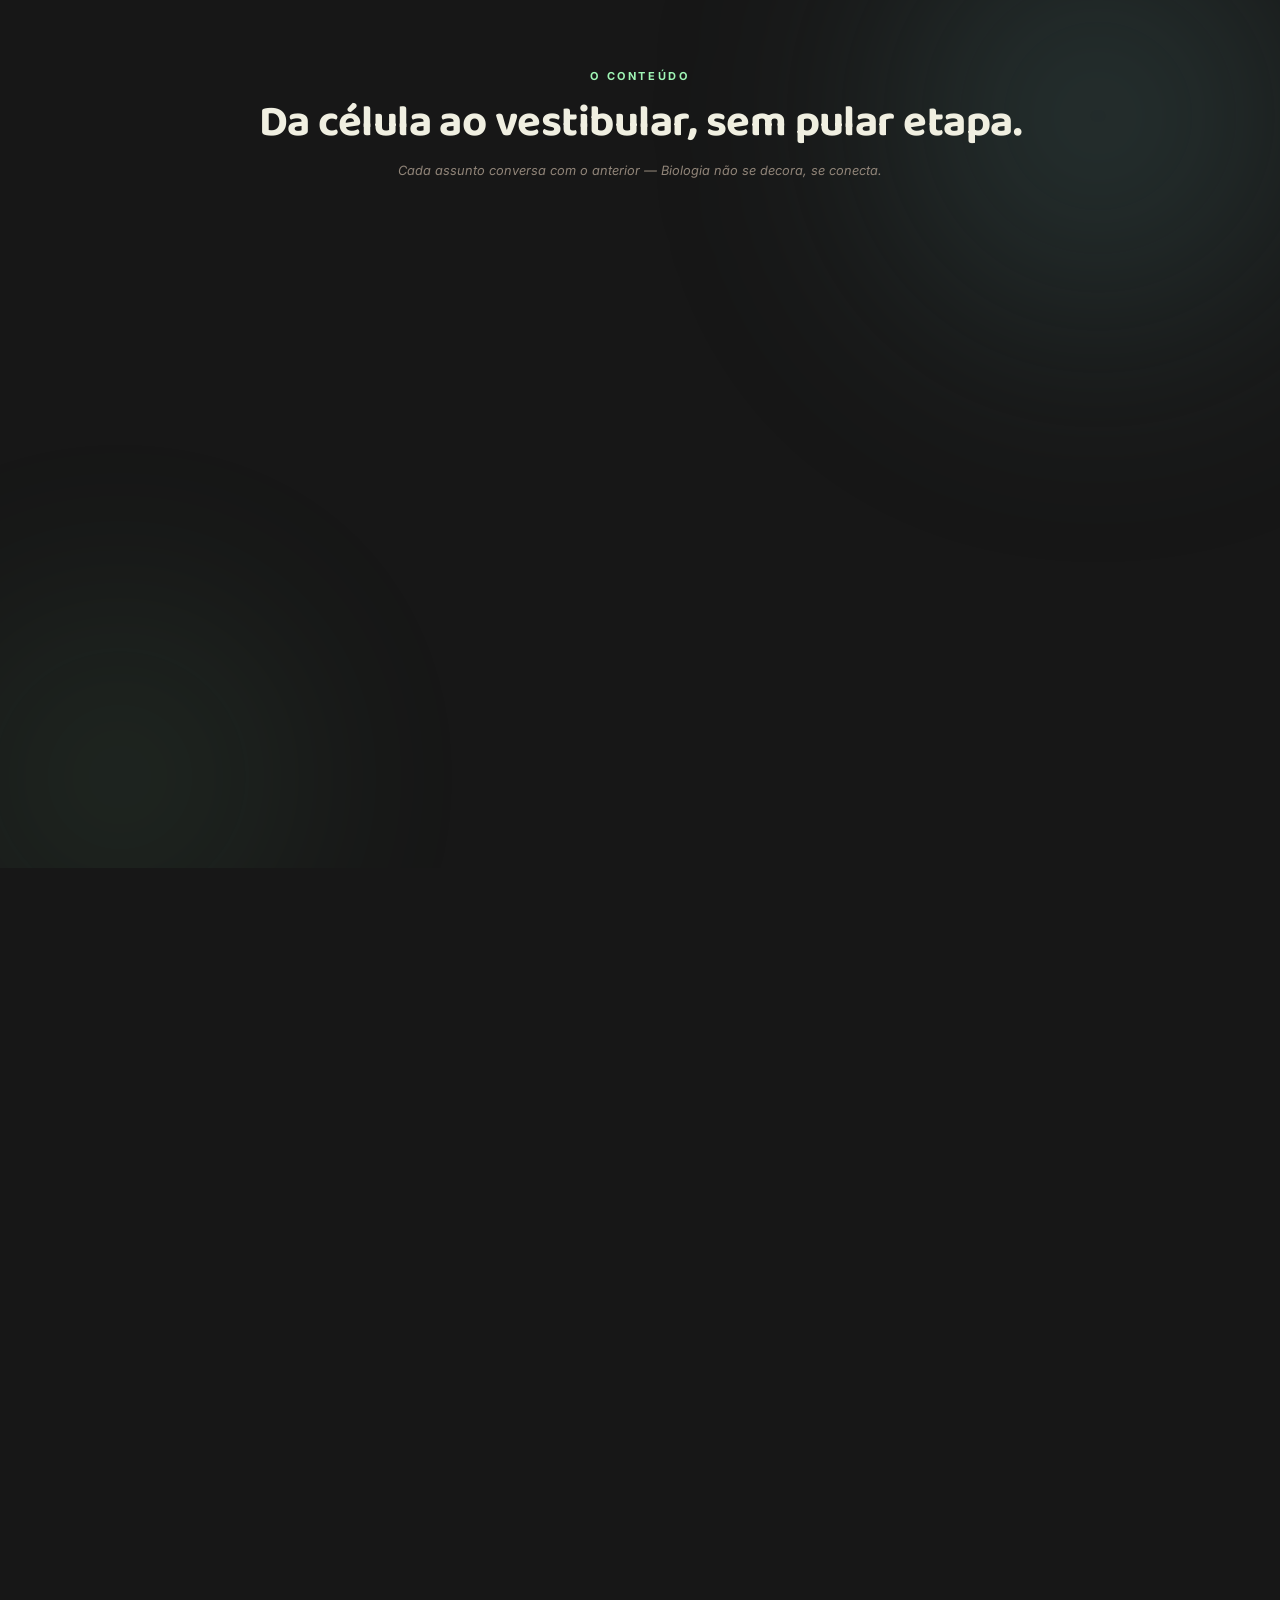
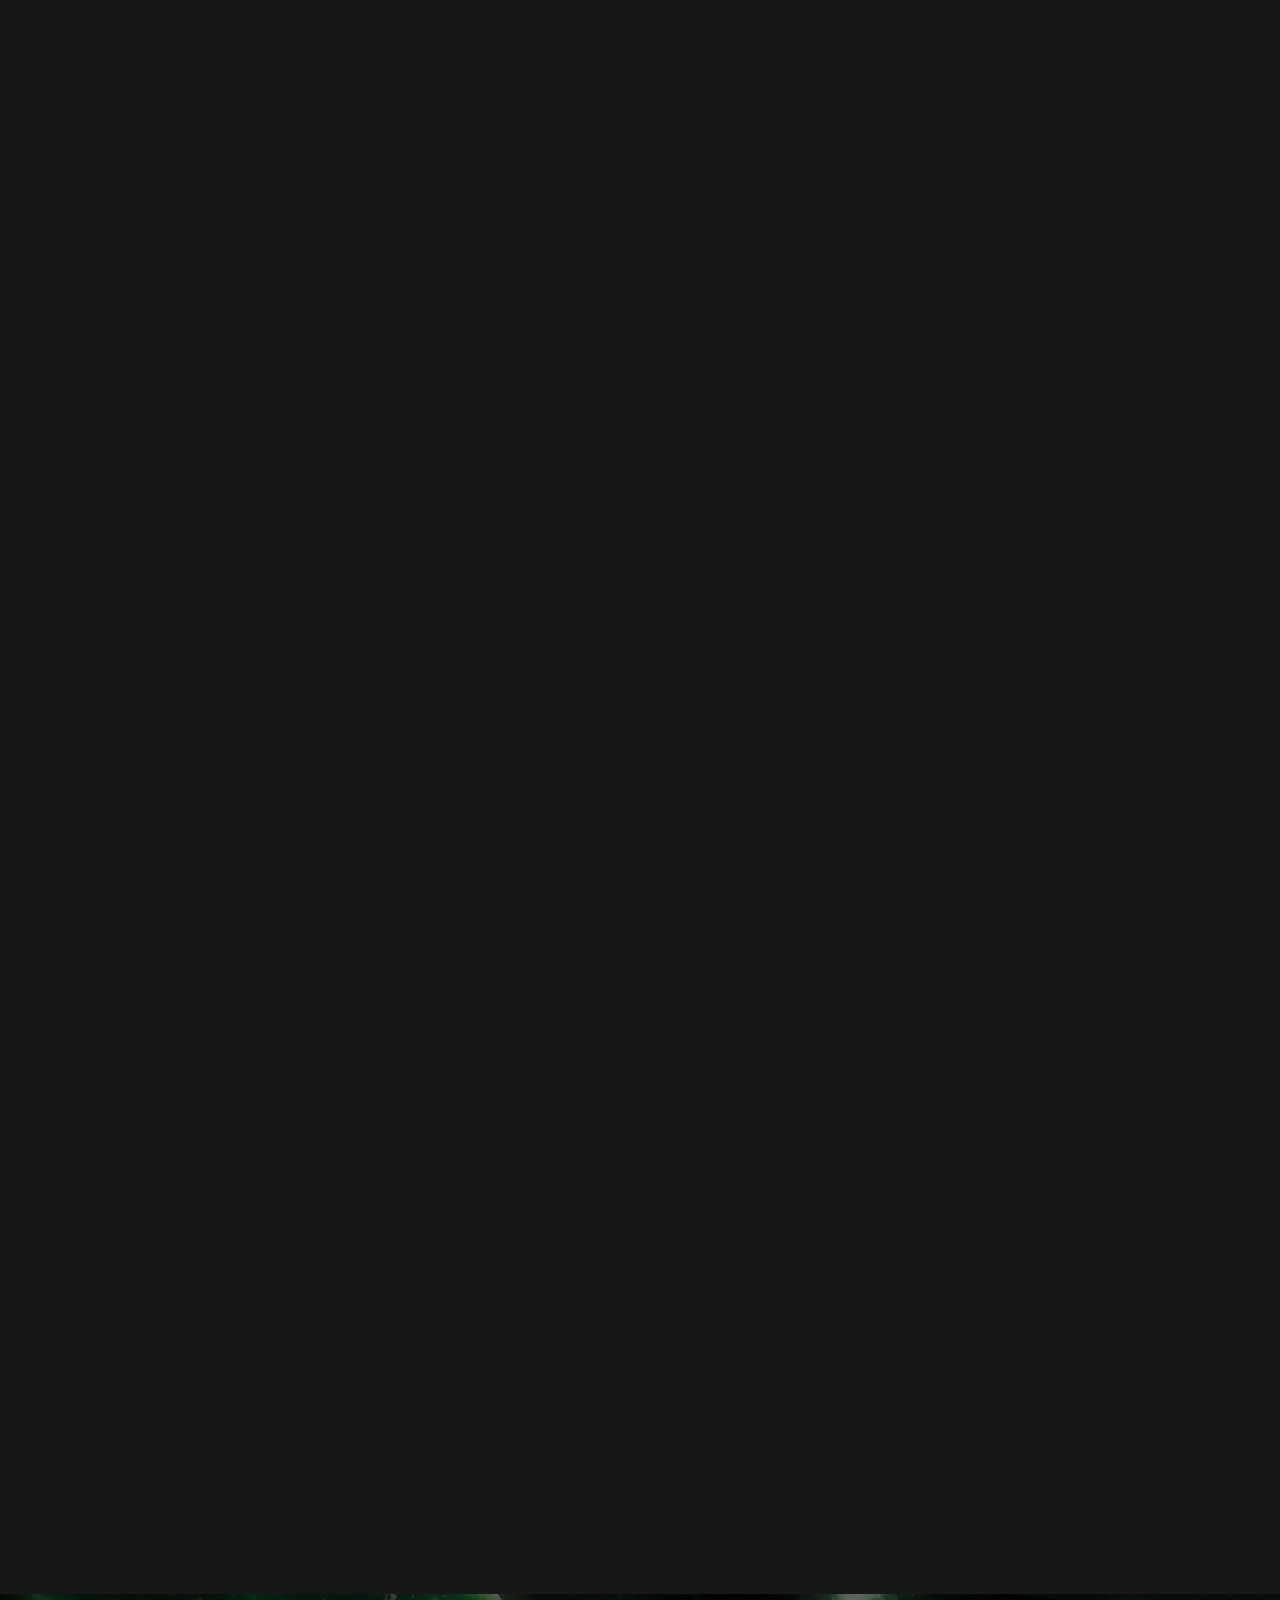
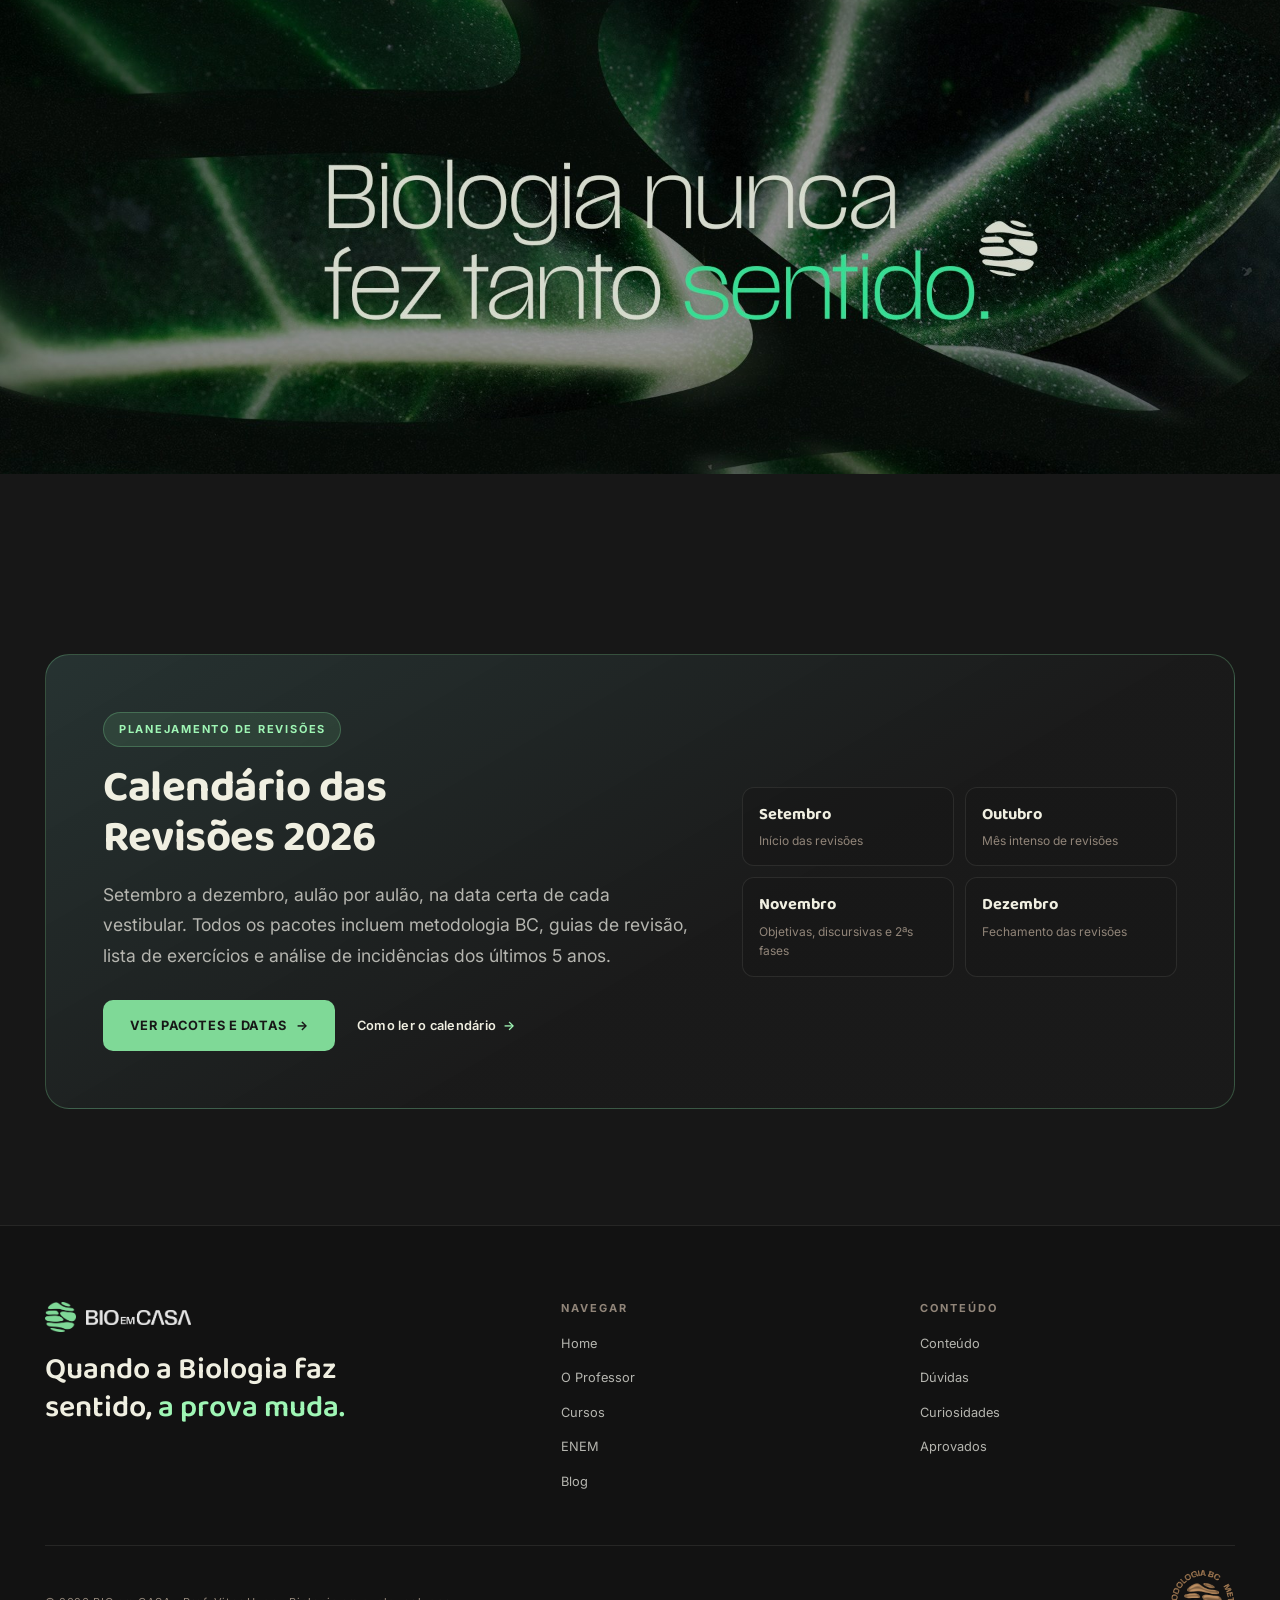
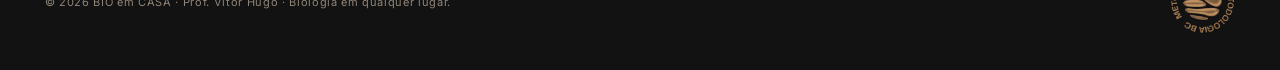
==== commit 15fdd2ea: "Menu mobile: letras proporcionais ao resto do site Links da gaveta de 37px para ~24px (clamp 1.4rem–" ====
--- a/index.html
+++ b/index.html
@@ -13,7 +13,7 @@
 <link rel="stylesheet" href="https://fonts.googleapis.com/css2?family=Baloo+2:wght@500;600;700;800&family=Inter:wght@400;500;600;700&display=swap">
 <link rel="preload" as="image" href="assets/img/professor/hero-vitor.jpg">
 <script>document.documentElement.classList.add('js')</script>
-<link rel="stylesheet" href="assets/css/site.css?v=20260915c">
+<link rel="stylesheet" href="assets/css/site.css?v=20260915d">
 <link rel="stylesheet" href="assets/css/home.css?v=20260915g">
 </head>
 <body>
--- a/assets/css/site.css
+++ b/assets/css/site.css
@@ -373,8 +373,8 @@
 }
 .gaveta a{
   position:relative; font-family:var(--display); font-weight:700;
-  font-size:clamp(1.9rem,10vw,2.9rem); color:var(--ink);
-  padding:.35rem 0; border-bottom:1px solid var(--line);
+  font-size:clamp(1.4rem,6.4vw,2.1rem); color:var(--ink);
+  padding:.7rem 0; border-bottom:1px solid var(--line);
   opacity:0; transform:translateY(22px);
 }
 [data-menu="aberto"] .gaveta{ display:flex; }
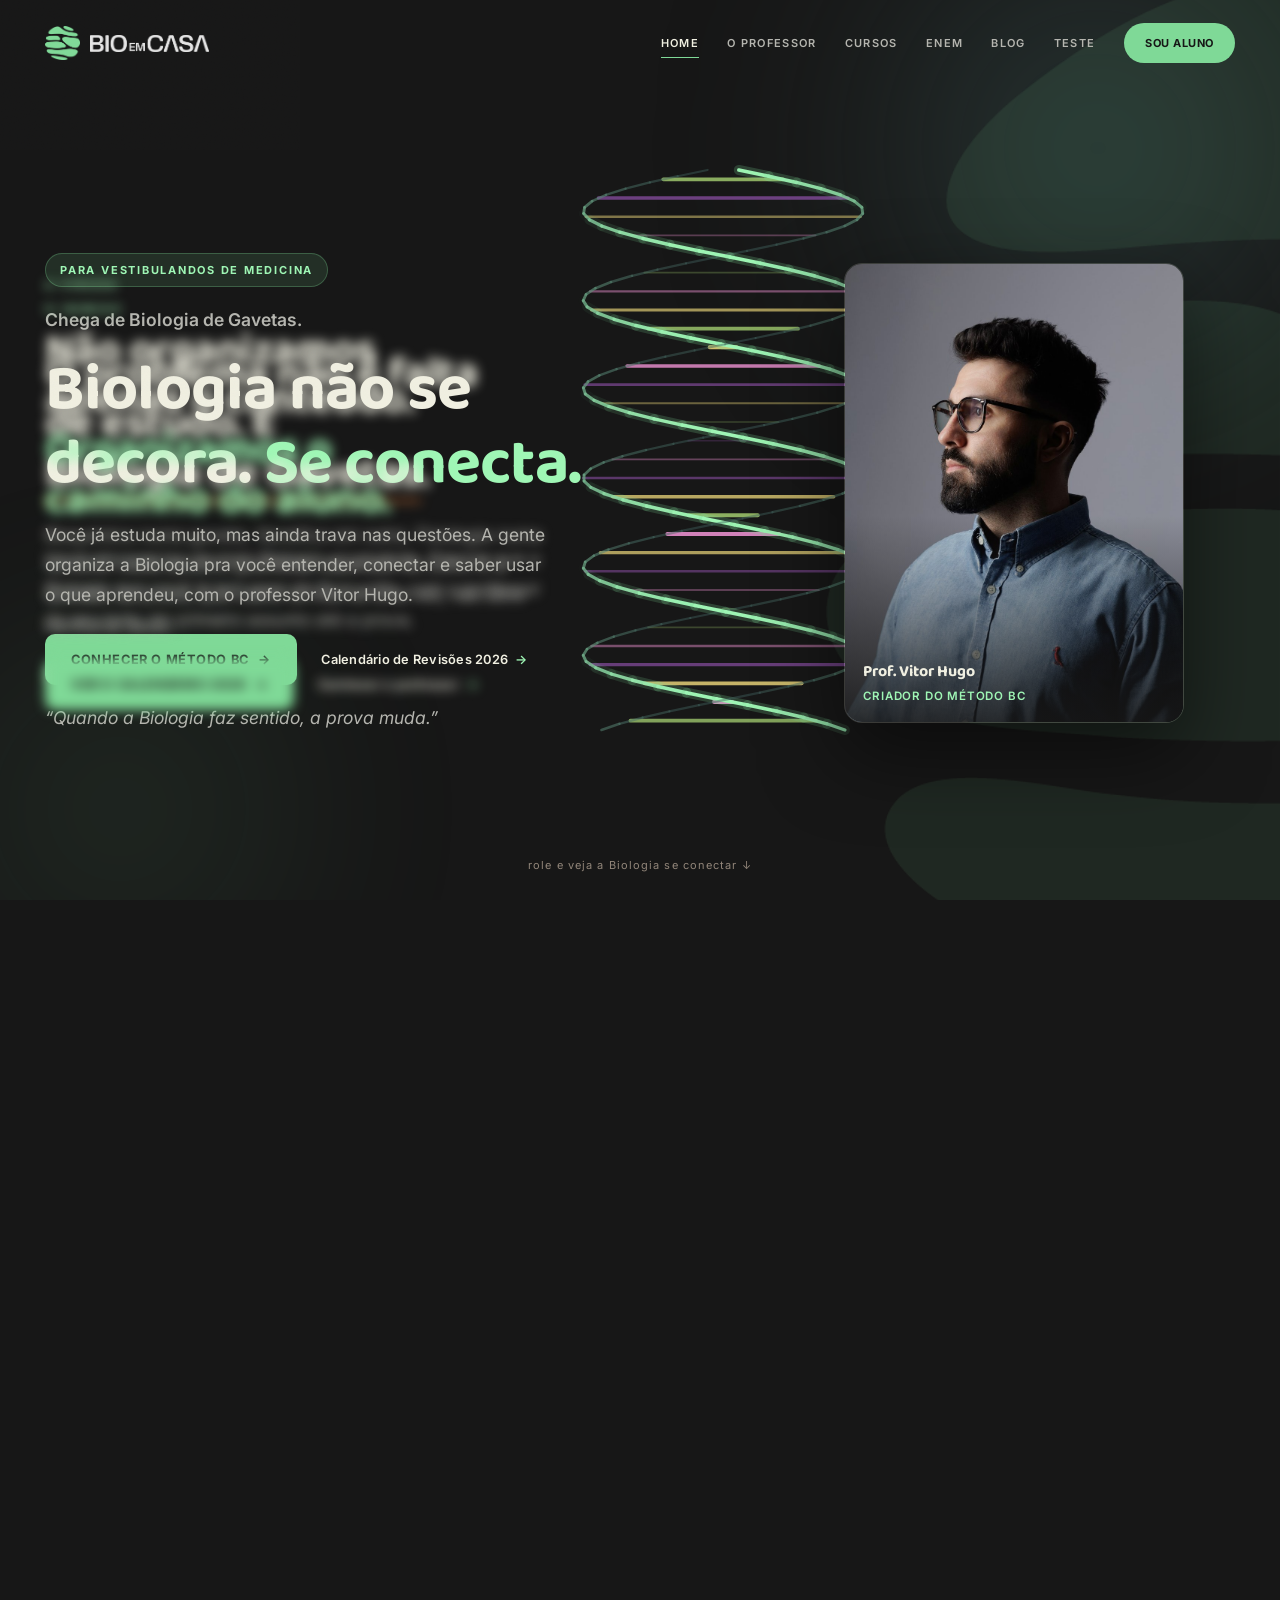
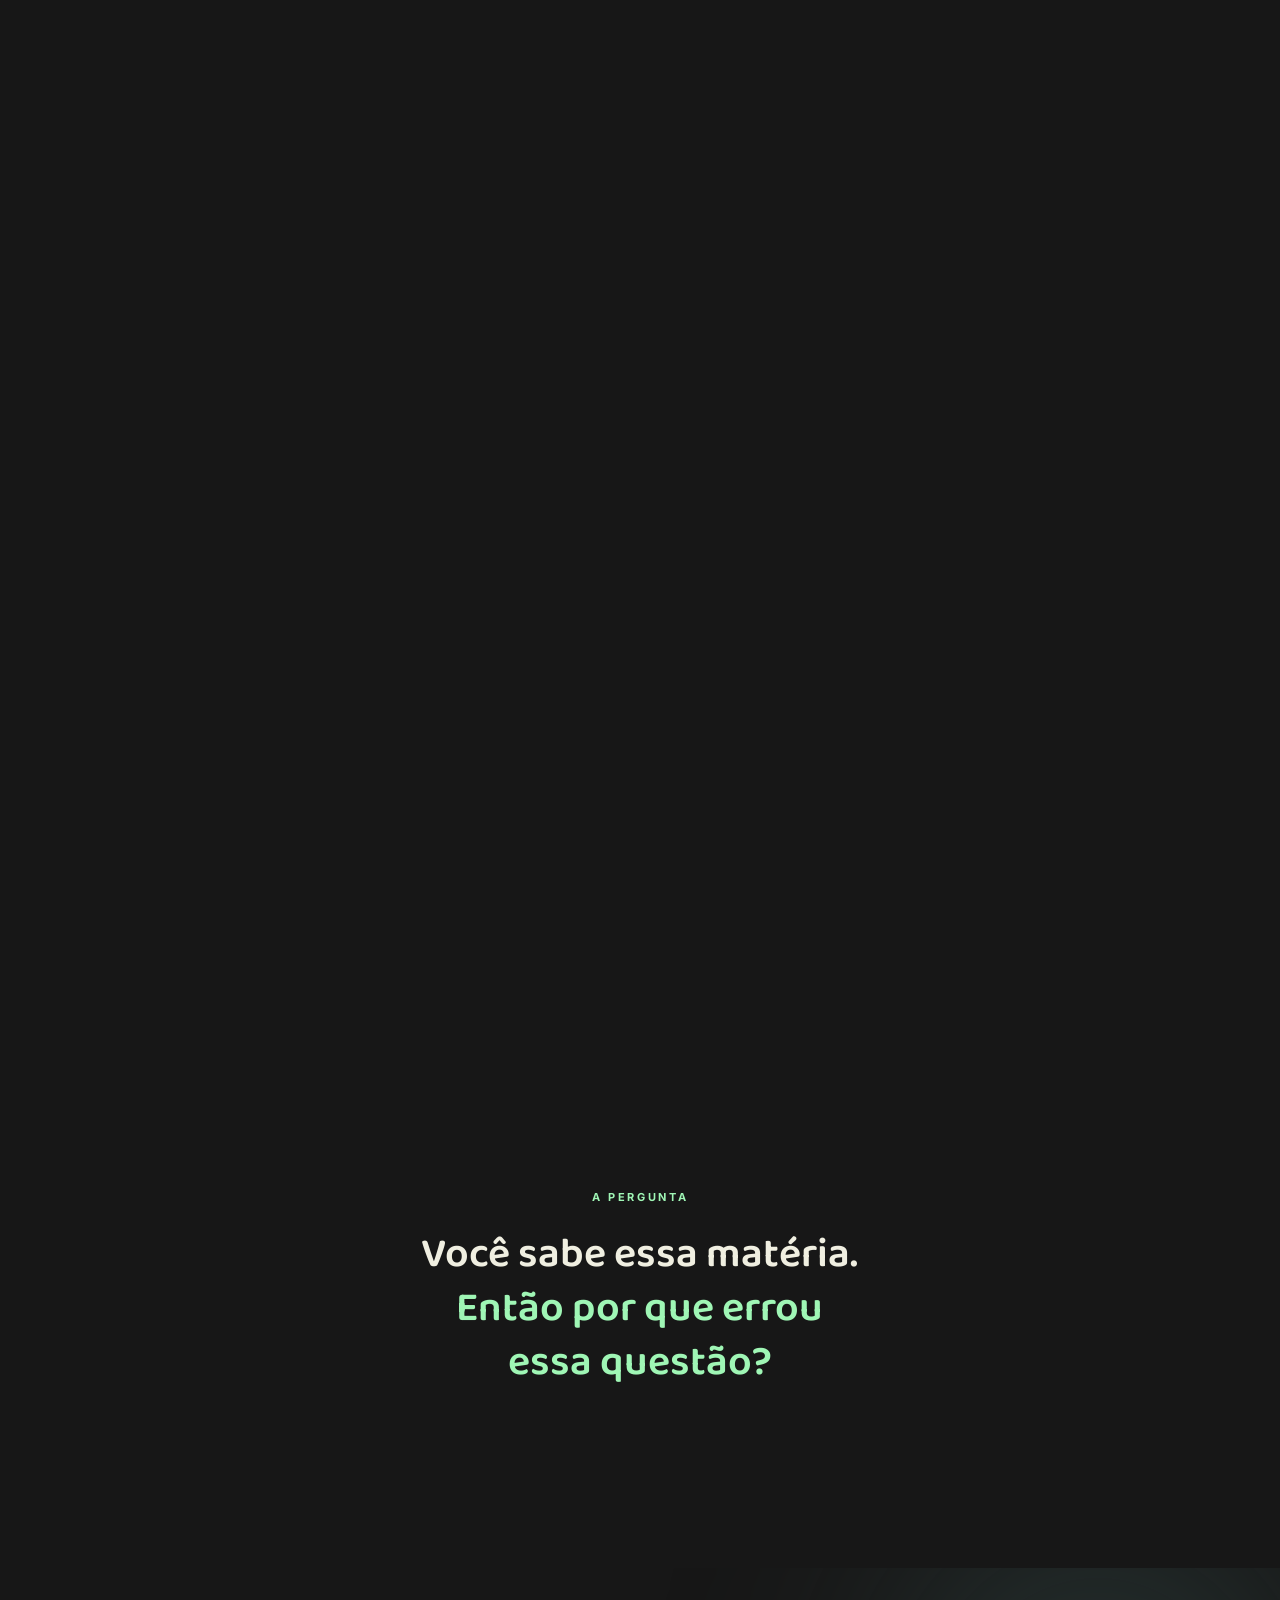
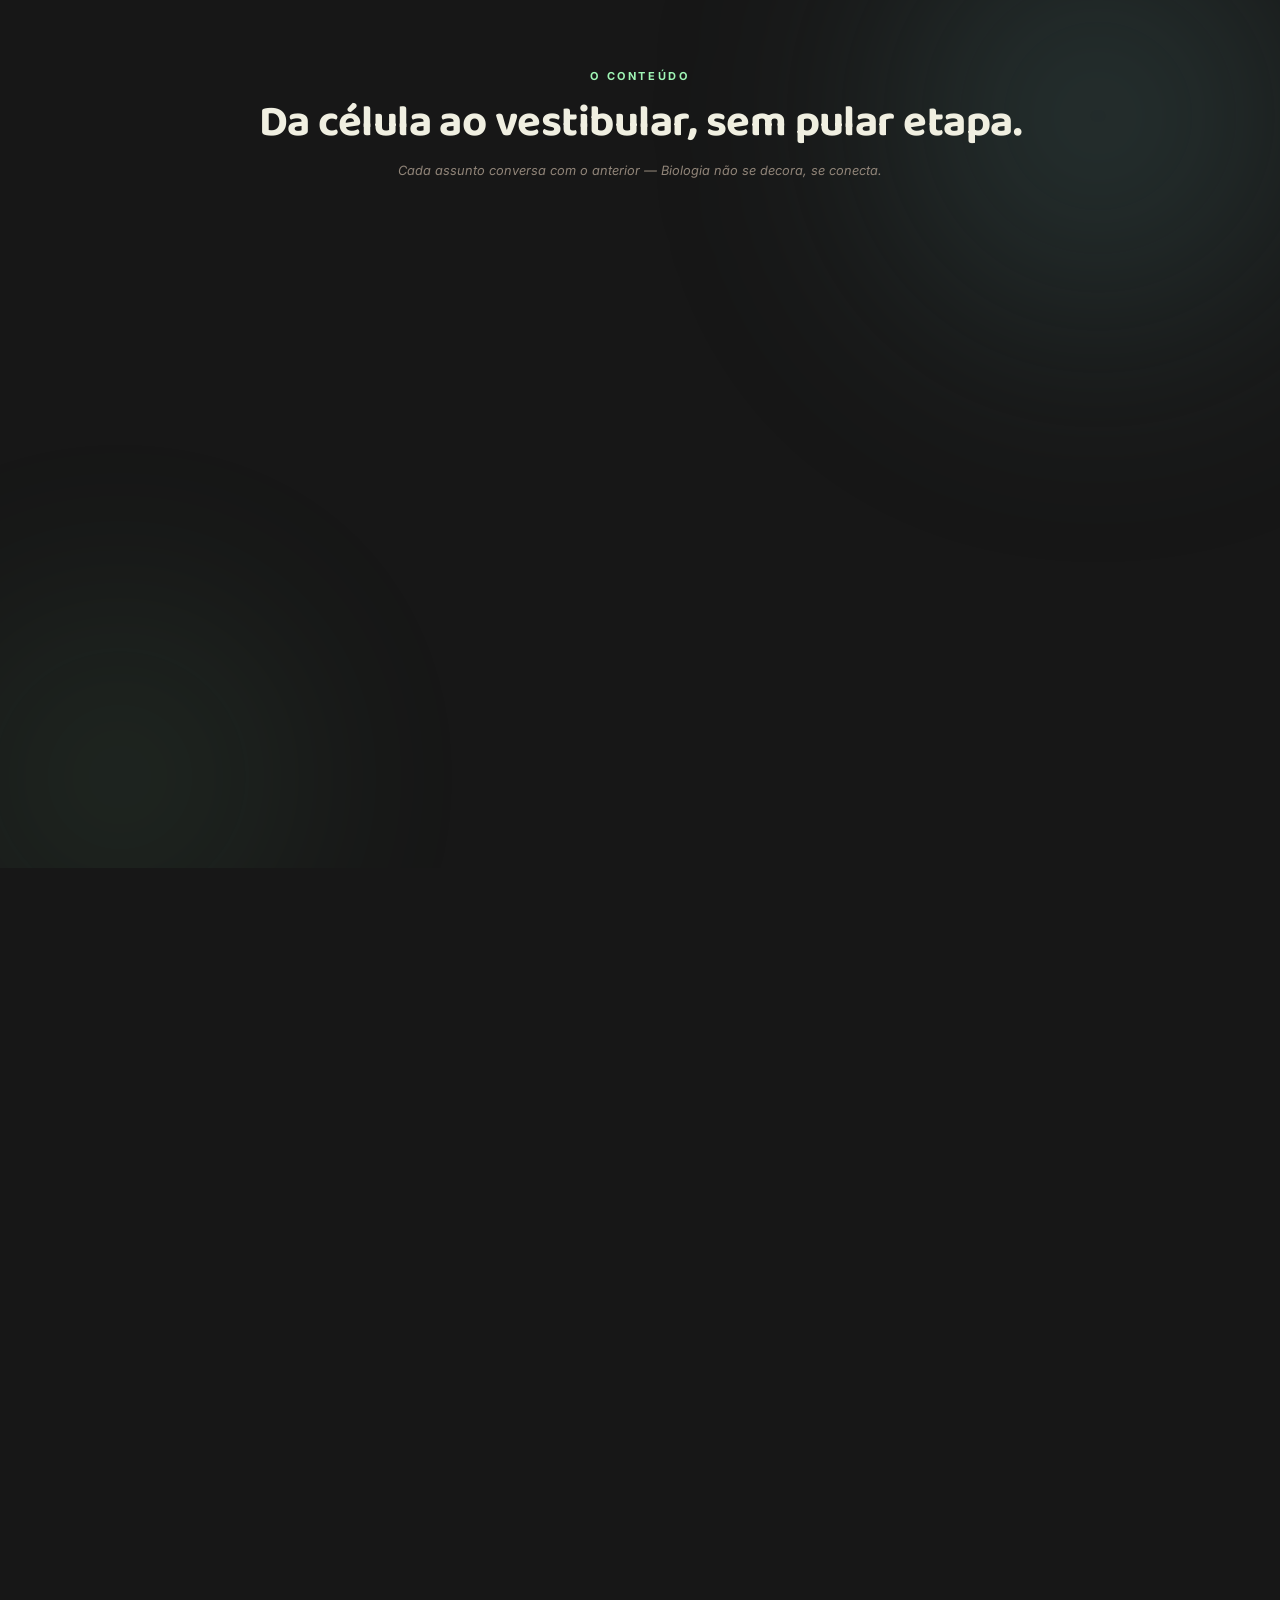
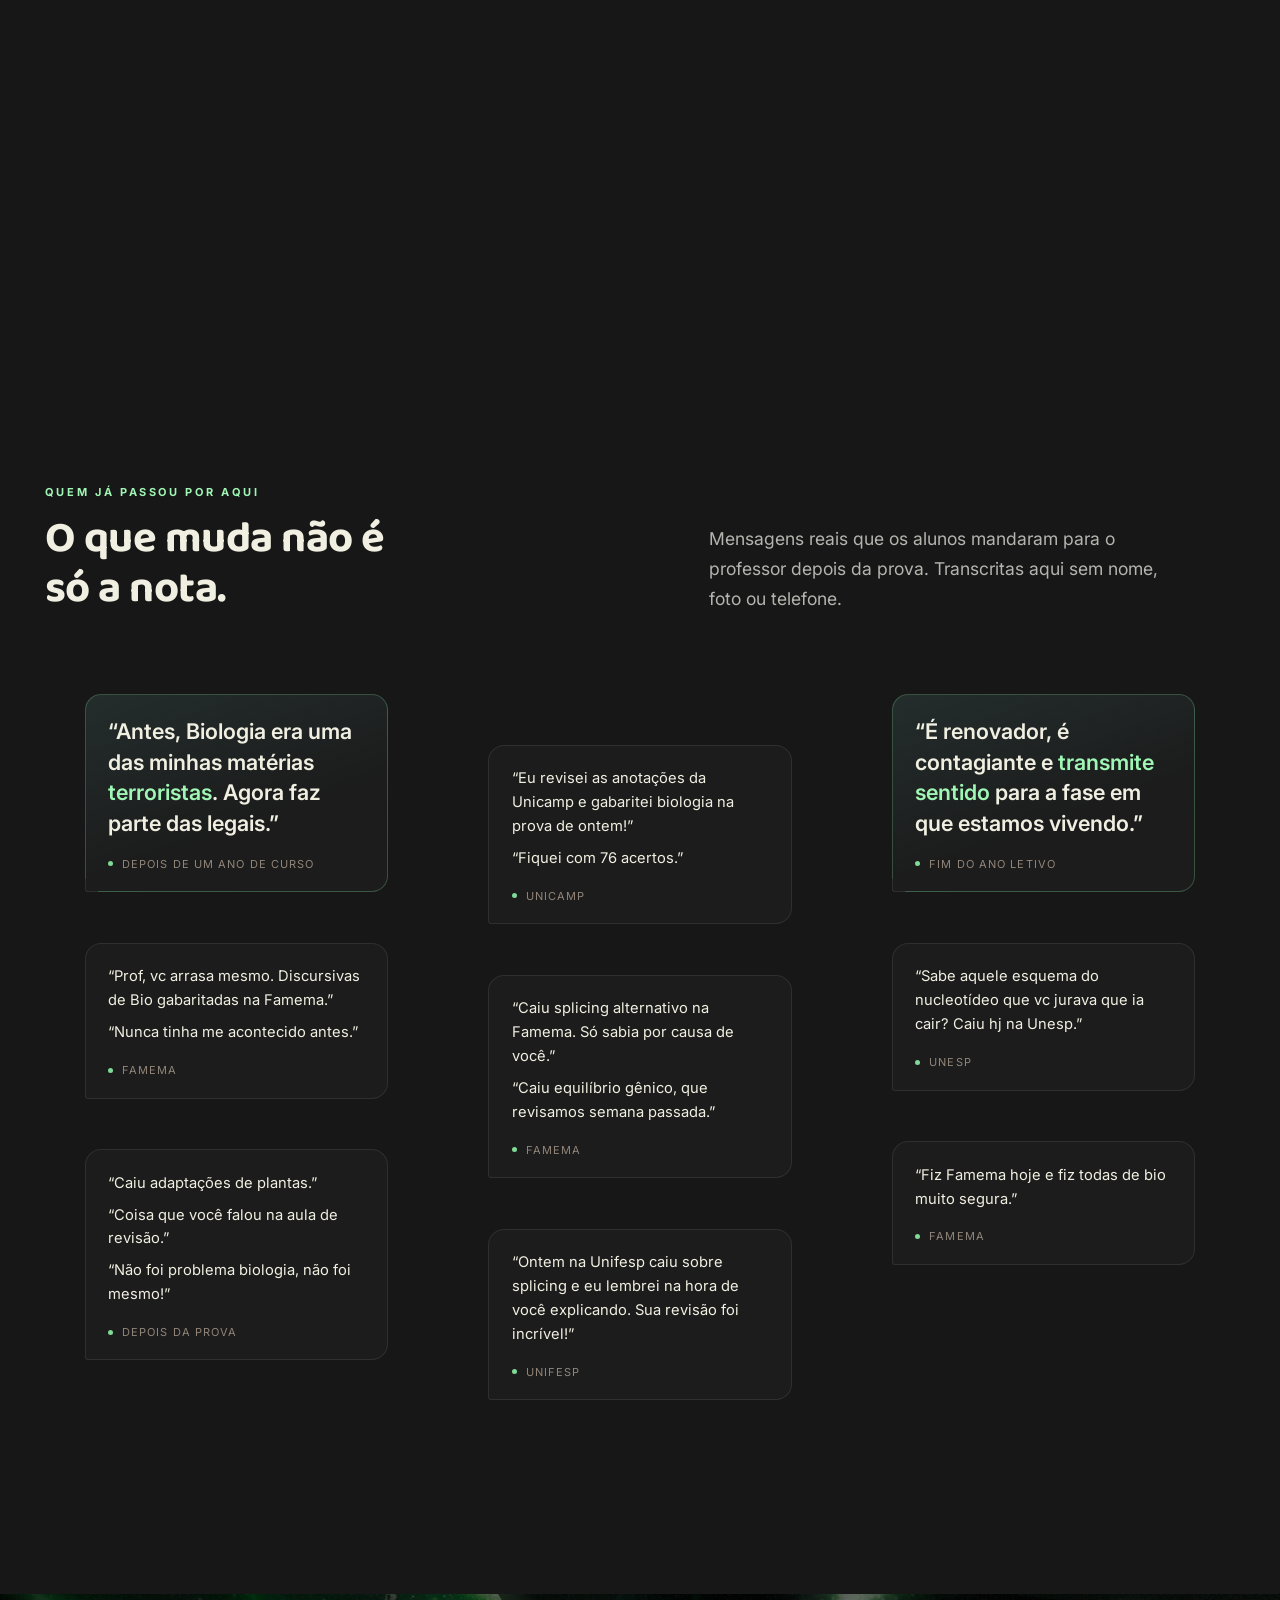
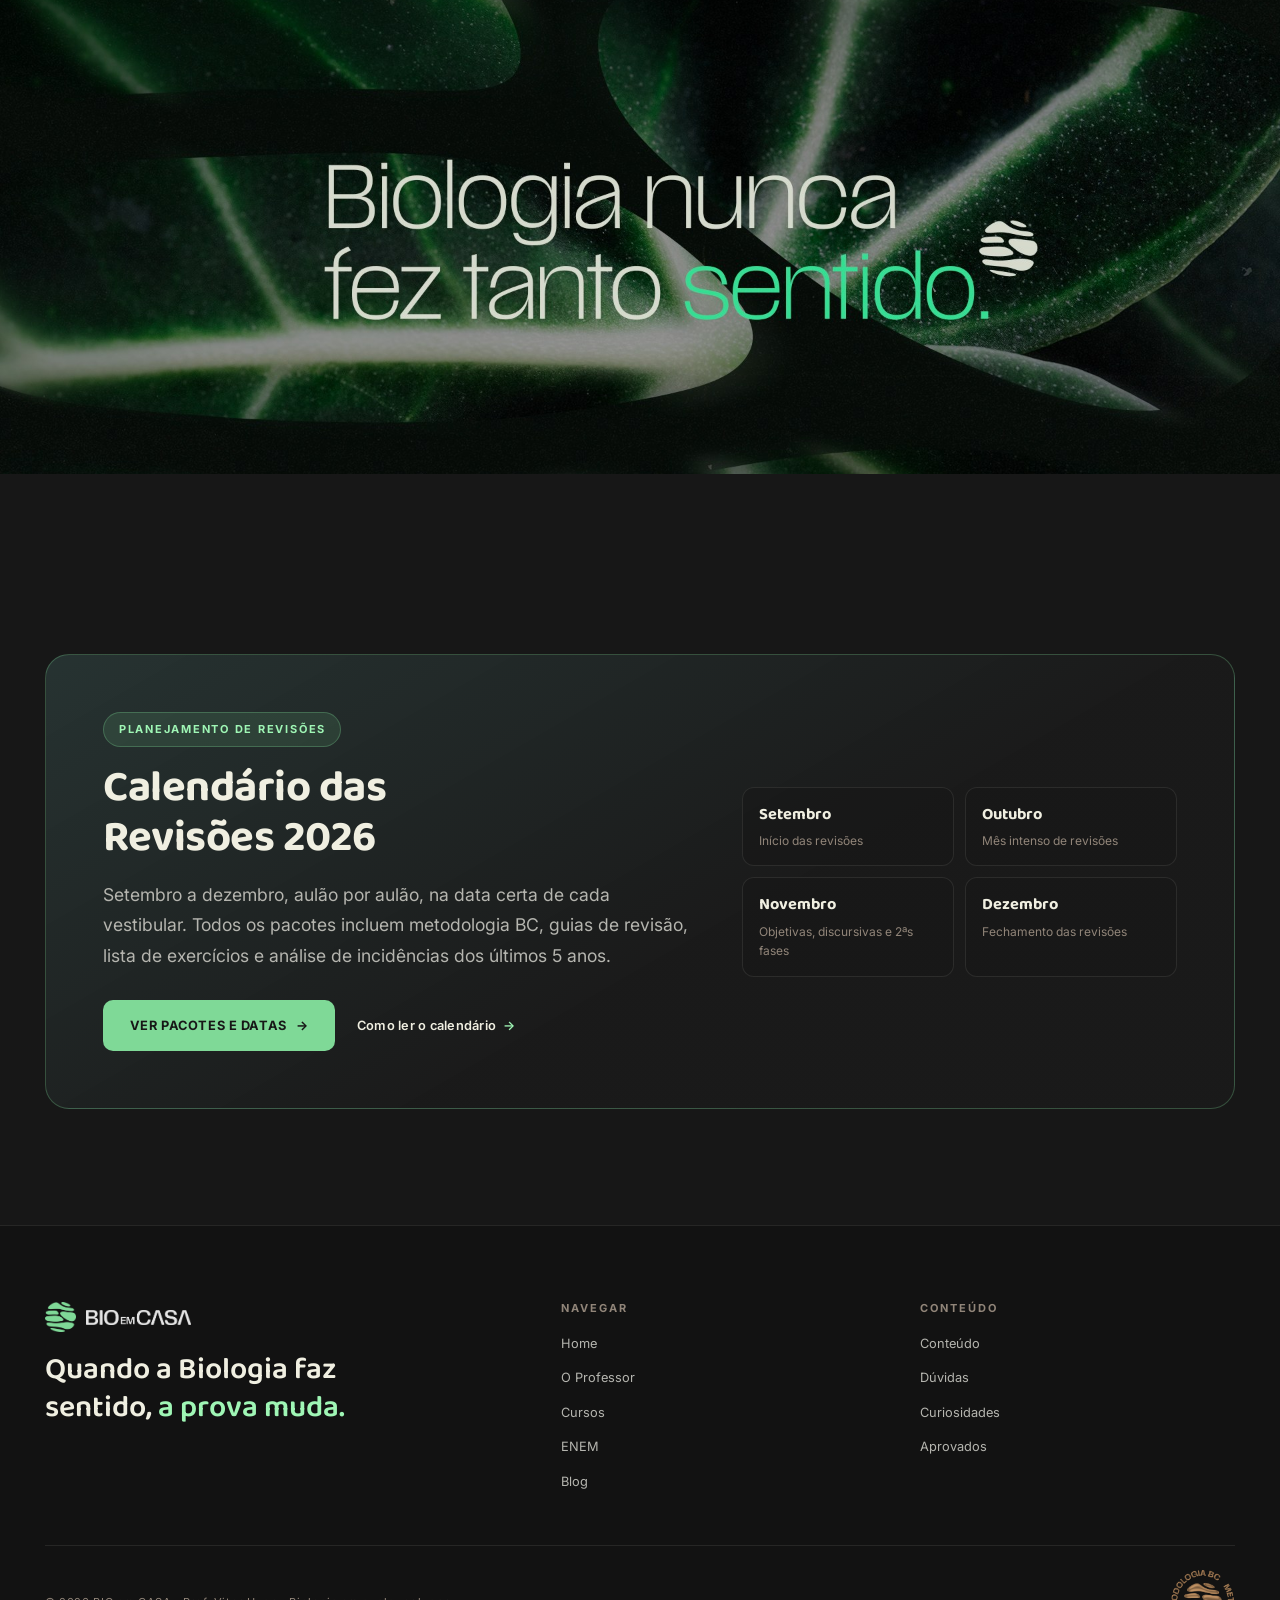
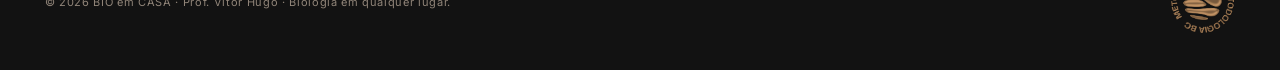
==== commit 444a92c8: "Botão "Sou aluno" aponta para bioemcasa.eveclass.com/pt Co-Authored-By: Claude Sonnet 5.5 <noreply@a" ====
--- a/index.html
+++ b/index.html
@@ -39,7 +39,7 @@
     <a class="nav__link" href="enem.html"><span data-txt="ENEM">ENEM</span></a>
     <a class="nav__link" href="blog.html"><span data-txt="Blog">Blog</span></a>
     <a class="nav__link" href="teste-performance.html" target="_blank" rel="noopener"><span data-txt="Teste">Teste</span></a>
-    <a class="btn btn--pill" href="https://eveclass.com/pt" target="_blank" rel="noopener">Sou aluno</a>
+    <a class="btn btn--pill" href="https://bioemcasa.eveclass.com/pt" target="_blank" rel="noopener">Sou aluno</a>
   </nav>
 
   <button class="menu-btn" type="button" aria-label="Abrir menu" aria-expanded="false" aria-controls="gaveta">
@@ -54,7 +54,7 @@
   <a href="enem.html"      style="--i:3">ENEM</a>
   <a href="blog.html"      style="--i:4">Blog</a>
   <a href="teste-performance.html" target="_blank" rel="noopener" style="--i:5">Teste</a>
-  <a href="https://eveclass.com/pt" target="_blank" rel="noopener"              style="--i:6">Sou aluno</a>
+  <a href="https://bioemcasa.eveclass.com/pt" target="_blank" rel="noopener"              style="--i:6">Sou aluno</a>
 </div>
 
 <main>
